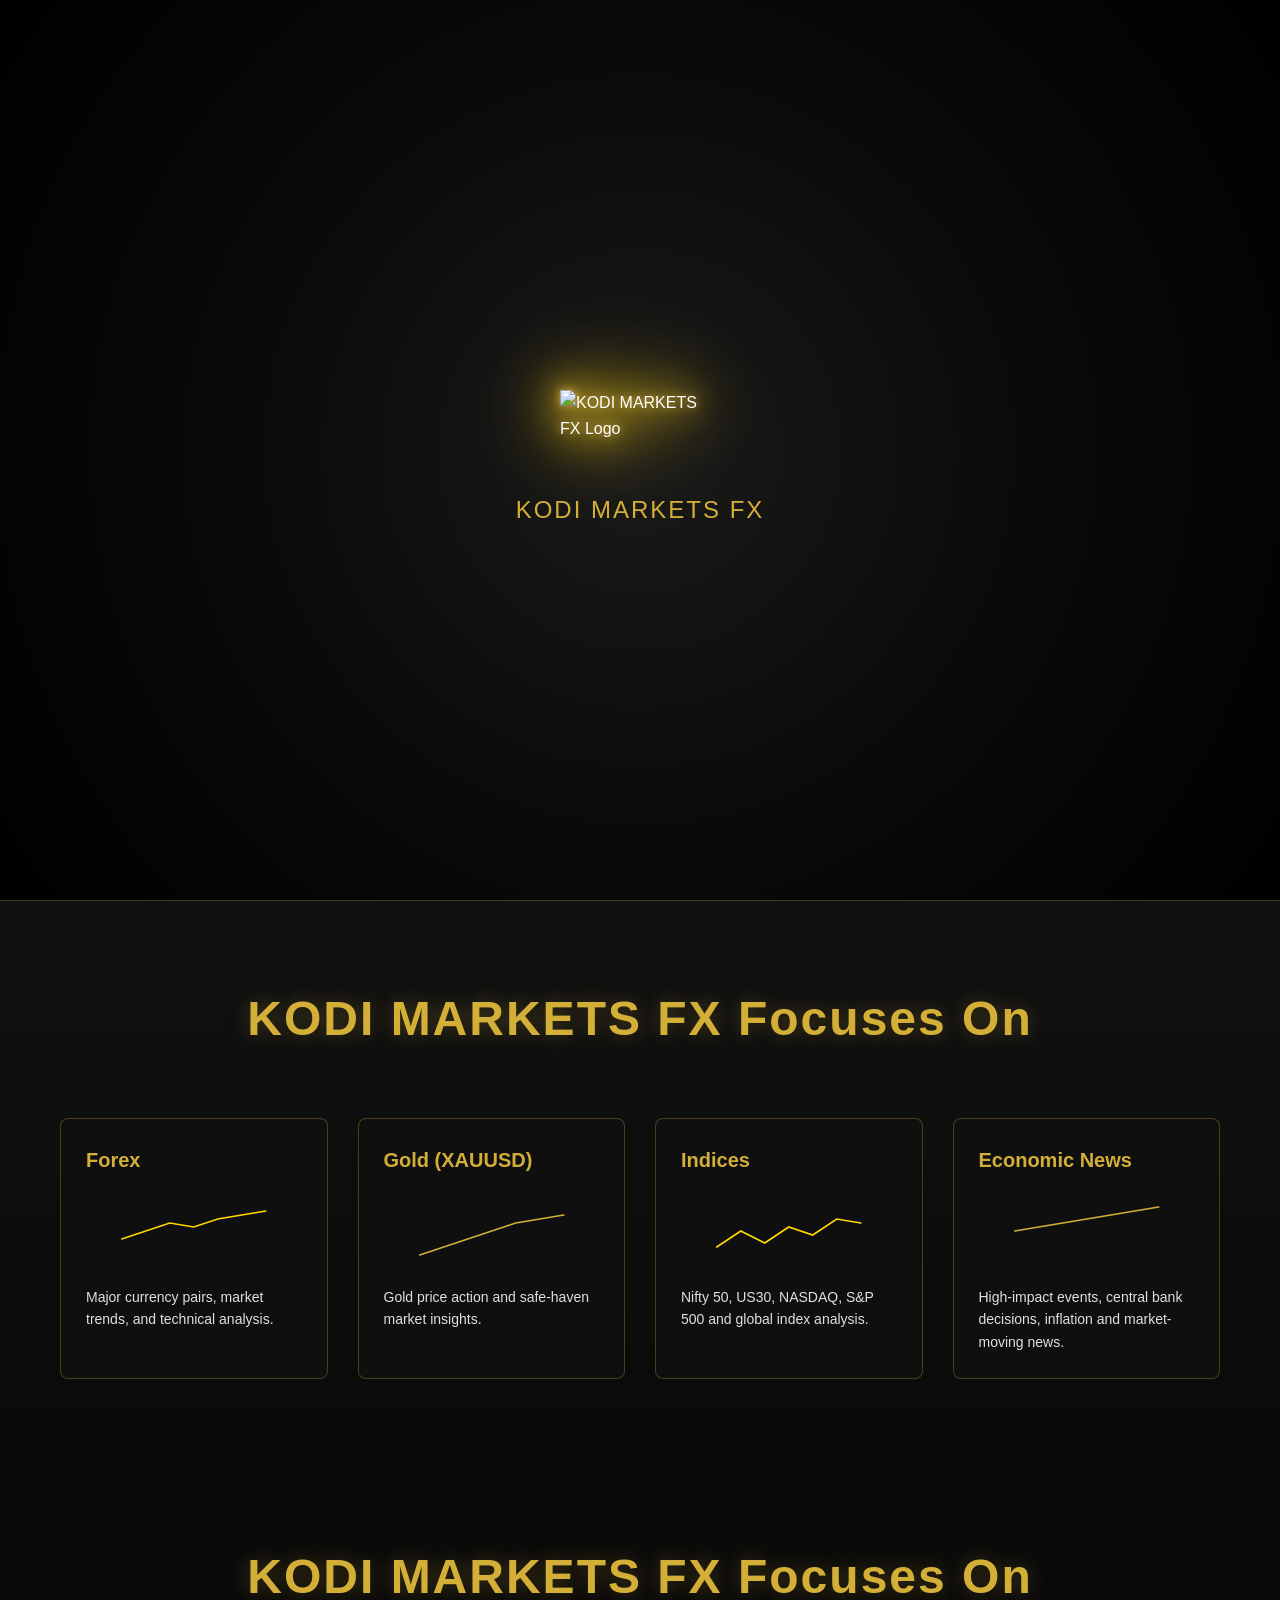
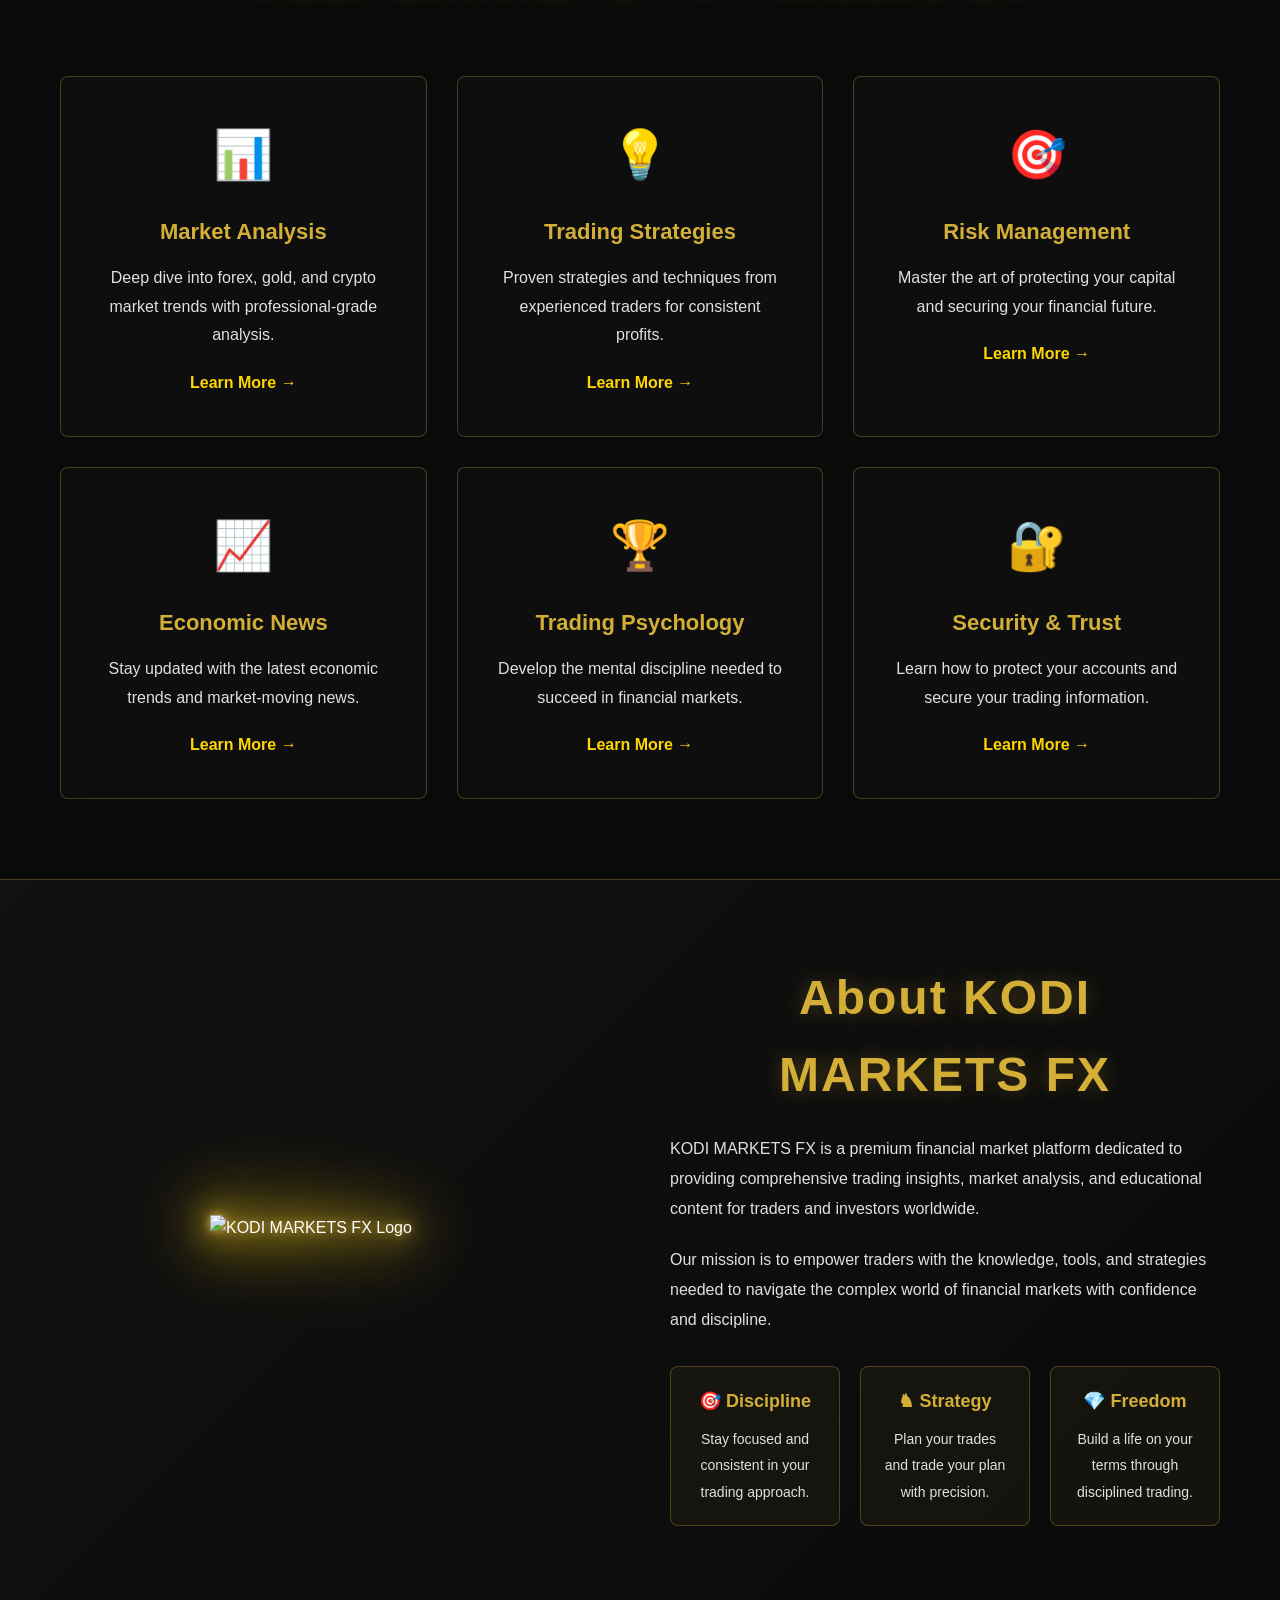
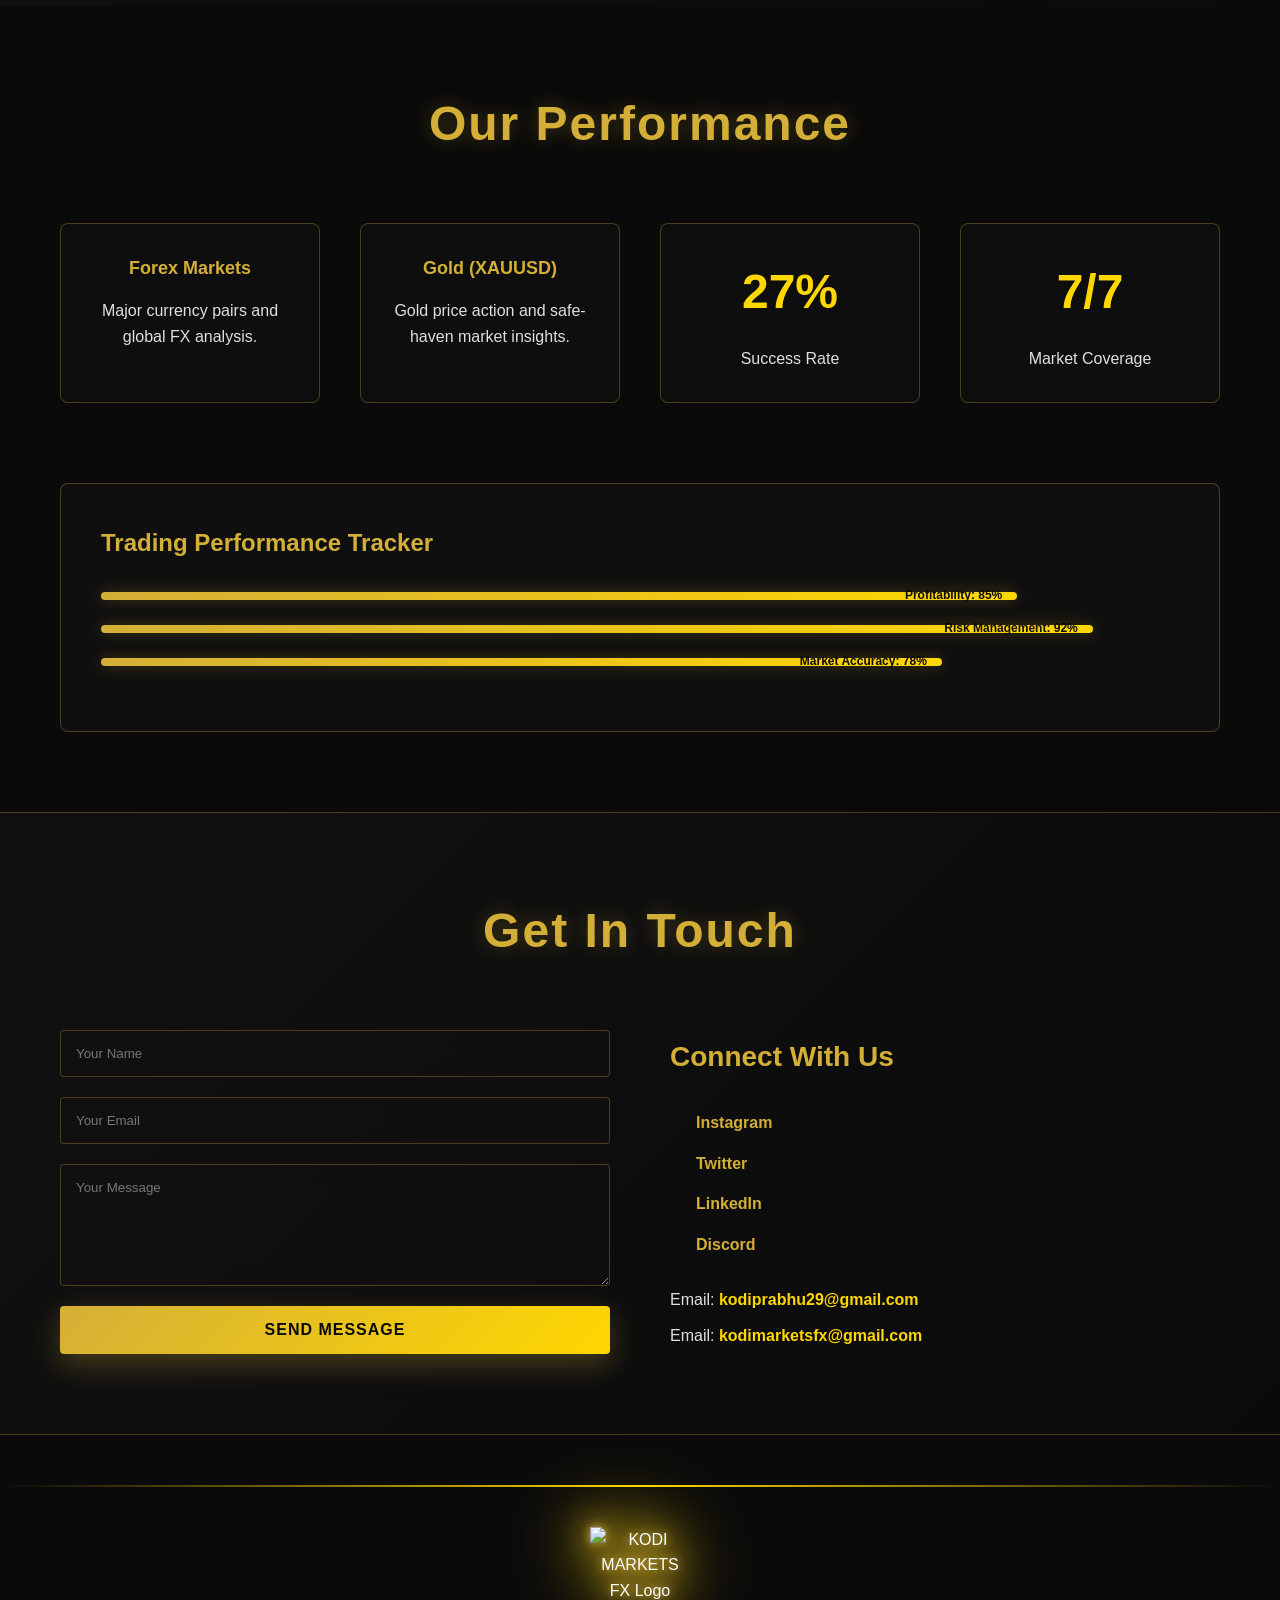
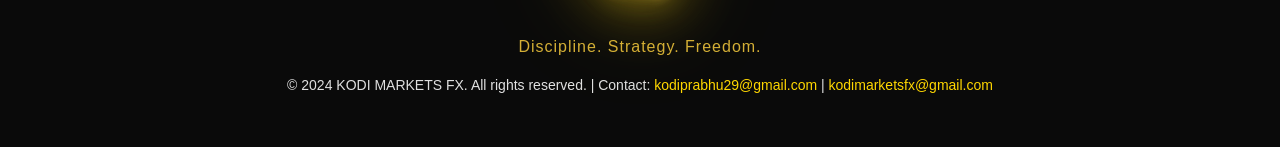
==== index.html @ eeb882b4 "Add cache-busting query parameters to logo references - Fix browser cache issue" ====
<!DOCTYPE html>
<html lang="en">
<head>
    <meta charset="UTF-8">
    <meta name="viewport" content="width=device-width, initial-scale=1.0">
    <title>KODI MARKETS FX | Discipline. Strategy. Freedom.</title>
    <meta name="description" content="Premium financial markets content, trading insights, forex analysis, gold market updates, and economic news from KODI MARKETS FX.">
    <meta name="theme-color" content="#D4AF37">
    
    <!-- Favicon with cache busting -->
    <link rel="icon" type="image/png" href="kodi-logo-transparent.png?v=2">
    <link rel="apple-touch-icon" href="kodi-logo-transparent.png?v=2">
    
    <!-- Open Graph Tags -->
    <meta property="og:title" content="KODI MARKETS FX | Discipline. Strategy. Freedom.">
    <meta property="og:description" content="Premium financial markets content, trading insights, forex analysis, gold market updates, and economic news.">
    <meta property="og:type" content="website">
    <meta property="og:url" content="https://kodiprabhu29-pixel.github.io/kodimarketsfx/">
    <meta property="og:image" content="https://raw.githubusercontent.com/kodiprabhu29-pixel/kodimarketsfx/main/kodi-logo-transparent.png?v=2">
    
    <!-- Structured Data -->
    <script type="application/ld+json">
    {
        "@context": "https://schema.org",
        "@type": "Organization",
        "name": "KODI MARKETS FX",
        "url": "https://kodiprabhu29-pixel.github.io/kodimarketsfx/",
        "logo": "https://raw.githubusercontent.com/kodiprabhu29-pixel/kodimarketsfx/main/kodi-logo-transparent.png?v=2",
        "description": "Premium financial markets content and trading insights",
        "sameAs": ["https://instagram.com/kodi_markets_fx"],
        "contact": {
            "@type": "ContactPoint",
            "contactType": "Customer Support",
            "email": "kodiprabhu29@gmail.com"
        }
    }
    </script>
    
    <!-- Cache Control Meta Tags -->
    <meta http-equiv="Cache-Control" content="no-cache, no-store, must-revalidate">
    <meta http-equiv="Pragma" content="no-cache">
    <meta http-equiv="Expires" content="0">
    
    <link rel="stylesheet" href="styles.css">
</head>
<body>
    <!-- Loading Screen -->
    <div class="loading-screen">
        <div class="logo-container loading-logo-container">
            <img src="kodi-logo-transparent.png?v=2" alt="KODI MARKETS FX Logo" class="logo loading-logo">
        </div>
        <p class="loading-text">KODI MARKETS FX</p>
    </div>

    <!-- Scroll Progress Indicator -->
    <div class="scroll-progress"></div>

    <!-- Navigation -->
    <nav class="navbar">
        <div class="navbar-container">
            <div class="nav-logo-wrapper">
                <div class="logo-container nav-logo-container">
                    <img src="kodi-logo-transparent.png?v=2" alt="KODI MARKETS FX Logo" class="logo nav-logo-img">
                </div>
                <span class="nav-text">KODI MARKETS FX</span>
            </div>
            <ul class="nav-menu">
                <li><a href="#hero" class="nav-link">Home</a></li>
                <li><a href="#market-overview" class="nav-link">Markets</a></li>
                <li><a href="#trading-insights" class="nav-link">Insights</a></li>
                <li><a href="#about" class="nav-link">About</a></li>
                <li><a href="#performance" class="nav-link">Performance</a></li>
                <li><a href="#contact" class="nav-link">Contact</a></li>
            </ul>
            <div class="hamburger">
                <span></span>
                <span></span>
                <span></span>
            </div>
        </div>
    </nav>

    <!-- Hero Section -->
    <section id="hero" class="hero">
        <div class="hero-background">
            <canvas id="particleCanvas"></canvas>
            <div class="animated-chart">
                <svg viewBox="0 0 400 300" class="chart-svg">
                    <defs>
                        <linearGradient id="chartGradient" x1="0%" y1="0%" x2="0%" y2="100%">
                            <stop offset="0%" style="stop-color:#FFD700;stop-opacity:0.8" />
                            <stop offset="100%" style="stop-color:#D4AF37;stop-opacity:0.2" />
                        </linearGradient>
                    </defs>
                    <polyline points="10,250 50,200 90,180 130,150 170,100 210,120 250,80 290,60 330,90 370,50" 
                              fill="url(#chartGradient)" stroke="#FFD700" stroke-width="2" stroke-linecap="round"/>
                </svg>
            </div>
        </div>
        <div class="hero-content">
            <div class="logo-container hero-logo-container">
                <img src="kodi-logo-transparent.png?v=2" alt="KODI MARKETS FX Official Logo" class="logo hero-logo">
            </div>
            <h1 class="hero-title">KODI MARKETS FX</h1>
            <p class="hero-subtitle">Discipline. Strategy. Freedom.</p>
            <p class="hero-tagline">Professional Trading Platform</p>
            <div class="hero-buttons">
                <button class="btn btn-primary" onclick="document.getElementById('market-overview').scrollIntoView({behavior: 'smooth'})">Market Insights</button>
                <button class="btn btn-secondary" onclick="document.getElementById('trading-insights').scrollIntoView({behavior: 'smooth'})">Learn Trading</button>
            </div>
        </div>
    </section>

    <!-- Market Overview Section -->
    <section id="market-overview" class="market-overview">
        <div class="container">
            <h2 class="section-title">KODI MARKETS FX Focuses On</h2>
            <div class="market-grid">
                <div class="market-card">
                    <div class="market-header">
                        <h3>Forex</h3>
                    </div>
                    <div class="market-chart">
                        <svg viewBox="0 0 200 100" class="mini-chart">
                            <polyline points="10,60 40,50 70,40 100,45 130,35 160,30 190,25" 
                                      fill="none" stroke="#FFD700" stroke-width="2" stroke-linecap="round"/>
                        </svg>
                    </div>
                    <div class="market-stats">
                        <p class="market-description">Major currency pairs, market trends, and technical analysis.</p>
                    </div>
                </div>

                <div class="market-card">
                    <div class="market-header">
                        <h3>Gold (XAUUSD)</h3>
                    </div>
                    <div class="market-chart">
                        <svg viewBox="0 0 200 100" class="mini-chart">
                            <polyline points="10,80 40,70 70,60 100,50 130,40 160,35 190,30" 
                                      fill="none" stroke="#D4AF37" stroke-width="2" stroke-linecap="round"/>
                        </svg>
                    </div>
                    <div class="market-stats">
                        <p class="market-description">Gold price action and safe-haven market insights.</p>
                    </div>
                </div>

                <div class="market-card">
                    <div class="market-header">
                        <h3>Indices</h3>
                    </div>
                    <div class="market-chart">
                        <svg viewBox="0 0 200 100" class="mini-chart">
                            <polyline points="10,70 40,50 70,65 100,45 130,55 160,35 190,40" 
                                      fill="none" stroke="#FFD700" stroke-width="2" stroke-linecap="round"/>
                        </svg>
                    </div>
                    <div class="market-stats">
                        <p class="market-description">Nifty 50, US30, NASDAQ, S&P 500 and global index analysis.</p>
                    </div>
                </div>

                <div class="market-card">
                    <div class="market-header">
                        <h3>Economic News</h3>
                    </div>
                    <div class="market-chart">
                        <svg viewBox="0 0 200 100" class="mini-chart">
                            <polyline points="10,50 40,45 70,40 100,35 130,30 160,25 190,20" 
                                      fill="none" stroke="#D4AF37" stroke-width="2" stroke-linecap="round"/>
                        </svg>
                    </div>
                    <div class="market-stats">
                        <p class="market-description">High-impact events, central bank decisions, inflation and market-moving news.</p>
                    </div>
                </div>
            </div>
        </div>
    </section>

    <!-- Trading Insights Section -->
    <section id="trading-insights" class="trading-insights">
        <div class="container">
            <h2 class="section-title">KODI MARKETS FX Focuses On</h2>
            <div class="insights-grid">
                <div class="insight-card">
                    <div class="insight-icon">📊</div>
                    <h3>Market Analysis</h3>
                    <p>Deep dive into forex, gold, and crypto market trends with professional-grade analysis.</p>
                    <a href="#" class="insight-link">Learn More →</a>
                </div>

                <div class="insight-card">
                    <div class="insight-icon">💡</div>
                    <h3>Trading Strategies</h3>
                    <p>Proven strategies and techniques from experienced traders for consistent profits.</p>
                    <a href="#" class="insight-link">Learn More →</a>
                </div>

                <div class="insight-card">
                    <div class="insight-icon">🎯</div>
                    <h3>Risk Management</h3>
                    <p>Master the art of protecting your capital and securing your financial future.</p>
                    <a href="#" class="insight-link">Learn More →</a>
                </div>

                <div class="insight-card">
                    <div class="insight-icon">📈</div>
                    <h3>Economic News</h3>
                    <p>Stay updated with the latest economic trends and market-moving news.</p>
                    <a href="#" class="insight-link">Learn More →</a>
                </div>

                <div class="insight-card">
                    <div class="insight-icon">🏆</div>
                    <h3>Trading Psychology</h3>
                    <p>Develop the mental discipline needed to succeed in financial markets.</p>
                    <a href="#" class="insight-link">Learn More →</a>
                </div>

                <div class="insight-card">
                    <div class="insight-icon">🔐</div>
                    <h3>Security & Trust</h3>
                    <p>Learn how to protect your accounts and secure your trading information.</p>
                    <a href="#" class="insight-link">Learn More →</a>
                </div>
            </div>
        </div>
    </section>

    <!-- About Section -->
    <section id="about" class="about">
        <div class="container">
            <div class="about-content">
                <div class="logo-container about-logo-container">
                    <img src="kodi-logo-transparent.png?v=2" alt="KODI MARKETS FX Logo" class="logo about-logo">
                </div>
                <div class="about-text">
                    <h2 class="section-title">About KODI MARKETS FX</h2>
                    <p>KODI MARKETS FX is a premium financial market platform dedicated to providing comprehensive trading insights, market analysis, and educational content for traders and investors worldwide.</p>
                    
                    <p>Our mission is to empower traders with the knowledge, tools, and strategies needed to navigate the complex world of financial markets with confidence and discipline.</p>
                    
                    <div class="core-values">
                        <div class="value">
                            <h4>🎯 Discipline</h4>
                            <p>Stay focused and consistent in your trading approach.</p>
                        </div>
                        <div class="value">
                            <h4>♞ Strategy</h4>
                            <p>Plan your trades and trade your plan with precision.</p>
                        </div>
                        <div class="value">
                            <h4>💎 Freedom</h4>
                            <p>Build a life on your terms through disciplined trading.</p>
                        </div>
                    </div>
                </div>
            </div>
        </div>
    </section>

    <!-- Performance Section -->
    <section id="performance" class="performance">
        <div class="container">
            <h2 class="section-title">Our Performance</h2>
            <div class="performance-grid">
                <div class="performance-card">
                    <div class="performance-header">
                        <h3>Forex Markets</h3>
                    </div>
                    <p>Major currency pairs and global FX analysis.</p>
                </div>
                <div class="performance-card">
                    <div class="performance-header">
                        <h3>Gold (XAUUSD)</h3>
                    </div>
                    <p>Gold price action and safe-haven market insights.</p>
                </div>
                <div class="performance-card">
                    <div class="performance-number"><span class="counter" data-target="85">0</span>%</div>
                    <p>Success Rate</p>
                </div>
                <div class="performance-card">
                    <div class="performance-number"><span class="counter" data-target="24">0</span>/7</div>
                    <p>Market Coverage</p>
                </div>
            </div>

            <div class="performance-chart">
                <h3>Trading Performance Tracker</h3>
                <div class="progress-bar">
                    <div class="progress" style="width: 85%;">
                        <span>Profitability: 85%</span>
                    </div>
                </div>
                <div class="progress-bar">
                    <div class="progress" style="width: 92%;">
                        <span>Risk Management: 92%</span>
                    </div>
                </div>
                <div class="progress-bar">
                    <div class="progress" style="width: 78%;">
                        <span>Market Accuracy: 78%</span>
                    </div>
                </div>
            </div>
        </div>
    </section>

    <!-- Contact Section -->
    <section id="contact" class="contact">
        <div class="container">
            <h2 class="section-title">Get In Touch</h2>
            <div class="contact-content">
                <form class="contact-form">
                    <input type="text" placeholder="Your Name" required>
                    <input type="email" placeholder="Your Email" required>
                    <textarea placeholder="Your Message" rows="6" required></textarea>
                    <button type="submit" class="btn btn-primary">Send Message</button>
                </form>
                <div class="contact-info">
                    <h3>Connect With Us</h3>
                    <div class="social-links">
                        <a href="https://instagram.com/kodi_markets_fx" target="_blank" class="social-link">Instagram</a>
                        <a href="#" class="social-link">Twitter</a>
                        <a href="#" class="social-link">LinkedIn</a>
                        <a href="#" class="social-link">Discord</a>
                    </div>
                    <div class="contact-emails">
                        <p class="contact-email">Email: <strong><a href="mailto:kodiprabhu29@gmail.com">kodiprabhu29@gmail.com</a></strong></p>
                        <p class="contact-email">Email: <strong><a href="mailto:kodimarketsfx@gmail.com">kodimarketsfx@gmail.com</a></strong></p>
                    </div>
                </div>
            </div>
        </div>
    </section>

    <!-- Footer -->
    <footer class="footer">
        <div class="footer-divider"></div>
        <div class="container">
            <div class="footer-content">
                <div class="logo-container footer-logo-container">
                    <img src="kodi-logo-transparent.png?v=2" alt="KODI MARKETS FX Logo" class="logo footer-logo">
                </div>
                <p class="footer-tagline">Discipline. Strategy. Freedom.</p>
                <p class="footer-text">&copy; 2024 KODI MARKETS FX. All rights reserved. | Contact: <a href="mailto:kodiprabhu29@gmail.com">kodiprabhu29@gmail.com</a> | <a href="mailto:kodimarketsfx@gmail.com">kodimarketsfx@gmail.com</a></p>
            </div>
        </div>
    </footer>

    <!-- Back to Top Button -->
    <button class="back-to-top" id="backToTop">↑</button>

    <script src="script.js"></script>
</body>
</html>
---- styles.css ----
/* ============================================
   KODI MARKETS FX - Premium Styling
   Black & Gold Luxury Theme - OPTIMIZED
   ============================================ */

* {
    margin: 0;
    padding: 0;
    box-sizing: border-box;
}

:root {
    --primary-bg: #0A0A0A;
    --secondary-bg: #111111;
    --accent-gold: #D4AF37;
    --bright-gold: #FFD700;
    --text-white: #FFFFFF;
    --text-gray: #E0E0E0;
    --dark-gray: #1A1A1A;
    --border-gold: rgba(212, 175, 55, 0.3);
    --transition: all 0.3s ease;
}

html {
    scroll-behavior: smooth;
}

body {
    font-family: 'Segoe UI', Tahoma, Geneva, Verdana, sans-serif;
    background: var(--primary-bg);
    color: var(--text-white);
    line-height: 1.6;
    overflow-x: hidden;
    cursor: url('data:image/svg+xml;utf8,<svg xmlns="http://www.w3.org/2000/svg" width="32" height="32" viewBox="0 0 32 32"><circle cx="16" cy="16" r="10" fill="%23D4AF37" opacity="0.5"/><circle cx="16" cy="16" r="5" fill="%23D4AF37"/></svg>'), auto;
}

.container {
    max-width: 1200px;
    margin: 0 auto;
    padding: 0 20px;
}

/* ============================================
   PREMIUM LOGO STYLING WITH ENHANCED EFFECTS
   ============================================ */

.logo-container {
    display: flex;
    justify-content: center;
    align-items: center;
}

.logo {
    width: 220px;
    height: auto;
    object-fit: contain;
    filter:
        drop-shadow(0 0 5px #d4af37)
        drop-shadow(0 0 15px #d4af37)
        drop-shadow(0 0 30px #ffd700)
        drop-shadow(0 0 45px rgba(255, 215, 0, 0.3));
    animation: floatLogo 4s ease-in-out infinite, glowPulse 3s ease-in-out infinite;
    position: relative;
    transition: transform 0.3s ease, filter 0.3s ease;
}

.logo:hover {
    transform: scale(1.08);
    filter:
        drop-shadow(0 0 8px #d4af37)
        drop-shadow(0 0 20px #d4af37)
        drop-shadow(0 0 40px #ffd700)
        drop-shadow(0 0 60px rgba(255, 215, 0, 0.5));
}

@keyframes floatLogo {
    0% {
        transform: translateY(0px);
    }
    50% {
        transform: translateY(-15px);
    }
    100% {
        transform: translateY(0px);
    }
}

@keyframes glowPulse {
    0%, 100% {
        filter: drop-shadow(0 0 5px #d4af37) drop-shadow(0 0 15px #d4af37) drop-shadow(0 0 30px #ffd700) drop-shadow(0 0 45px rgba(255, 215, 0, 0.3));
    }
    50% {
        filter: drop-shadow(0 0 10px #d4af37) drop-shadow(0 0 25px #d4af37) drop-shadow(0 0 50px #ffd700) drop-shadow(0 0 70px rgba(255, 215, 0, 0.5));
    }
}

/* Premium Gold Shine Animation */
.logo::before {
    content: "";
    position: absolute;
    top: 0;
    left: -100%;
    width: 30%;
    height: 100%;
    background: linear-gradient(
        90deg,
        transparent,
        rgba(255, 255, 255, 0.3),
        transparent
    );
    animation: shine 5s infinite;
    pointer-events: none;
    border-radius: 50%;
}

@keyframes shine {
    0% {
        left: -100%;
    }
    50% {
        left: 100%;
    }
    100% {
        left: 100%;
    }
}

/* Logo Container Variants */
.loading-logo-container {
    padding: 20px 0;
}

.loading-logo {
    width: 160px;
    animation: floatLogo 4s ease-in-out infinite, glowPulse 3s ease-in-out infinite, rotateLogo 20s linear infinite;
}

@keyframes rotateLogo {
    0% {
        transform: rotate(0deg) translateY(0px);
    }
    50% {
        transform: rotate(-5deg) translateY(-15px);
    }
    100% {
        transform: rotate(0deg) translateY(0px);
    }
}

.nav-logo-container {
    padding: 0;
}

.nav-logo-img {
    width: 60px;
    height: auto;
    filter: drop-shadow(0 0 8px rgba(212, 175, 55, 0.6));
    transition: transform 0.3s ease, filter 0.3s ease;
}

.nav-logo-img:hover {
    transform: scale(1.1);
    filter: drop-shadow(0 0 12px rgba(255, 215, 0, 0.8));
}

.hero-logo-container {
    margin-bottom: 20px;
}

.hero-logo {
    width: 300px;
    max-width: 90vw;
    height: auto;
}

.about-logo-container {
    display: flex;
    justify-content: center;
    margin-bottom: 30px;
}

.about-logo {
    width: 250px;
}

.footer-logo-container {
    margin-bottom: 15px;
}

.footer-logo {
    width: 100px;
    transition: transform 0.3s ease, filter 0.3s ease;
}

.footer-logo:hover {
    transform: scale(1.15);
}

/* ============================================
   LOADING SCREEN
   ============================================ */

.loading-screen {
    position: fixed;
    top: 0;
    left: 0;
    width: 100%;
    height: 100%;
    background: radial-gradient(circle at center,
        #1a1a1a 0%,
        #0a0a0a 50%,
        #000000 100%);
    display: flex;
    flex-direction: column;
    justify-content: center;
    align-items: center;
    z-index: 9999;
    opacity: 1;
    transition: opacity 0.5s ease 0.5s;
}

.loading-screen.hidden {
    opacity: 0;
    pointer-events: none;
}

.loading-text {
    font-size: 24px;
    font-weight: 300;
    letter-spacing: 2px;
    color: var(--accent-gold);
    animation: fade-in-out 2s ease-in-out infinite;
    margin-top: 30px;
}

@keyframes fade-in-out {
    0%, 100% {
        opacity: 0.5;
    }
    50% {
        opacity: 1;
    }
}

/* ============================================
   SCROLL PROGRESS
   ============================================ */

.scroll-progress {
    position: fixed;
    top: 0;
    left: 0;
    height: 3px;
    background: linear-gradient(to right, var(--accent-gold), var(--bright-gold));
    width: 0;
    z-index: 1000;
    box-shadow: 0 0 10px var(--bright-gold);
}

/* ============================================
   NAVIGATION
   ============================================ */

.navbar {
    position: fixed;
    top: 0;
    width: 100%;
    padding: 12px 0;
    background: rgba(10, 10, 10, 0);
    backdrop-filter: blur(10px);
    transition: var(--transition);
    z-index: 100;
}

.navbar.scrolled {
    background: rgba(10, 10, 10, 0.95);
    box-shadow: 0 5px 30px rgba(212, 175, 55, 0.1);
    border-bottom: 1px solid var(--border-gold);
    padding: 10px 0;
}

.navbar-container {
    max-width: 1200px;
    margin: 0 auto;
    padding: 0 20px;
    display: flex;
    justify-content: space-between;
    align-items: center;
}

.nav-logo-wrapper {
    display: flex;
    align-items: center;
    font-size: 18px;
    font-weight: 700;
    letter-spacing: 1px;
    color: var(--accent-gold);
    gap: 12px;
}

.nav-text {
    display: inline;
    white-space: nowrap;
}

.nav-menu {
    display: flex;
    list-style: none;
    gap: 30px;
}

.nav-link {
    color: var(--text-gray);
    text-decoration: none;
    font-size: 14px;
    font-weight: 500;
    transition: var(--transition);
    position: relative;
}

.nav-link::after {
    content: '';
    position: absolute;
    bottom: -5px;
    left: 0;
    width: 0;
    height: 2px;
    background: var(--bright-gold);
    transition: width 0.3s ease;
}

.nav-link:hover {
    color: var(--bright-gold);
}

.nav-link:hover::after {
    width: 100%;
}

.hamburger {
    display: none;
    flex-direction: column;
    cursor: pointer;
}

.hamburger span {
    width: 25px;
    height: 2px;
    background: var(--accent-gold);
    margin: 5px 0;
    transition: var(--transition);
    border-radius: 2px;
}

/* ============================================
   HERO SECTION - FIXED LAYOUT
   ============================================ */

.hero {
    position: relative;
    min-height: 100vh;
    display: flex;
    align-items: center;
    justify-content: center;
    overflow: hidden;
    padding-top: 80px;
    padding-bottom: 0;
    margin: 0;
    margin-bottom: 0;
}

.hero-background {
    position: absolute;
    top: 0;
    left: 0;
    width: 100%;
    height: 100%;
    background: radial-gradient(circle at center,
        #1a1a1a 0%,
        #0a0a0a 50%,
        #000000 100%);
    z-index: 1;
}

#particleCanvas {
    position: absolute;
    top: 0;
    left: 0;
    width: 100%;
    height: 100%;
}

.animated-chart {
    position: absolute;
    width: 100%;
    height: 100%;
    display: flex;
    align-items: center;
    justify-content: center;
    opacity: 0.15;
}

.chart-svg {
    width: 60%;
    height: 60%;
    animation: float 6s ease-in-out infinite;
}

@keyframes float {
    0%, 100% {
        transform: translateY(0px) scale(1);
    }
    50% {
        transform: translateY(-30px) scale(1.05);
    }
}

.hero-content {
    position: relative;
    z-index: 2;
    text-align: center;
    animation: fade-in 1s ease-out;
    max-width: 800px;
    margin: 0 auto;
}

@keyframes fade-in {
    from {
        opacity: 0;
        transform: translateY(30px);
    }
    to {
        opacity: 1;
        transform: translateY(0);
    }
}

.hero-title {
    font-size: clamp(36px, 8vw, 72px);
    font-weight: 700;
    letter-spacing: 3px;
    color: var(--accent-gold);
    margin-bottom: 10px;
    text-shadow: 0 0 30px rgba(212, 175, 55, 0.5);
}

.hero-subtitle {
    font-size: clamp(18px, 3vw, 28px);
    font-weight: 300;
    letter-spacing: 2px;
    color: var(--text-white);
    margin-bottom: 15px;
}

.hero-tagline {
    font-size: 18px;
    font-style: italic;
    color: var(--bright-gold);
    margin-bottom: 40px;
    font-weight: 300;
}

.hero-buttons {
    display: flex;
    gap: 20px;
    justify-content: center;
    flex-wrap: wrap;
}

/* ============================================
   BUTTONS
   ============================================ */

.btn {
    padding: 15px 40px;
    font-size: 16px;
    font-weight: 600;
    border: none;
    border-radius: 4px;
    cursor: pointer;
    transition: var(--transition);
    text-transform: uppercase;
    letter-spacing: 1px;
}

.btn-primary {
    background: linear-gradient(135deg, var(--accent-gold), var(--bright-gold));
    color: var(--primary-bg);
    box-shadow: 0 10px 30px rgba(212, 175, 55, 0.3);
}

.btn-primary:hover {
    transform: translateY(-3px);
    box-shadow: 0 15px 40px rgba(212, 175, 55, 0.5);
}

.btn-secondary {
    background: transparent;
    color: var(--accent-gold);
    border: 2px solid var(--accent-gold);
}

.btn-secondary:hover {
    background: var(--accent-gold);
    color: var(--primary-bg);
    box-shadow: 0 0 20px rgba(212, 175, 55, 0.4);
}

/* ============================================
   MARKET OVERVIEW - FIXED SPACING
   ============================================ */

.market-overview {
    padding: 80px 0;
    background: linear-gradient(180deg, var(--secondary-bg) 0%, var(--primary-bg) 100%);
    border-top: 1px solid var(--border-gold);
    margin-top: 0;
}

.section-title {
    font-size: 48px;
    font-weight: 700;
    text-align: center;
    margin-bottom: 60px;
    color: var(--accent-gold);
    letter-spacing: 2px;
    text-shadow: 0 0 20px rgba(212, 175, 55, 0.3);
}

.market-grid {
    display: grid;
    grid-template-columns: repeat(auto-fit, minmax(250px, 1fr));
    gap: 30px;
}

.market-card {
    background: rgba(17, 17, 17, 0.8);
    border: 1px solid var(--border-gold);
    border-radius: 8px;
    padding: 25px;
    transition: var(--transition);
    backdrop-filter: blur(10px);
    position: relative;
    overflow: hidden;
}

.market-card::before {
    content: '';
    position: absolute;
    top: 0;
    left: -100%;
    width: 100%;
    height: 100%;
    background: linear-gradient(90deg, transparent, rgba(212, 175, 55, 0.1), transparent);
    transition: left 0.5s ease;
}

.market-card:hover {
    border-color: var(--bright-gold);
    box-shadow: 0 0 30px rgba(212, 175, 55, 0.2);
    transform: translateY(-5px);
}

.market-card:hover::before {
    left: 100%;
}

.market-header {
    display: flex;
    justify-content: space-between;
    align-items: center;
    margin-bottom: 15px;
}

.market-header h3 {
    font-size: 20px;
    color: var(--accent-gold);
    margin: 0;
}

.market-badge {
    background: rgba(255, 215, 0, 0.1);
    color: var(--bright-gold);
    padding: 5px 10px;
    border-radius: 20px;
    font-size: 12px;
    font-weight: 600;
    display: none;
}

.market-chart {
    margin: 15px 0;
    height: 80px;
    display: flex;
    align-items: center;
}

.mini-chart {
    width: 100%;
    height: 100%;
}

.market-stats {
    font-size: 14px;
    color: var(--text-gray);
}

.market-description {
    color: var(--text-gray);
    font-size: 14px;
    line-height: 1.6;
}

.stat-value {
    color: var(--bright-gold);
    font-weight: 600;
    font-size: 16px;
}

.positive {
    color: #4ade80;
    font-weight: 600;
    margin-top: 5px;
}

/* ============================================
   TRADING INSIGHTS
   ============================================ */

.trading-insights {
    padding: 80px 0;
    background: var(--primary-bg);
}

.insights-grid {
    display: grid;
    grid-template-columns: repeat(auto-fit, minmax(300px, 1fr));
    gap: 30px;
}

.insight-card {
    background: rgba(17, 17, 17, 0.6);
    border: 1px solid var(--border-gold);
    border-radius: 8px;
    padding: 40px;
    text-align: center;
    transition: var(--transition);
    backdrop-filter: blur(10px);
    position: relative;
}

.insight-card::after {
    content: '';
    position: absolute;
    top: 0;
    left: 0;
    right: 0;
    height: 2px;
    background: linear-gradient(90deg, transparent, var(--bright-gold), transparent);
    opacity: 0;
    transition: opacity 0.3s ease;
}

.insight-card:hover {
    border-color: var(--bright-gold);
    box-shadow: 0 10px 40px rgba(212, 175, 55, 0.15);
    transform: translateY(-8px);
    background: rgba(17, 17, 17, 0.9);
}

.insight-card:hover::after {
    opacity: 1;
}

.insight-icon {
    font-size: 48px;
    margin-bottom: 20px;
    display: inline-block;
    animation: bounce 2s ease-in-out infinite;
}

.insight-card:nth-child(1) .insight-icon { animation-delay: 0s; }
.insight-card:nth-child(2) .insight-icon { animation-delay: 0.1s; }
.insight-card:nth-child(3) .insight-icon { animation-delay: 0.2s; }
.insight-card:nth-child(4) .insight-icon { animation-delay: 0.3s; }
.insight-card:nth-child(5) .insight-icon { animation-delay: 0.4s; }
.insight-card:nth-child(6) .insight-icon { animation-delay: 0.5s; }

@keyframes bounce {
    0%, 100% {
        transform: translateY(0);
    }
    50% {
        transform: translateY(-10px);
    }
}

.insight-card h3 {
    font-size: 22px;
    margin-bottom: 15px;
    color: var(--accent-gold);
}

.insight-card p {
    color: var(--text-gray);
    margin-bottom: 20px;
    line-height: 1.8;
}

.insight-link {
    color: var(--bright-gold);
    text-decoration: none;
    font-weight: 600;
    transition: var(--transition);
    display: inline-block;
}

.insight-link:hover {
    transform: translateX(5px);
    text-shadow: 0 0 10px rgba(255, 215, 0, 0.5);
}

/* ============================================
   ABOUT SECTION
   ============================================ */

.about {
    padding: 80px 0;
    background: linear-gradient(135deg, var(--secondary-bg) 0%, var(--primary-bg) 100%);
    border-top: 1px solid var(--border-gold);
}

.about-content {
    display: grid;
    grid-template-columns: 1fr 1fr;
    gap: 60px;
    align-items: center;
}

.about-text h2 {
    margin-bottom: 20px;
}

.about-text p {
    color: var(--text-gray);
    margin-bottom: 20px;
    line-height: 1.9;
    font-size: 16px;
}

.core-values {
    display: grid;
    grid-template-columns: repeat(3, 1fr);
    gap: 20px;
    margin-top: 30px;
}

.value {
    background: rgba(212, 175, 55, 0.05);
    border: 1px solid var(--border-gold);
    padding: 20px;
    border-radius: 8px;
    text-align: center;
    transition: var(--transition);
}

.value:hover {
    background: rgba(212, 175, 55, 0.1);
    transform: scale(1.05);
}

.value h4 {
    color: var(--accent-gold);
    margin-bottom: 10px;
    font-size: 18px;
}

.value p {
    font-size: 14px;
    color: var(--text-gray);
    margin: 0;
}

/* ============================================
   PERFORMANCE SECTION
   ============================================ */

.performance {
    padding: 80px 0;
    background: var(--primary-bg);
}

.performance-grid {
    display: grid;
    grid-template-columns: repeat(auto-fit, minmax(200px, 1fr));
    gap: 40px;
    margin-bottom: 80px;
}

.performance-card {
    text-align: center;
    padding: 30px;
    background: rgba(17, 17, 17, 0.6);
    border: 1px solid var(--border-gold);
    border-radius: 8px;
    transition: var(--transition);
    backdrop-filter: blur(10px);
}

.performance-card:hover {
    border-color: var(--bright-gold);
    background: rgba(17, 17, 17, 0.9);
    transform: translateY(-10px);
    box-shadow: 0 10px 40px rgba(212, 175, 55, 0.2);
}

.performance-header {
    margin-bottom: 15px;
}

.performance-header h3 {
    color: var(--accent-gold);
    font-size: 18px;
    margin: 0;
}

.performance-number {
    font-size: 48px;
    font-weight: 700;
    color: var(--bright-gold);
    margin-bottom: 15px;
}

.counter {
    display: inline-block;
}

.performance-card p {
    color: var(--text-gray);
    font-size: 16px;
}

.performance-chart {
    background: rgba(17, 17, 17, 0.8);
    border: 1px solid var(--border-gold);
    padding: 40px;
    border-radius: 8px;
    backdrop-filter: blur(10px);
}

.performance-chart h3 {
    color: var(--accent-gold);
    margin-bottom: 30px;
    font-size: 24px;
}

.progress-bar {
    margin-bottom: 25px;
}

.progress {
    height: 8px;
    background: linear-gradient(90deg, var(--accent-gold), var(--bright-gold));
    border-radius: 4px;
    display: flex;
    align-items: center;
    justify-content: flex-end;
    padding-right: 15px;
    transition: width 0.6s ease;
    box-shadow: 0 0 15px rgba(212, 175, 55, 0.3);
}

.progress span {
    color: var(--primary-bg);
    font-size: 12px;
    font-weight: 600;
    white-space: nowrap;
}

/* ============================================
   CONTACT SECTION
   ============================================ */

.contact {
    padding: 80px 0;
    background: linear-gradient(135deg, var(--secondary-bg) 0%, var(--primary-bg) 100%);
    border-top: 1px solid var(--border-gold);
}

.contact-content {
    display: grid;
    grid-template-columns: 1fr 1fr;
    gap: 60px;
    margin-top: 50px;
}

.contact-form {
    display: flex;
    flex-direction: column;
    gap: 20px;
}

.contact-form input,
.contact-form textarea {
    background: rgba(17, 17, 17, 0.6);
    border: 1px solid var(--border-gold);
    padding: 15px;
    color: var(--text-white);
    border-radius: 4px;
    font-family: inherit;
    transition: var(--transition);
    backdrop-filter: blur(10px);
}

.contact-form input::placeholder,
.contact-form textarea::placeholder {
    color: rgba(224, 224, 224, 0.5);
}

.contact-form input:focus,
.contact-form textarea:focus {
    outline: none;
    border-color: var(--bright-gold);
    box-shadow: 0 0 20px rgba(212, 175, 55, 0.2);
    background: rgba(17, 17, 17, 0.8);
}

.contact-info {
    display: flex;
    flex-direction: column;
    justify-content: center;
}

.contact-info h3 {
    font-size: 28px;
    color: var(--accent-gold);
    margin-bottom: 30px;
}

.social-links {
    display: flex;
    flex-direction: column;
    gap: 15px;
    margin-bottom: 30px;
}

.social-link {
    color: var(--accent-gold);
    text-decoration: none;
    font-weight: 600;
    transition: var(--transition);
    display: inline-flex;
    align-items: center;
    gap: 10px;
}

.social-link::before {
    content: '→';
    opacity: 0;
    transition: opacity 0.3s ease;
}

.social-link:hover {
    color: var(--bright-gold);
    transform: translateX(10px);
}

.social-link:hover::before {
    opacity: 1;
}

.contact-emails {
    display: flex;
    flex-direction: column;
    gap: 10px;
}

.contact-email {
    color: var(--text-gray);
    font-size: 16px;
}

.contact-email a {
    color: var(--bright-gold);
    text-decoration: none;
    transition: var(--transition);
}

.contact-email a:hover {
    text-decoration: underline;
    text-shadow: 0 0 10px rgba(255, 215, 0, 0.5);
}

/* ============================================
   FOOTER
   ============================================ */

.footer {
    background: var(--primary-bg);
    border-top: 1px solid var(--border-gold);
    padding: 50px 0;
    position: relative;
}

.footer-divider {
    height: 2px;
    background: linear-gradient(90deg, transparent, var(--bright-gold), transparent);
    margin-bottom: 40px;
}

.footer-content {
    text-align: center;
    display: flex;
    flex-direction: column;
    align-items: center;
    gap: 15px;
}

.footer-tagline {
    color: var(--accent-gold);
    font-size: 16px;
    letter-spacing: 1px;
}

.footer-text {
    color: var(--text-gray);
    font-size: 14px;
}

.footer-text a {
    color: var(--bright-gold);
    text-decoration: none;
    transition: var(--transition);
}

.footer-text a:hover {
    text-decoration: underline;
    text-shadow: 0 0 10px rgba(255, 215, 0, 0.5);
}

/* ============================================
   BACK TO TOP BUTTON
   ============================================ */

.back-to-top {
    position: fixed;
    bottom: 30px;
    right: 30px;
    width: 50px;
    height: 50px;
    background: linear-gradient(135deg, var(--accent-gold), var(--bright-gold));
    color: var(--primary-bg);
    border: none;
    border-radius: 50%;
    cursor: pointer;
    font-size: 24px;
    display: none;
    justify-content: center;
    align-items: center;
    transition: var(--transition);
    box-shadow: 0 5px 20px rgba(212, 175, 55, 0.4);
    z-index: 999;
}

.back-to-top.show {
    display: flex;
}

.back-to-top:hover {
    transform: translateY(-5px);
    box-shadow: 0 10px 30px rgba(212, 175, 55, 0.6);
}

/* ============================================
   RESPONSIVE DESIGN
   ============================================ */

@media (max-width: 768px) {
    .section-title {
        font-size: 36px;
        margin-bottom: 40px;
    }
    
    .nav-menu {
        display: none;
    }
    
    .nav-menu.active {
        display: flex;
        flex-direction: column;
        position: absolute;
        top: 70px;
        left: 0;
        right: 0;
        background: rgba(10, 10, 10, 0.98);
        padding: 20px;
        gap: 15px;
    }
    
    .hamburger {
        display: flex;
    }
    
    .about-content {
        grid-template-columns: 1fr;
        gap: 40px;
    }
    
    .contact-content {
        grid-template-columns: 1fr;
        gap: 40px;
    }
    
    .core-values {
        grid-template-columns: 1fr;
    }
    
    .logo {
        width: 150px;
    }
    
    .hero-logo {
        width: 200px;
    }
    
    .nav-logo-img {
        width: 50px;
    }
    
    .performance-card {
        padding: 20px;
    }
    
    .insight-card {
        padding: 25px;
    }
}

@media (max-width: 480px) {
    .hero-title {
        font-size: 28px;
    }
    
    .section-title {
        font-size: 28px;
    }
    
    .logo {
        width: 120px;
    }
    
    .hero-logo {
        width: 150px;
    }
    
    .market-grid,
    .insights-grid {
        grid-template-columns: 1fr;
    }
    
    .performance-grid {
        grid-template-columns: 1fr;
        gap: 20px;
    }
    
    .back-to-top {
        width: 40px;
        height: 40px;
        font-size: 18px;
        bottom: 20px;
        right: 20px;
    }
}
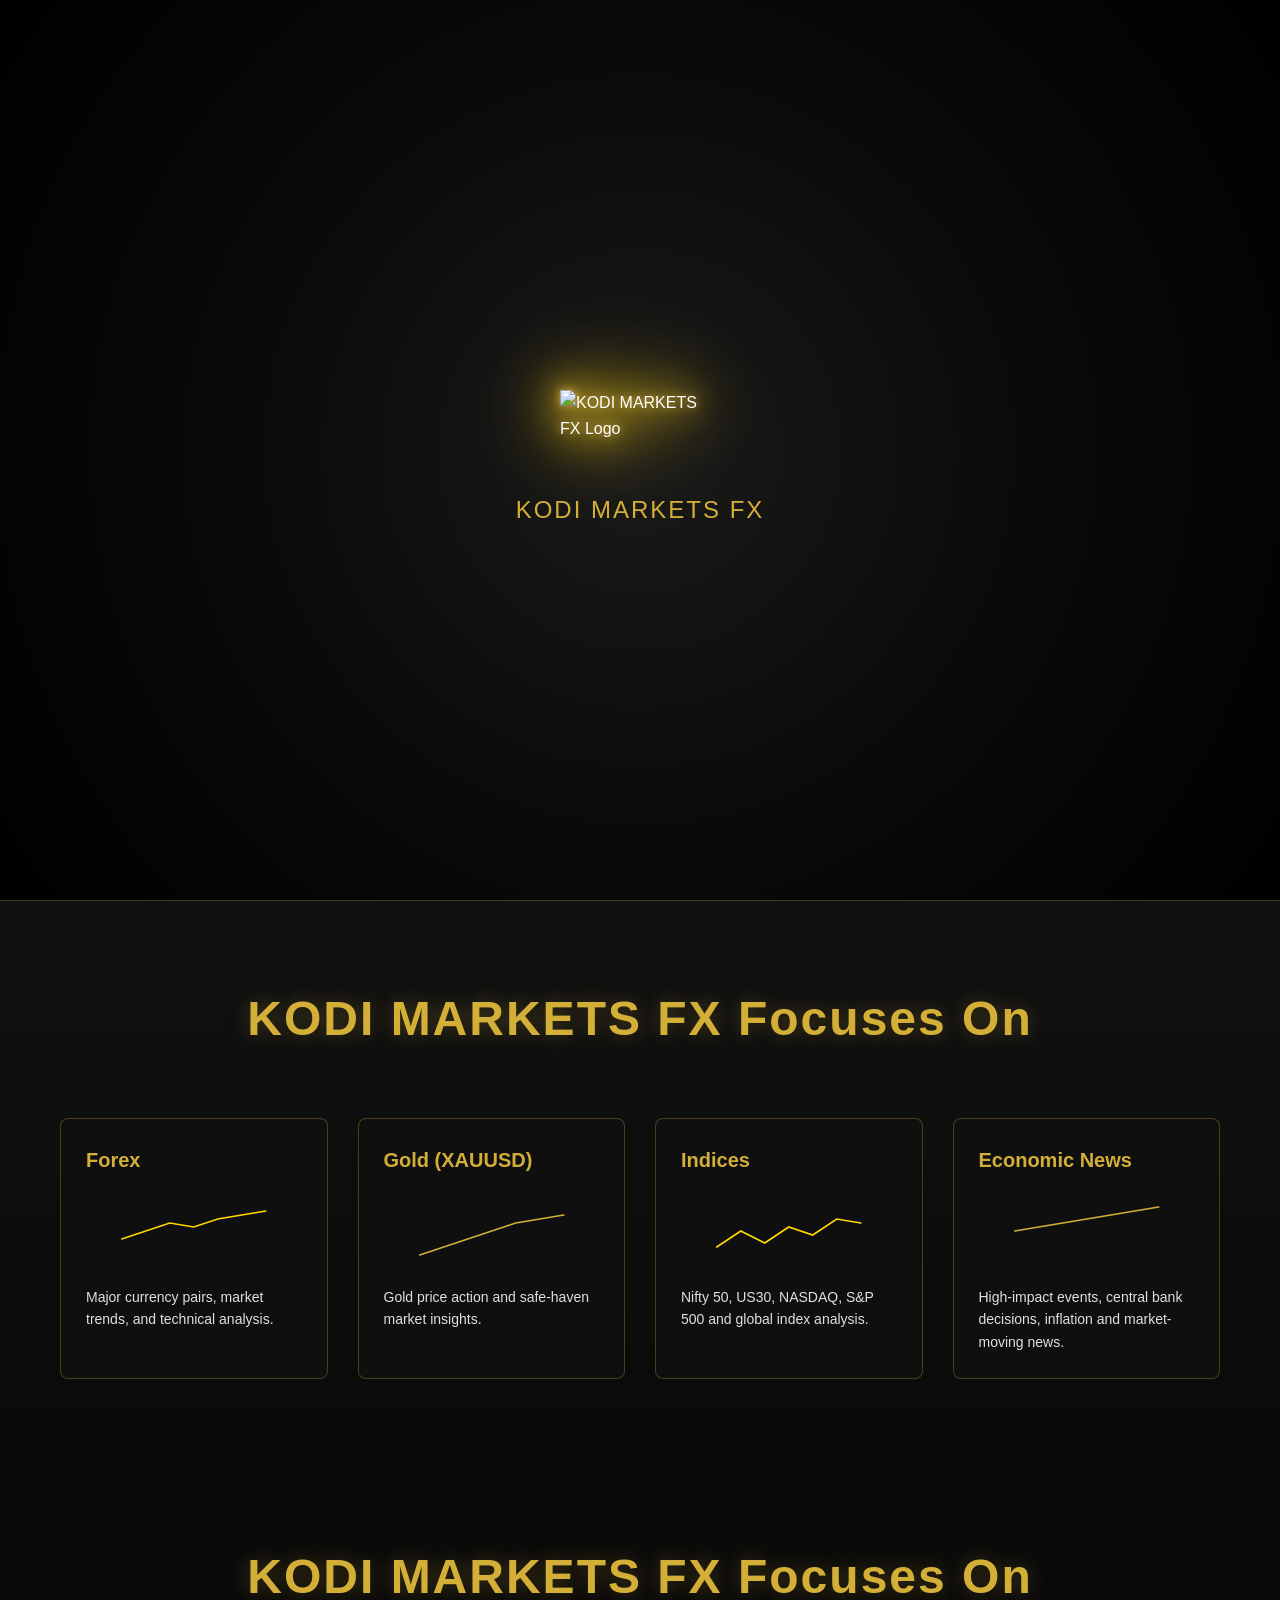
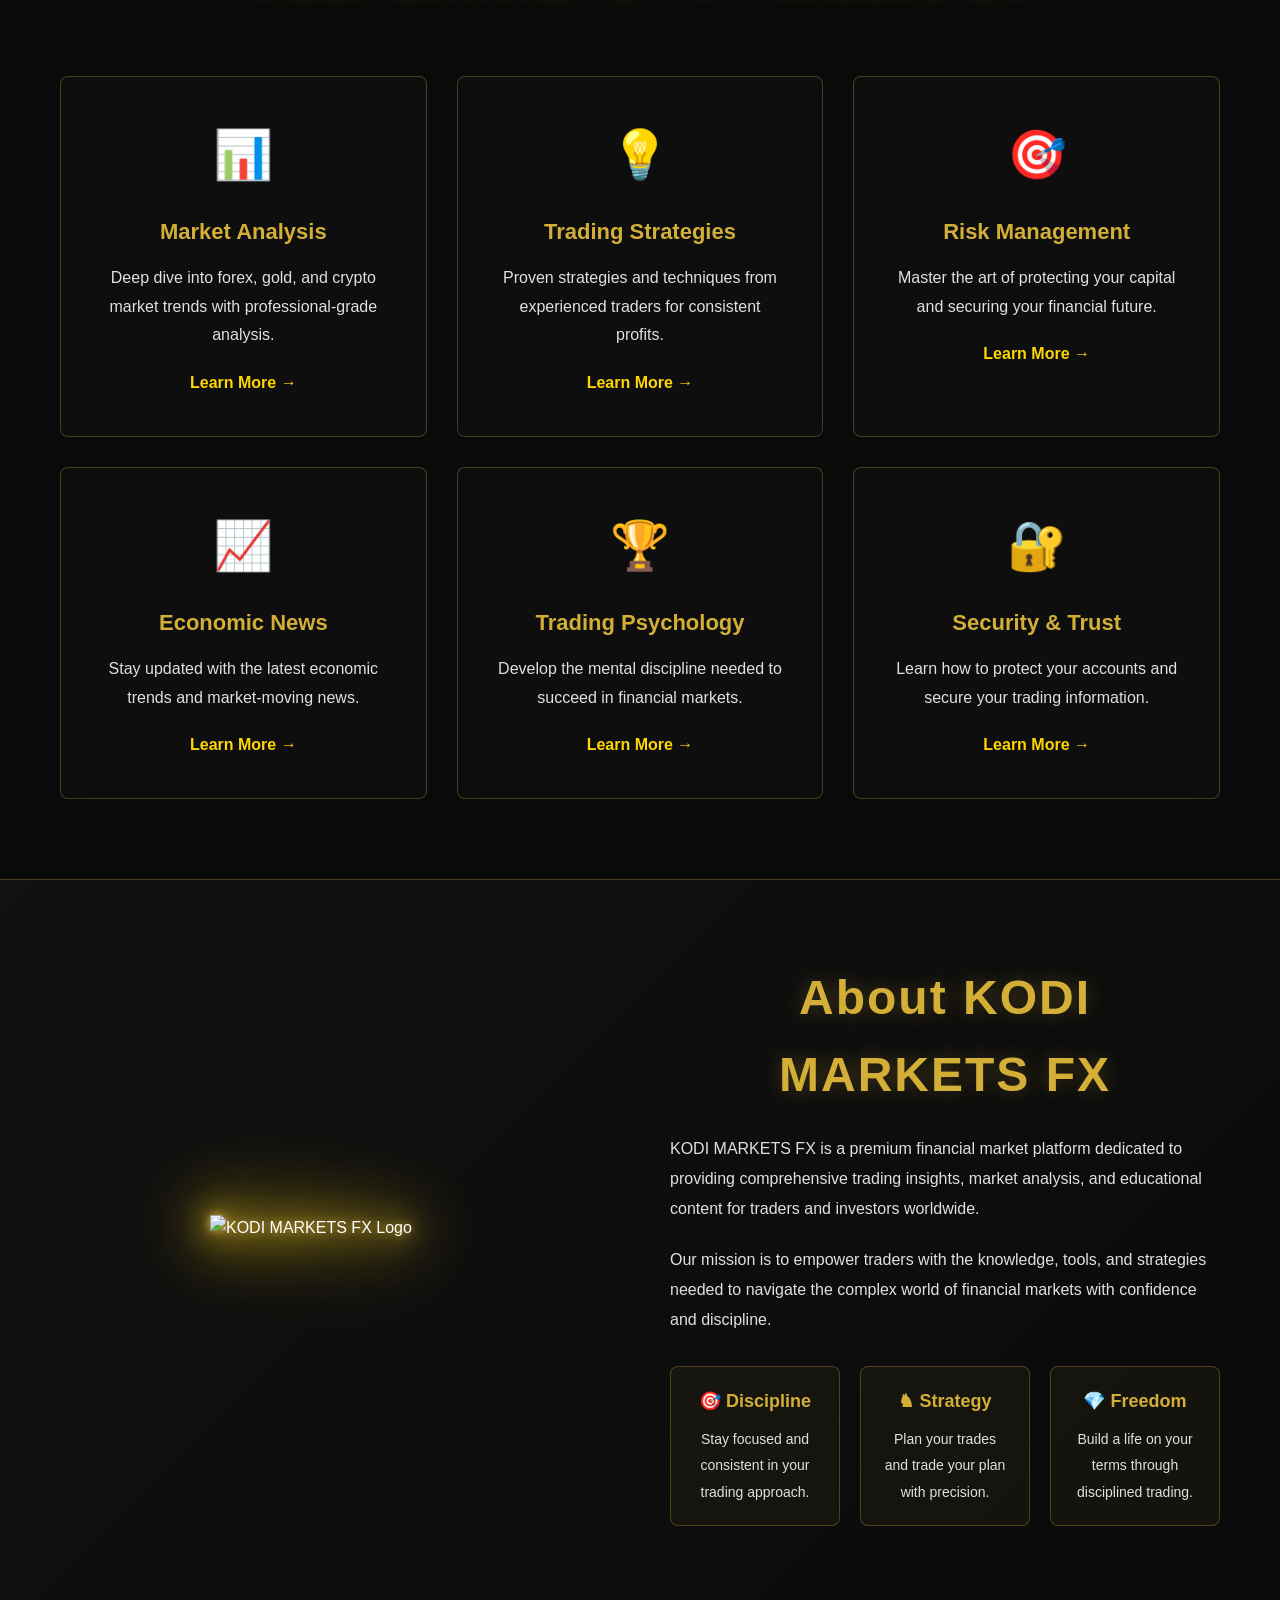
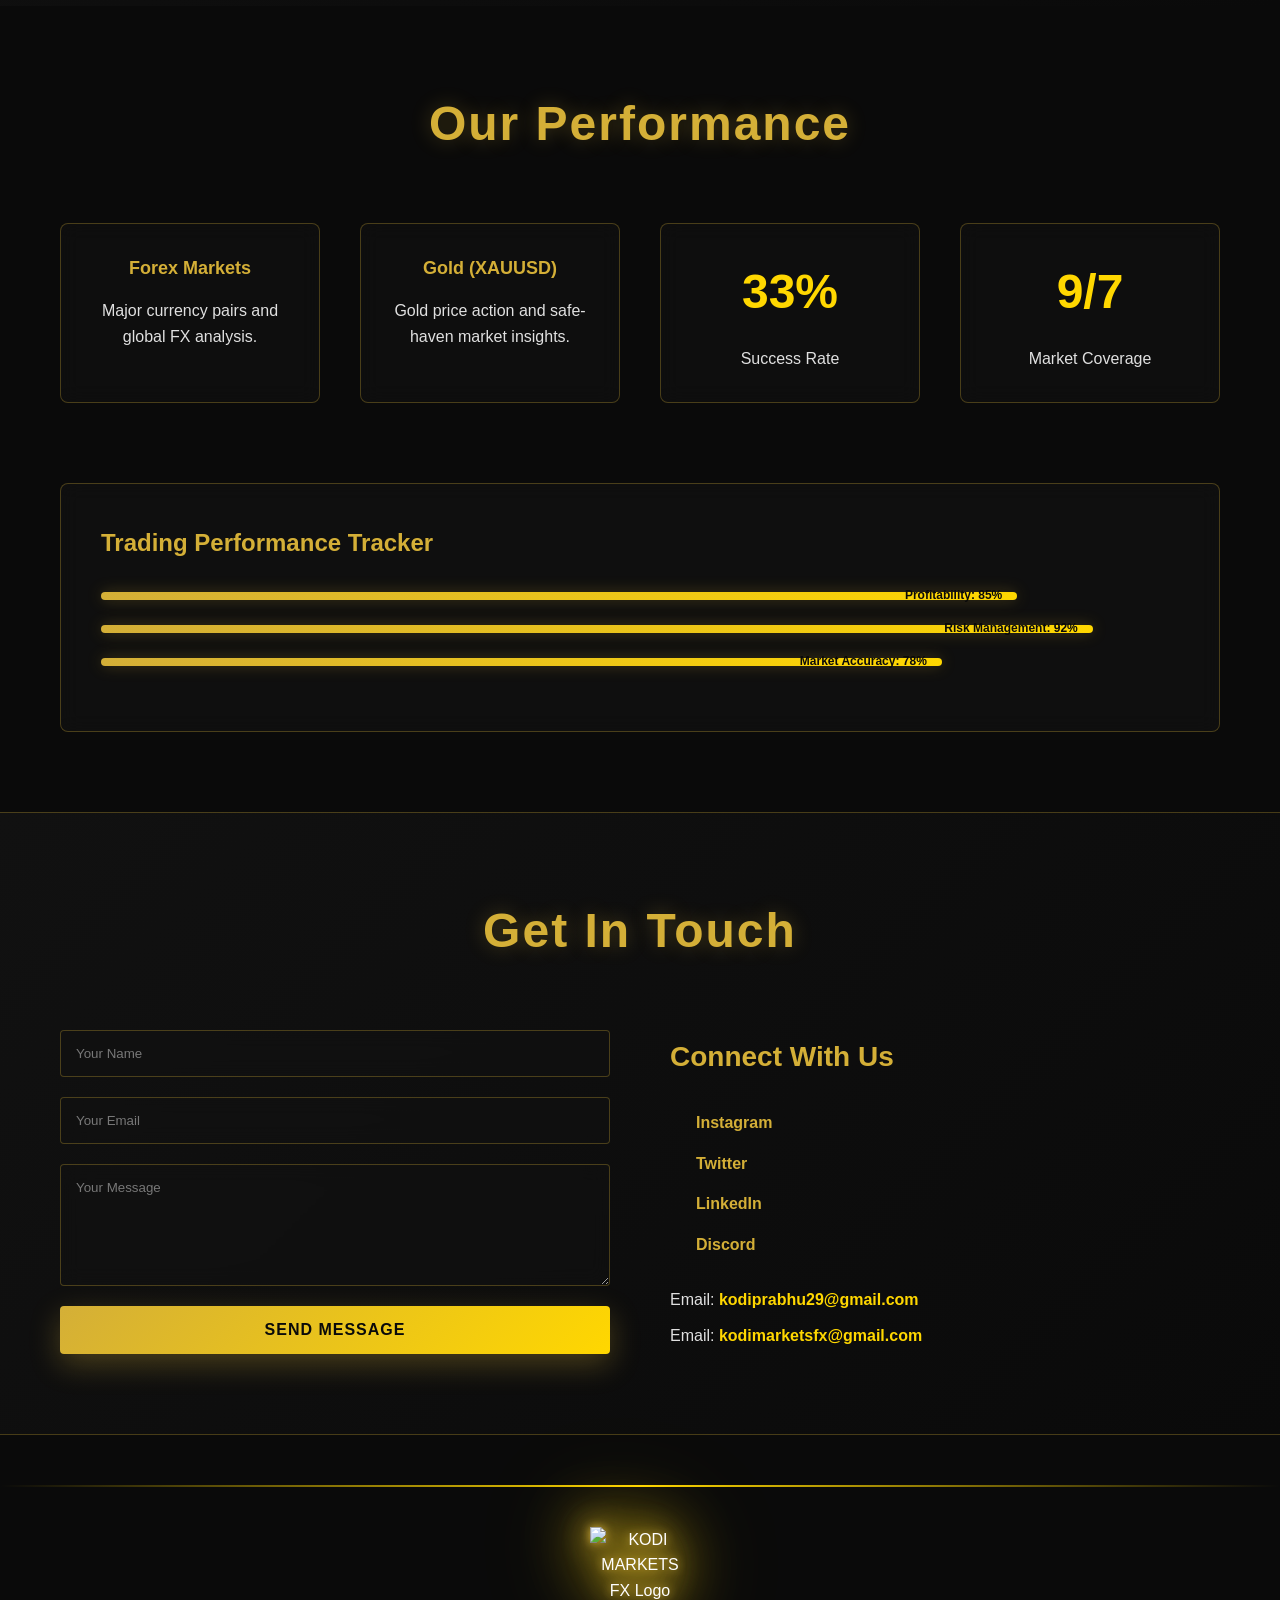
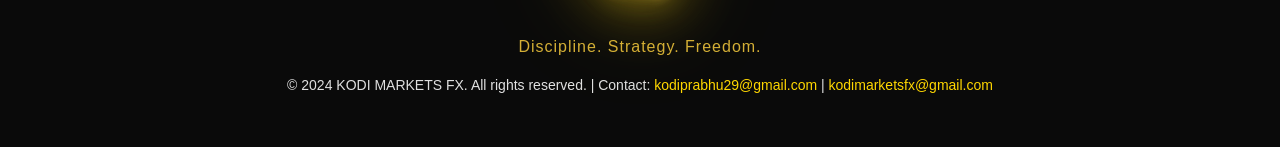
==== commit 9cdbc789: "Update index.html" ====
--- a/index.html
+++ b/index.html
@@ -1,6 +1,6 @@
 <!DOCTYPE html>
 <html lang="en">
-<head>
+<meta name="google-site-verification" content="lP_V3sW5JYacUWAnmGfVhUa7wuM-4ndo0b67UlaW9Do" />
     <meta charset="UTF-8">
     <meta name="viewport" content="width=device-width, initial-scale=1.0">
     <title>KODI MARKETS FX | Discipline. Strategy. Freedom.</title>
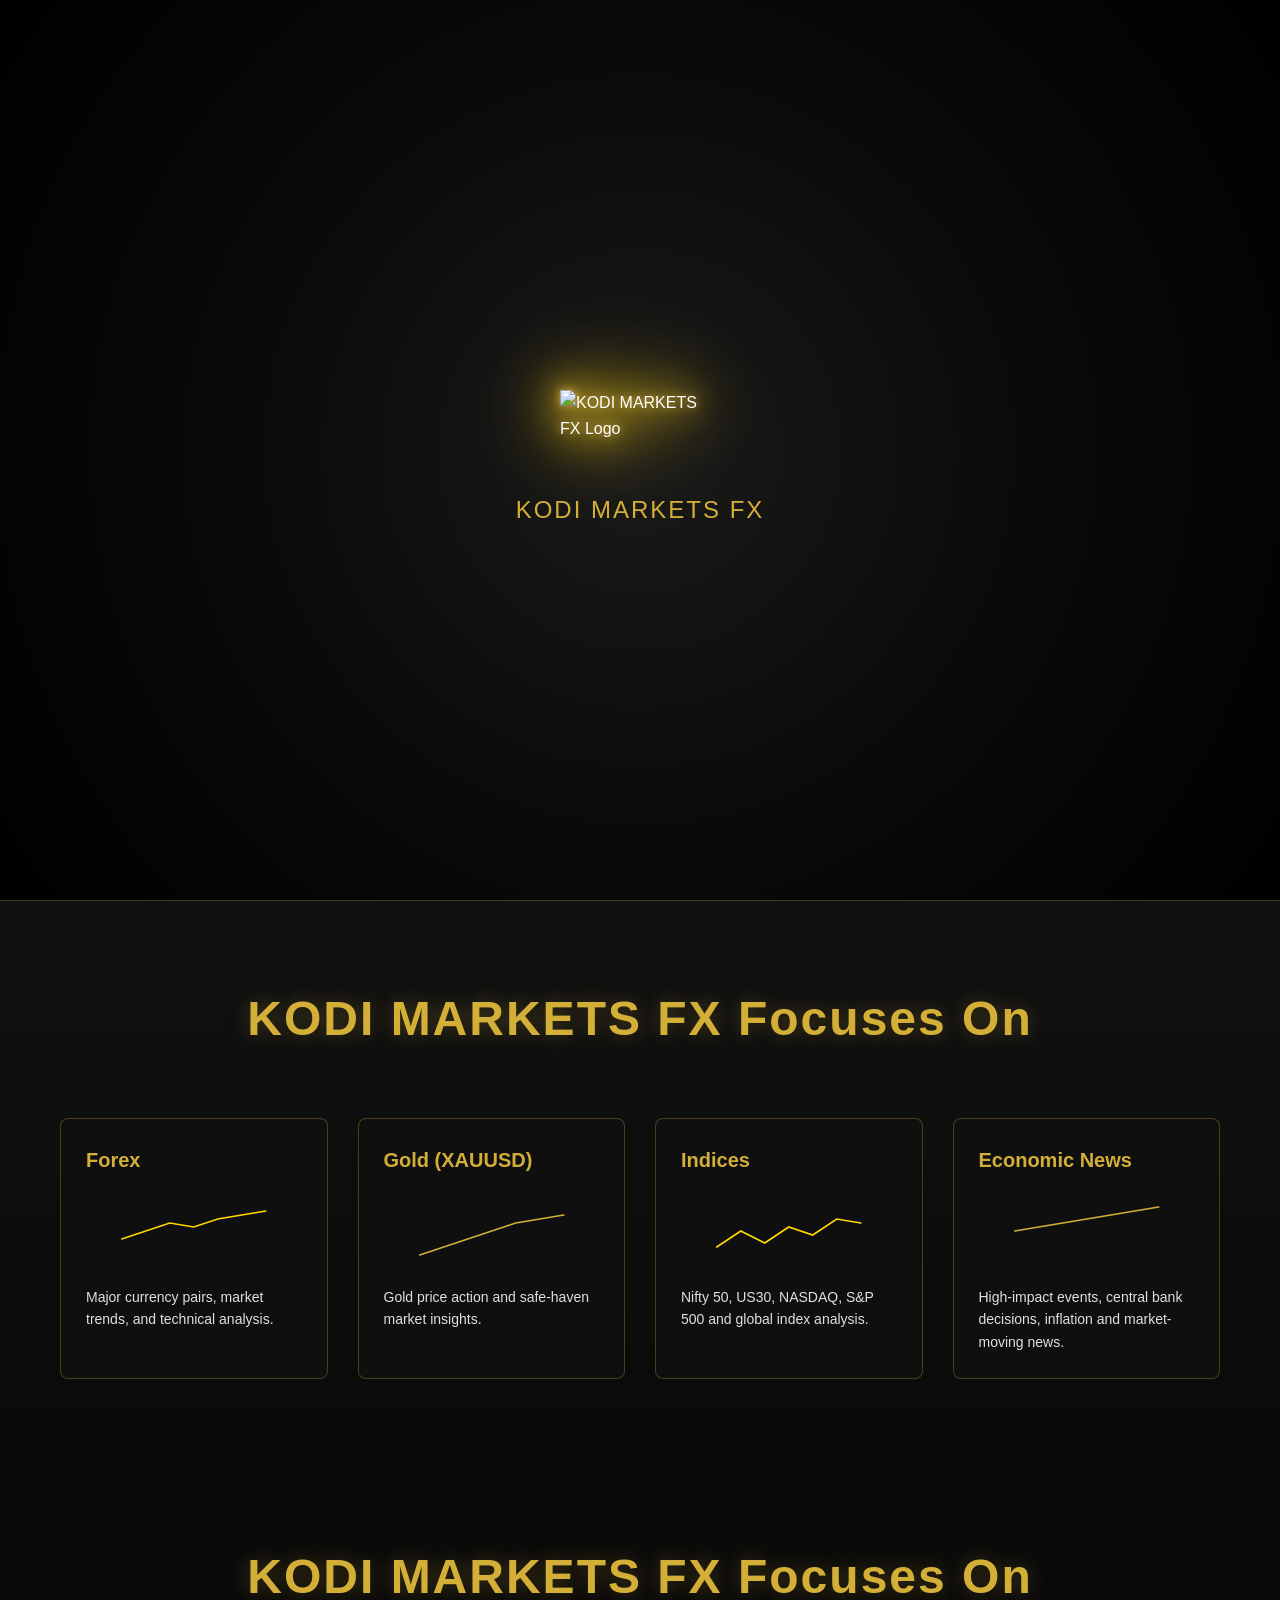
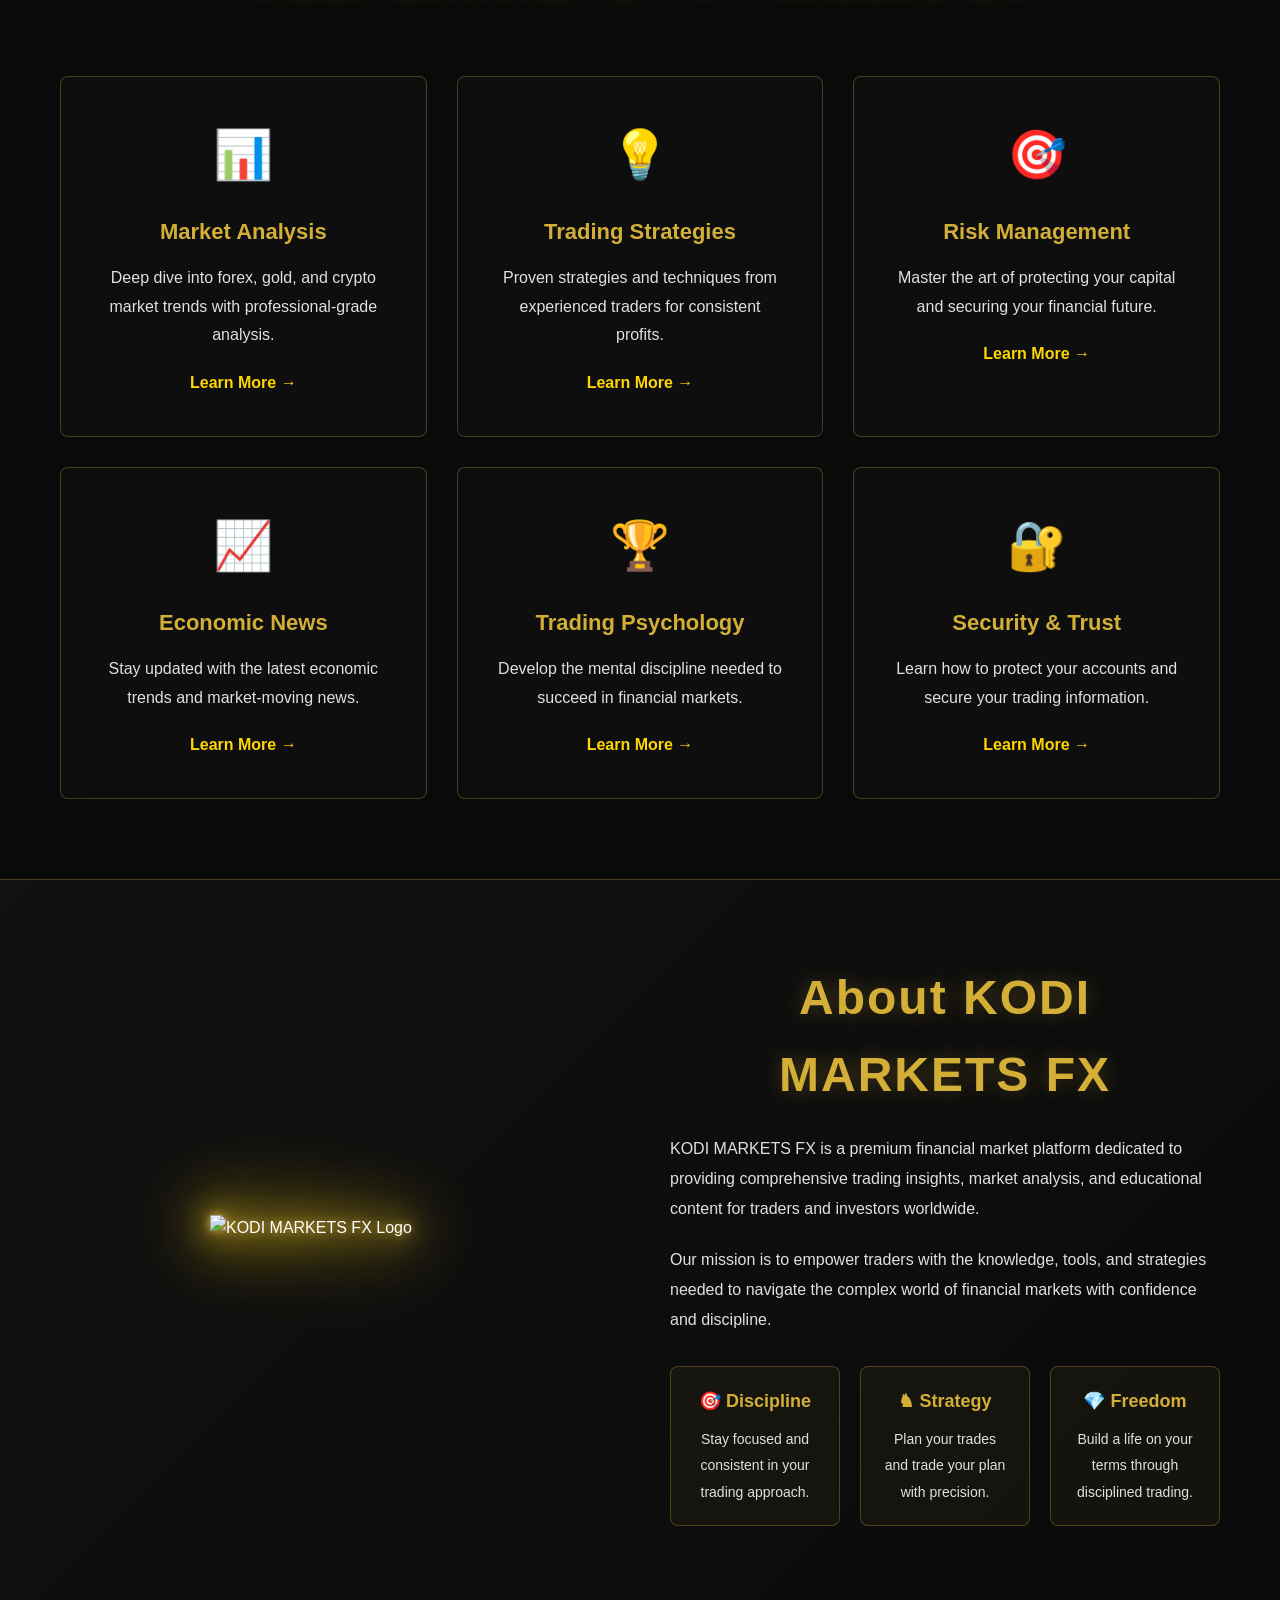
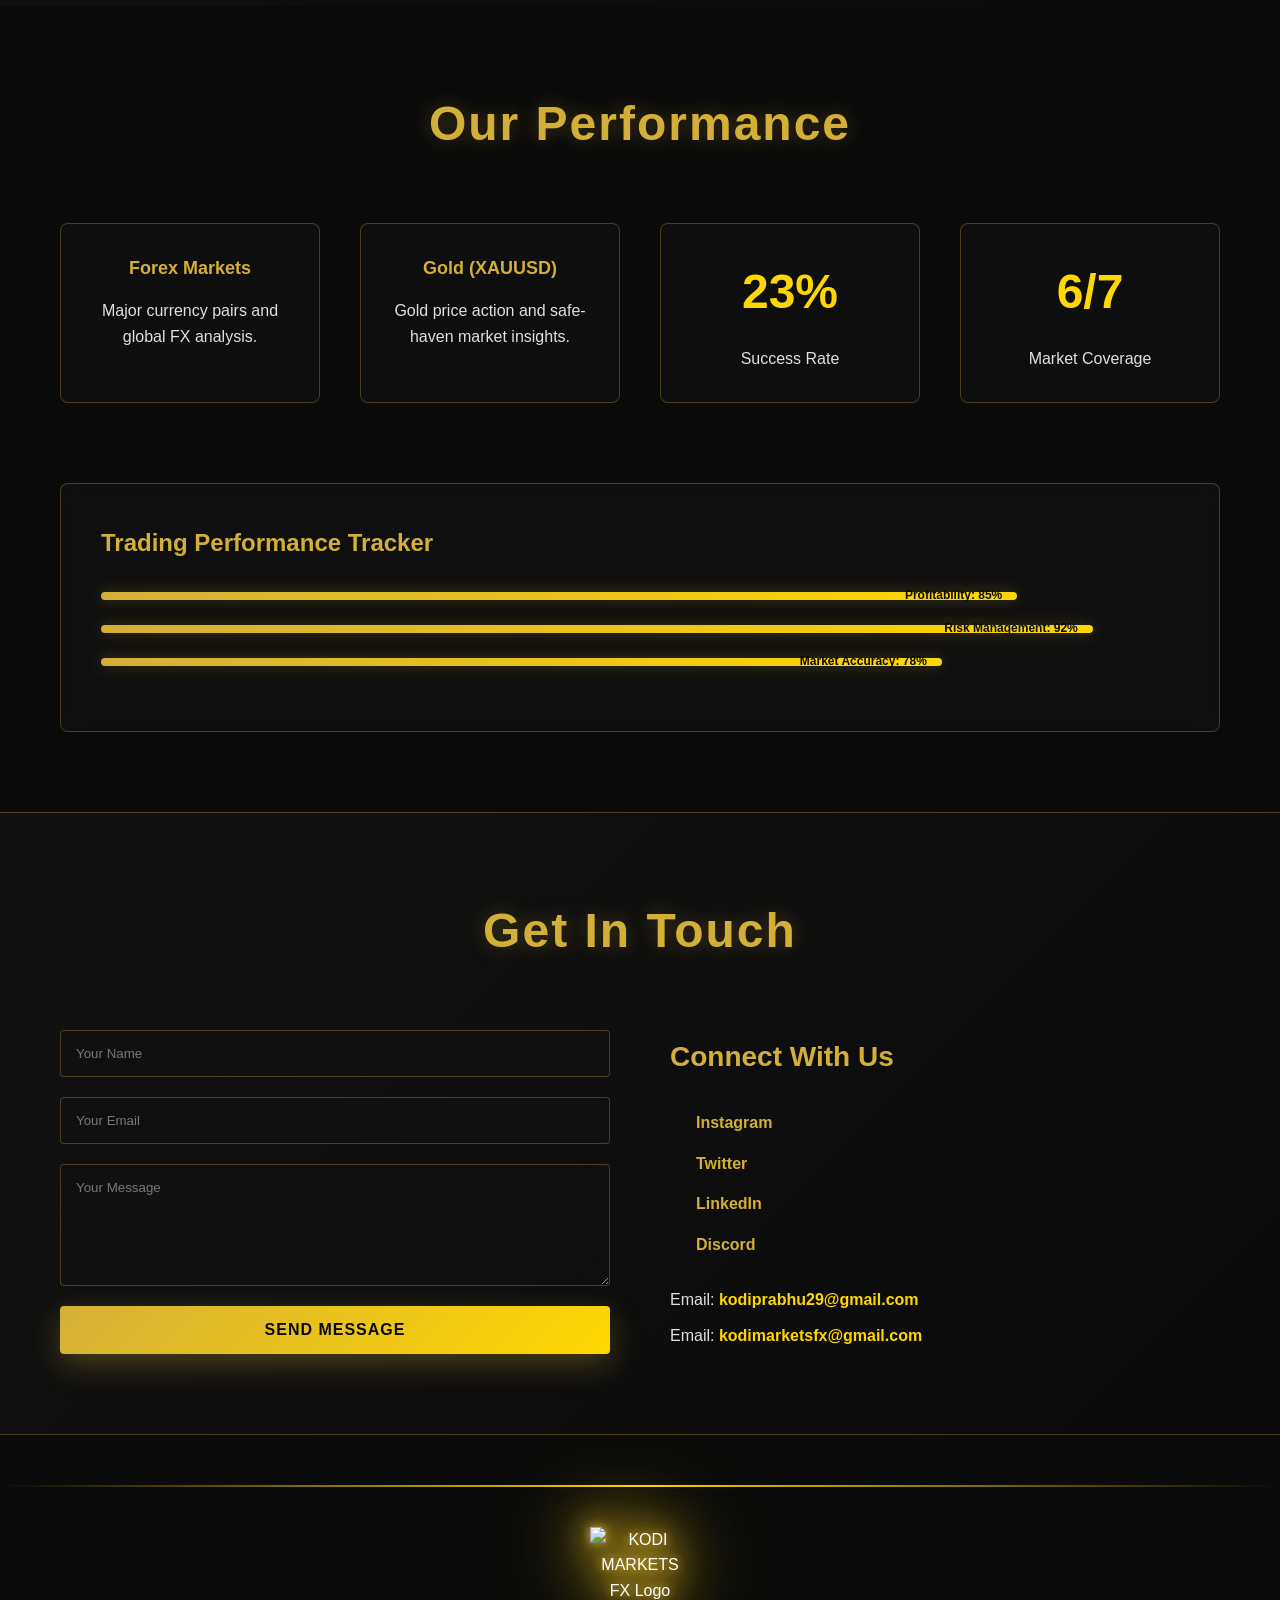
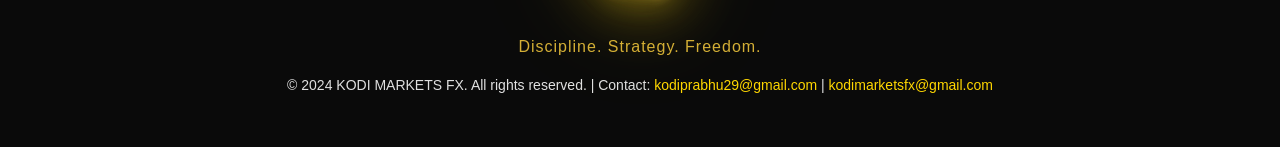
==== commit 672ec594: "Update index.html" ====
--- a/index.html
+++ b/index.html
@@ -1,6 +1,7 @@
 <!DOCTYPE html>
 <html lang="en">
-<meta name="google-site-verification" content="lP_V3sW5JYacUWAnmGfVhUa7wuM-4ndo0b67UlaW9Do" />
+<head>
+    <meta name="google-site-verification" content="lP_V3sW5JYacUWAnmGfVhUa7wuM-4ndo0b67UlaW9Do" />
     <meta charset="UTF-8">
     <meta name="viewport" content="width=device-width, initial-scale=1.0">
     <title>KODI MARKETS FX | Discipline. Strategy. Freedom.</title>
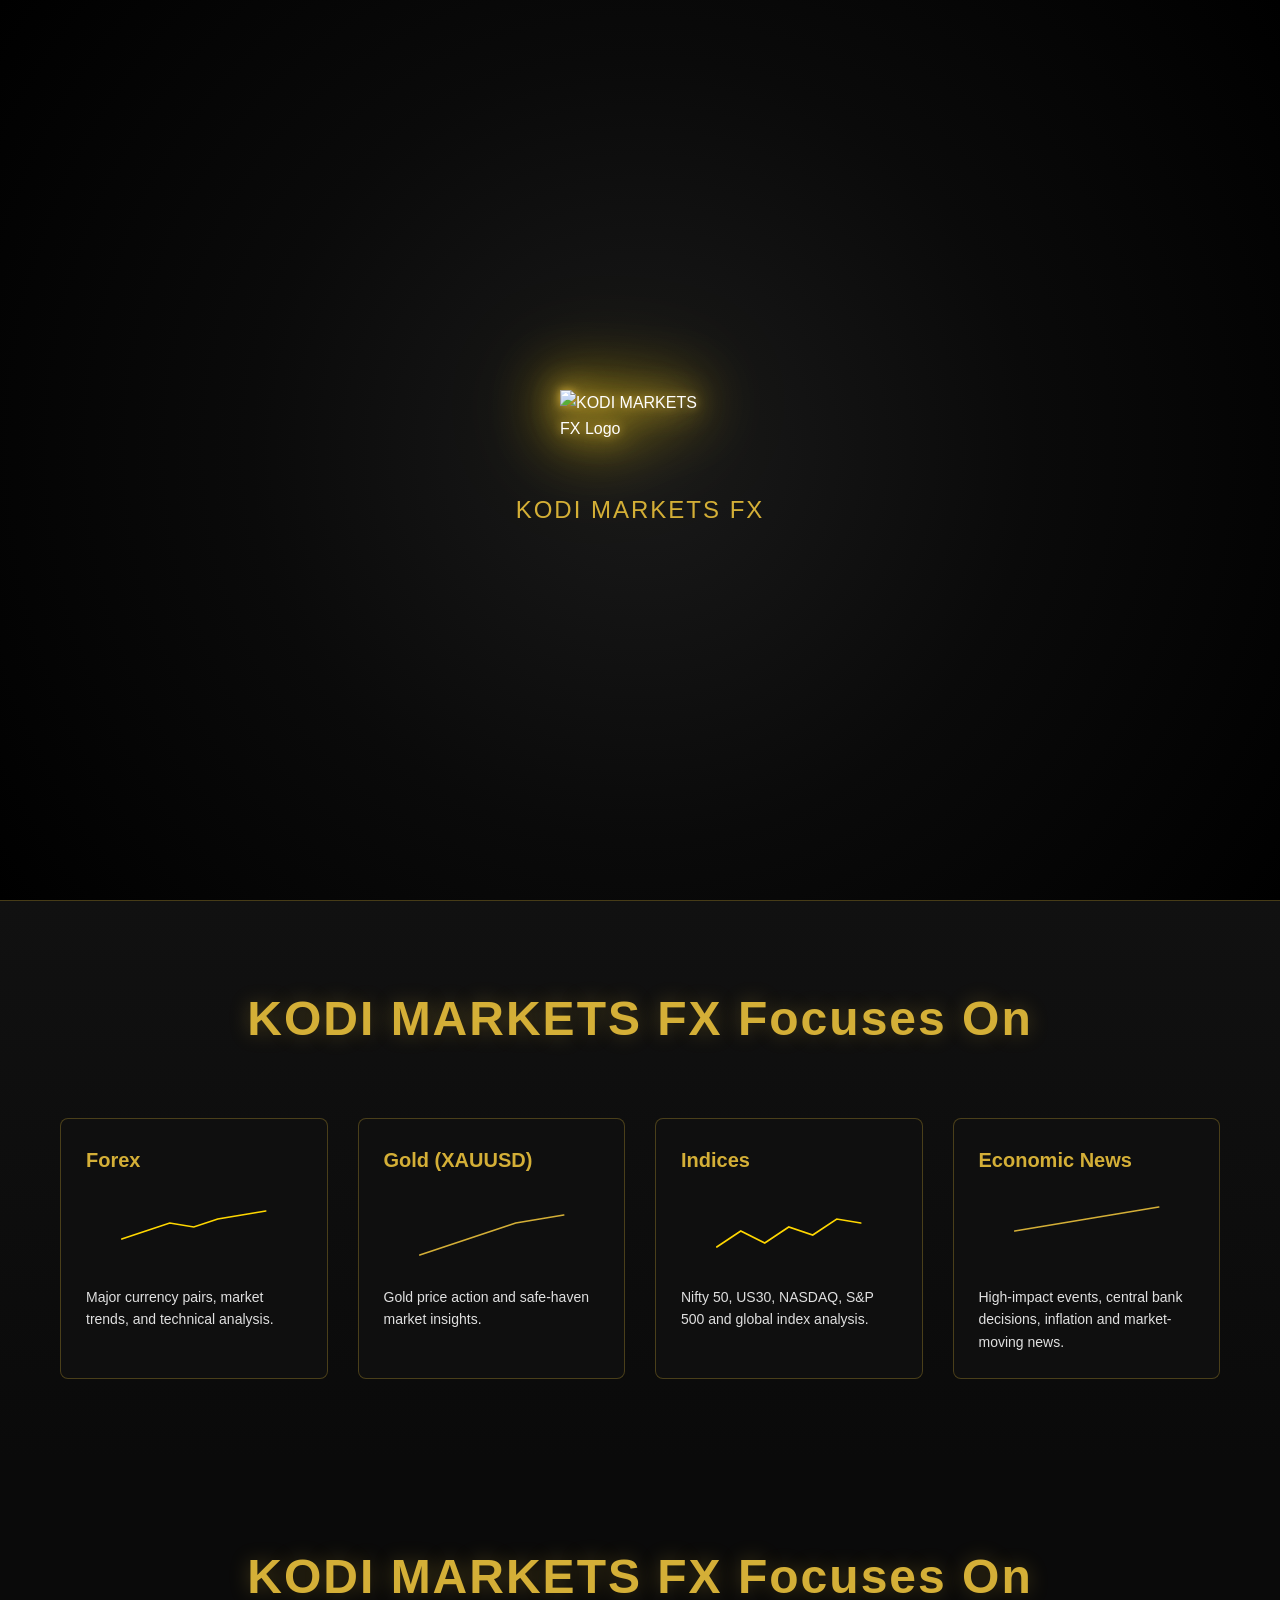
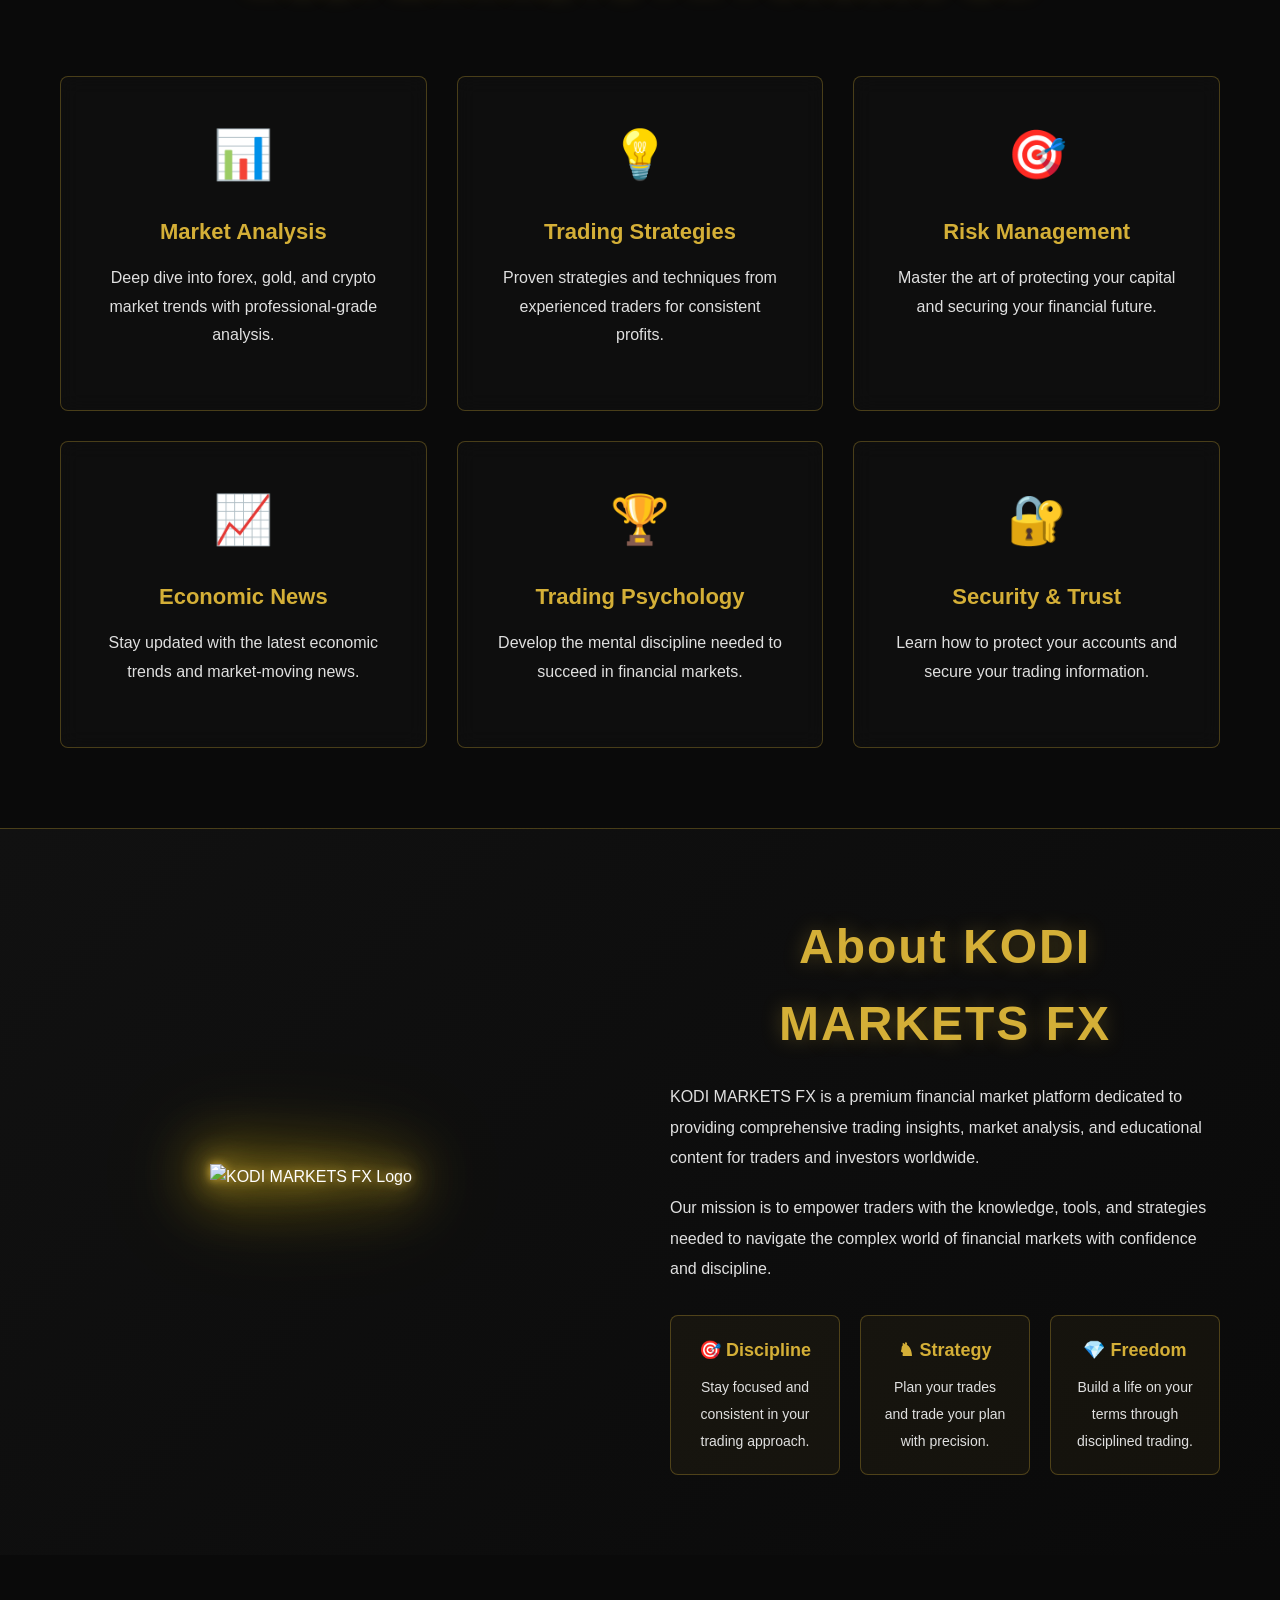
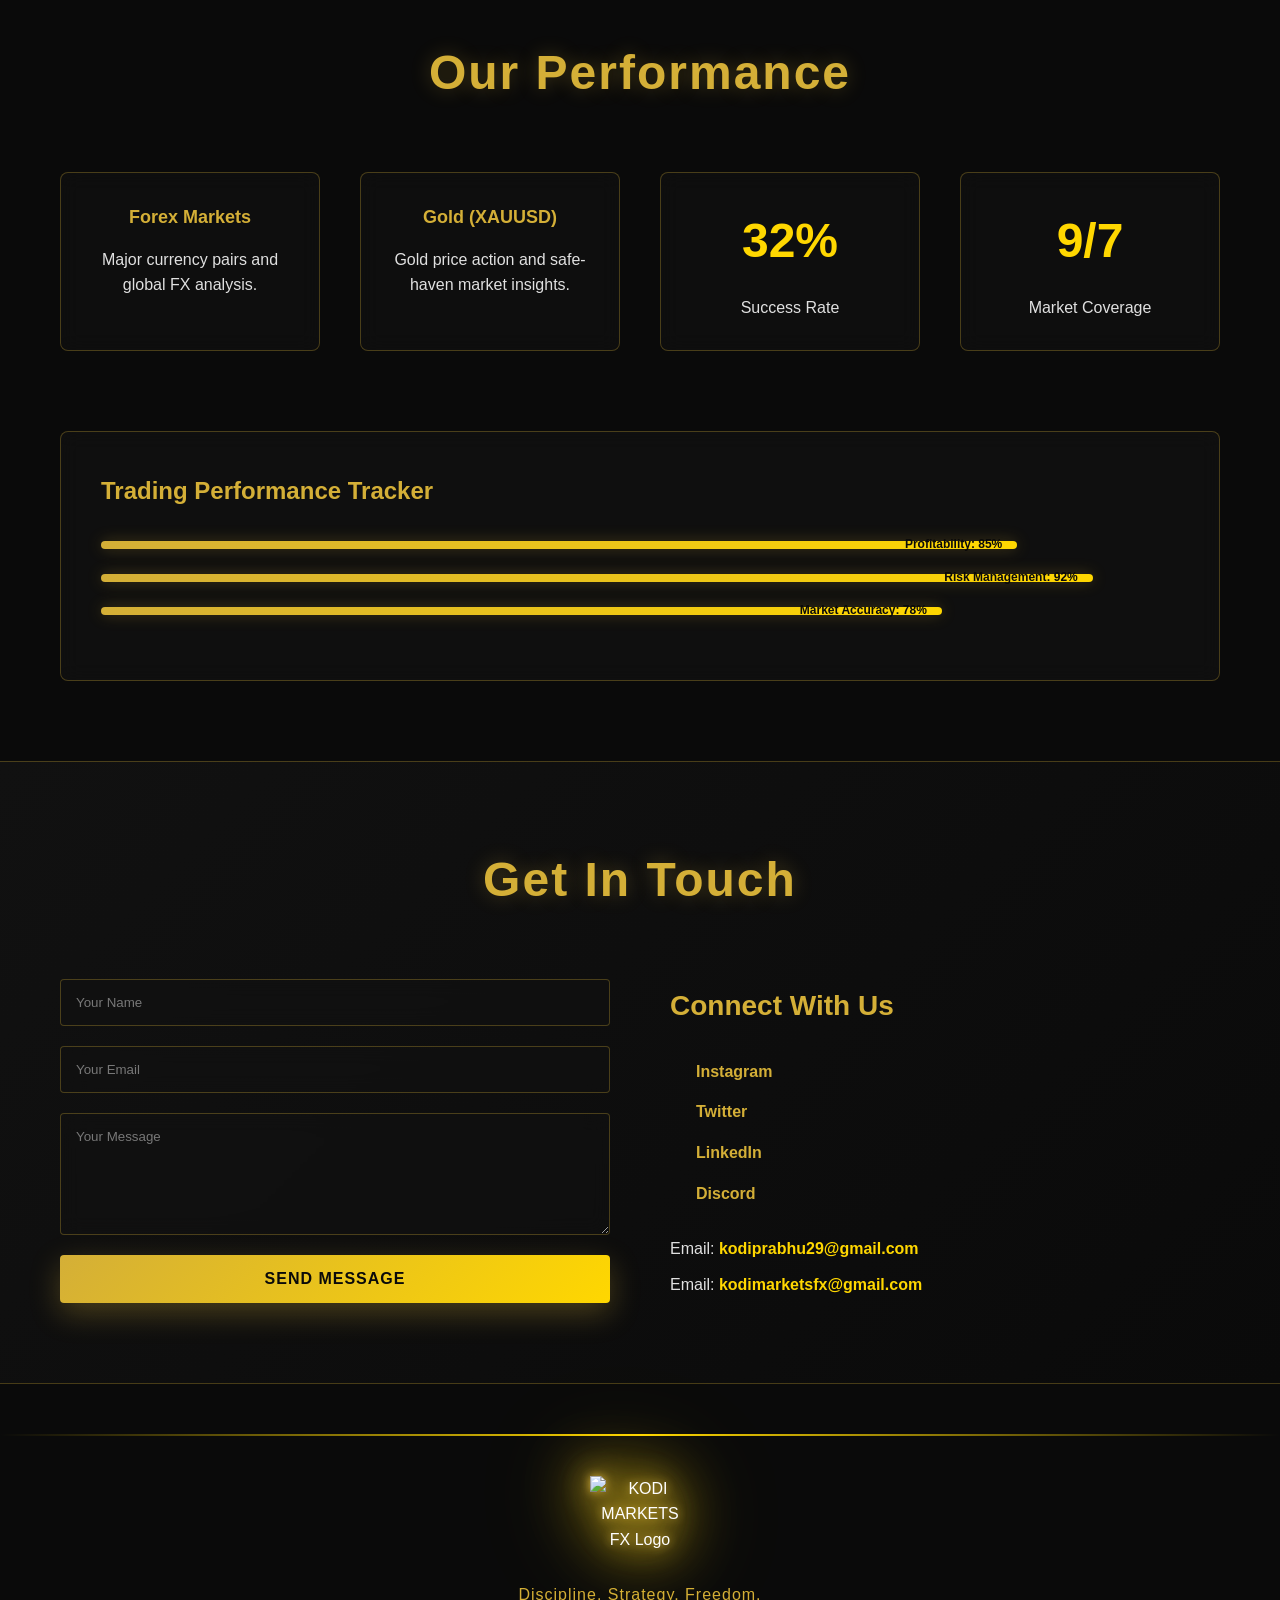
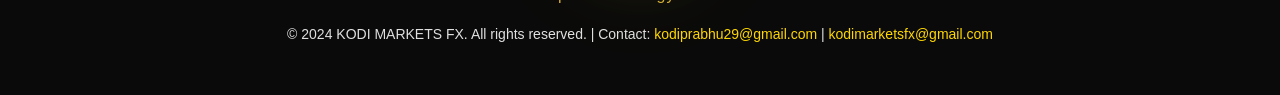
==== commit aa74d73d: "TASK 1 & 3: Remove Learn More links and update logo references to ./assets/logo.png - Removed all "L" ====
--- a/index.html
+++ b/index.html
@@ -9,15 +9,15 @@
     <meta name="theme-color" content="#D4AF37">
     
     <!-- Favicon with cache busting -->
-    <link rel="icon" type="image/png" href="kodi-logo-transparent.png?v=2">
-    <link rel="apple-touch-icon" href="kodi-logo-transparent.png?v=2">
+    <link rel="icon" type="image/png" href="./assets/logo.png?v=2">
+    <link rel="apple-touch-icon" href="./assets/logo.png?v=2">
     
     <!-- Open Graph Tags -->
     <meta property="og:title" content="KODI MARKETS FX | Discipline. Strategy. Freedom.">
     <meta property="og:description" content="Premium financial markets content, trading insights, forex analysis, gold market updates, and economic news.">
     <meta property="og:type" content="website">
     <meta property="og:url" content="https://kodiprabhu29-pixel.github.io/kodimarketsfx/">
-    <meta property="og:image" content="https://raw.githubusercontent.com/kodiprabhu29-pixel/kodimarketsfx/main/kodi-logo-transparent.png?v=2">
+    <meta property="og:image" content="https://raw.githubusercontent.com/kodiprabhu29-pixel/kodimarketsfx/main/assets/logo.png?v=2">
     
     <!-- Structured Data -->
     <script type="application/ld+json">
@@ -26,7 +26,7 @@
         "@type": "Organization",
         "name": "KODI MARKETS FX",
         "url": "https://kodiprabhu29-pixel.github.io/kodimarketsfx/",
-        "logo": "https://raw.githubusercontent.com/kodiprabhu29-pixel/kodimarketsfx/main/kodi-logo-transparent.png?v=2",
+        "logo": "https://raw.githubusercontent.com/kodiprabhu29-pixel/kodimarketsfx/main/assets/logo.png?v=2",
         "description": "Premium financial markets content and trading insights",
         "sameAs": ["https://instagram.com/kodi_markets_fx"],
         "contact": {
@@ -48,7 +48,7 @@
     <!-- Loading Screen -->
     <div class="loading-screen">
         <div class="logo-container loading-logo-container">
-            <img src="kodi-logo-transparent.png?v=2" alt="KODI MARKETS FX Logo" class="logo loading-logo">
+            <img src="./assets/logo.png?v=2" alt="KODI MARKETS FX Logo" class="logo loading-logo">
         </div>
         <p class="loading-text">KODI MARKETS FX</p>
     </div>
@@ -61,7 +61,7 @@
         <div class="navbar-container">
             <div class="nav-logo-wrapper">
                 <div class="logo-container nav-logo-container">
-                    <img src="kodi-logo-transparent.png?v=2" alt="KODI MARKETS FX Logo" class="logo nav-logo-img">
+                    <img src="./assets/logo.png?v=2" alt="KODI MARKETS FX Logo" class="logo nav-logo-img">
                 </div>
                 <span class="nav-text">KODI MARKETS FX</span>
             </div>
@@ -100,7 +100,7 @@
         </div>
         <div class="hero-content">
             <div class="logo-container hero-logo-container">
-                <img src="kodi-logo-transparent.png?v=2" alt="KODI MARKETS FX Official Logo" class="logo hero-logo">
+                <img src="./assets/logo.png?v=2" alt="KODI MARKETS FX Official Logo" class="logo hero-logo">
             </div>
             <h1 class="hero-title">KODI MARKETS FX</h1>
             <p class="hero-subtitle">Discipline. Strategy. Freedom.</p>
@@ -189,42 +189,36 @@
                     <div class="insight-icon">📊</div>
                     <h3>Market Analysis</h3>
                     <p>Deep dive into forex, gold, and crypto market trends with professional-grade analysis.</p>
-                    <a href="#" class="insight-link">Learn More →</a>
                 </div>
 
                 <div class="insight-card">
                     <div class="insight-icon">💡</div>
                     <h3>Trading Strategies</h3>
                     <p>Proven strategies and techniques from experienced traders for consistent profits.</p>
-                    <a href="#" class="insight-link">Learn More →</a>
                 </div>
 
                 <div class="insight-card">
                     <div class="insight-icon">🎯</div>
                     <h3>Risk Management</h3>
                     <p>Master the art of protecting your capital and securing your financial future.</p>
-                    <a href="#" class="insight-link">Learn More →</a>
                 </div>
 
                 <div class="insight-card">
                     <div class="insight-icon">📈</div>
                     <h3>Economic News</h3>
                     <p>Stay updated with the latest economic trends and market-moving news.</p>
-                    <a href="#" class="insight-link">Learn More →</a>
                 </div>
 
                 <div class="insight-card">
                     <div class="insight-icon">🏆</div>
                     <h3>Trading Psychology</h3>
                     <p>Develop the mental discipline needed to succeed in financial markets.</p>
-                    <a href="#" class="insight-link">Learn More →</a>
                 </div>
 
                 <div class="insight-card">
                     <div class="insight-icon">🔐</div>
                     <h3>Security & Trust</h3>
                     <p>Learn how to protect your accounts and secure your trading information.</p>
-                    <a href="#" class="insight-link">Learn More →</a>
                 </div>
             </div>
         </div>
@@ -235,7 +229,7 @@
         <div class="container">
             <div class="about-content">
                 <div class="logo-container about-logo-container">
-                    <img src="kodi-logo-transparent.png?v=2" alt="KODI MARKETS FX Logo" class="logo about-logo">
+                    <img src="./assets/logo.png?v=2" alt="KODI MARKETS FX Logo" class="logo about-logo">
                 </div>
                 <div class="about-text">
                     <h2 class="section-title">About KODI MARKETS FX</h2>
@@ -344,7 +338,7 @@
         <div class="container">
             <div class="footer-content">
                 <div class="logo-container footer-logo-container">
-                    <img src="kodi-logo-transparent.png?v=2" alt="KODI MARKETS FX Logo" class="logo footer-logo">
+                    <img src="./assets/logo.png?v=2" alt="KODI MARKETS FX Logo" class="logo footer-logo">
                 </div>
                 <p class="footer-tagline">Discipline. Strategy. Freedom.</p>
                 <p class="footer-text">&copy; 2024 KODI MARKETS FX. All rights reserved. | Contact: <a href="mailto:kodiprabhu29@gmail.com">kodiprabhu29@gmail.com</a> | <a href="mailto:kodimarketsfx@gmail.com">kodimarketsfx@gmail.com</a></p>
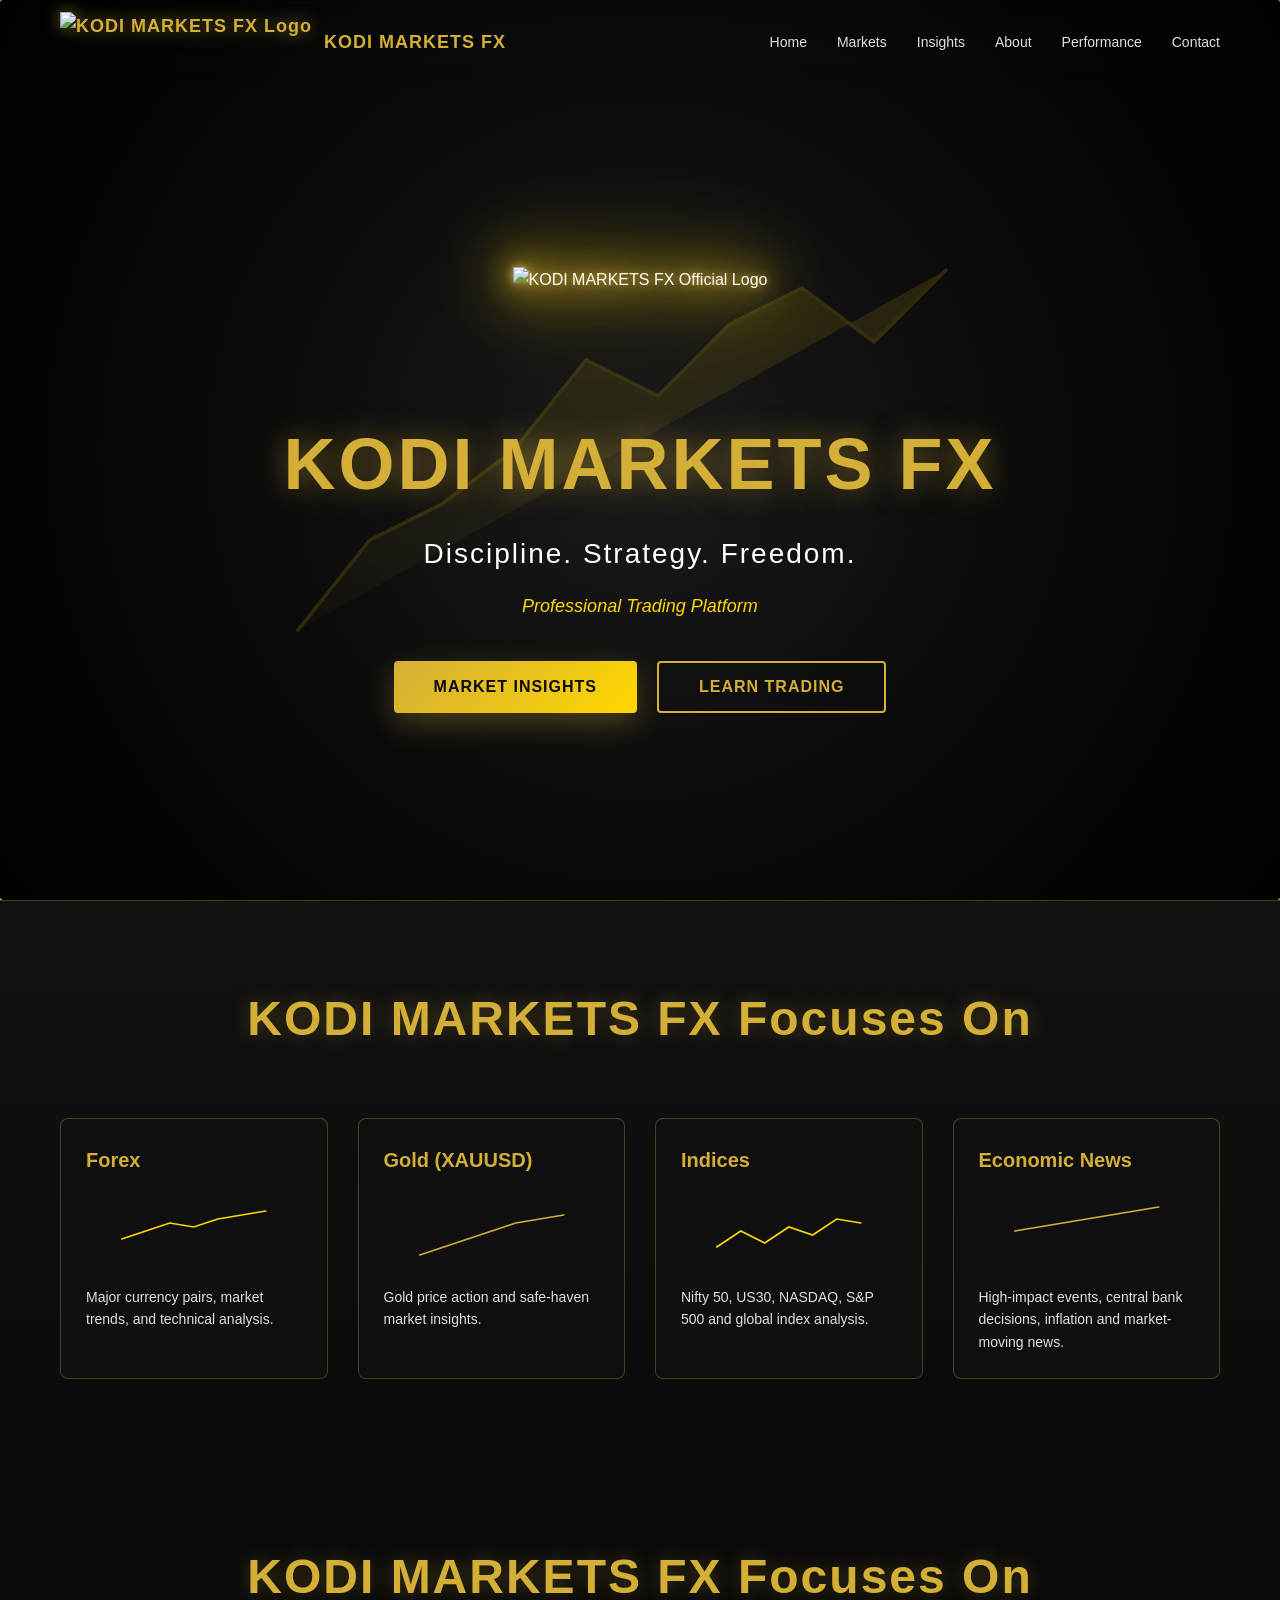
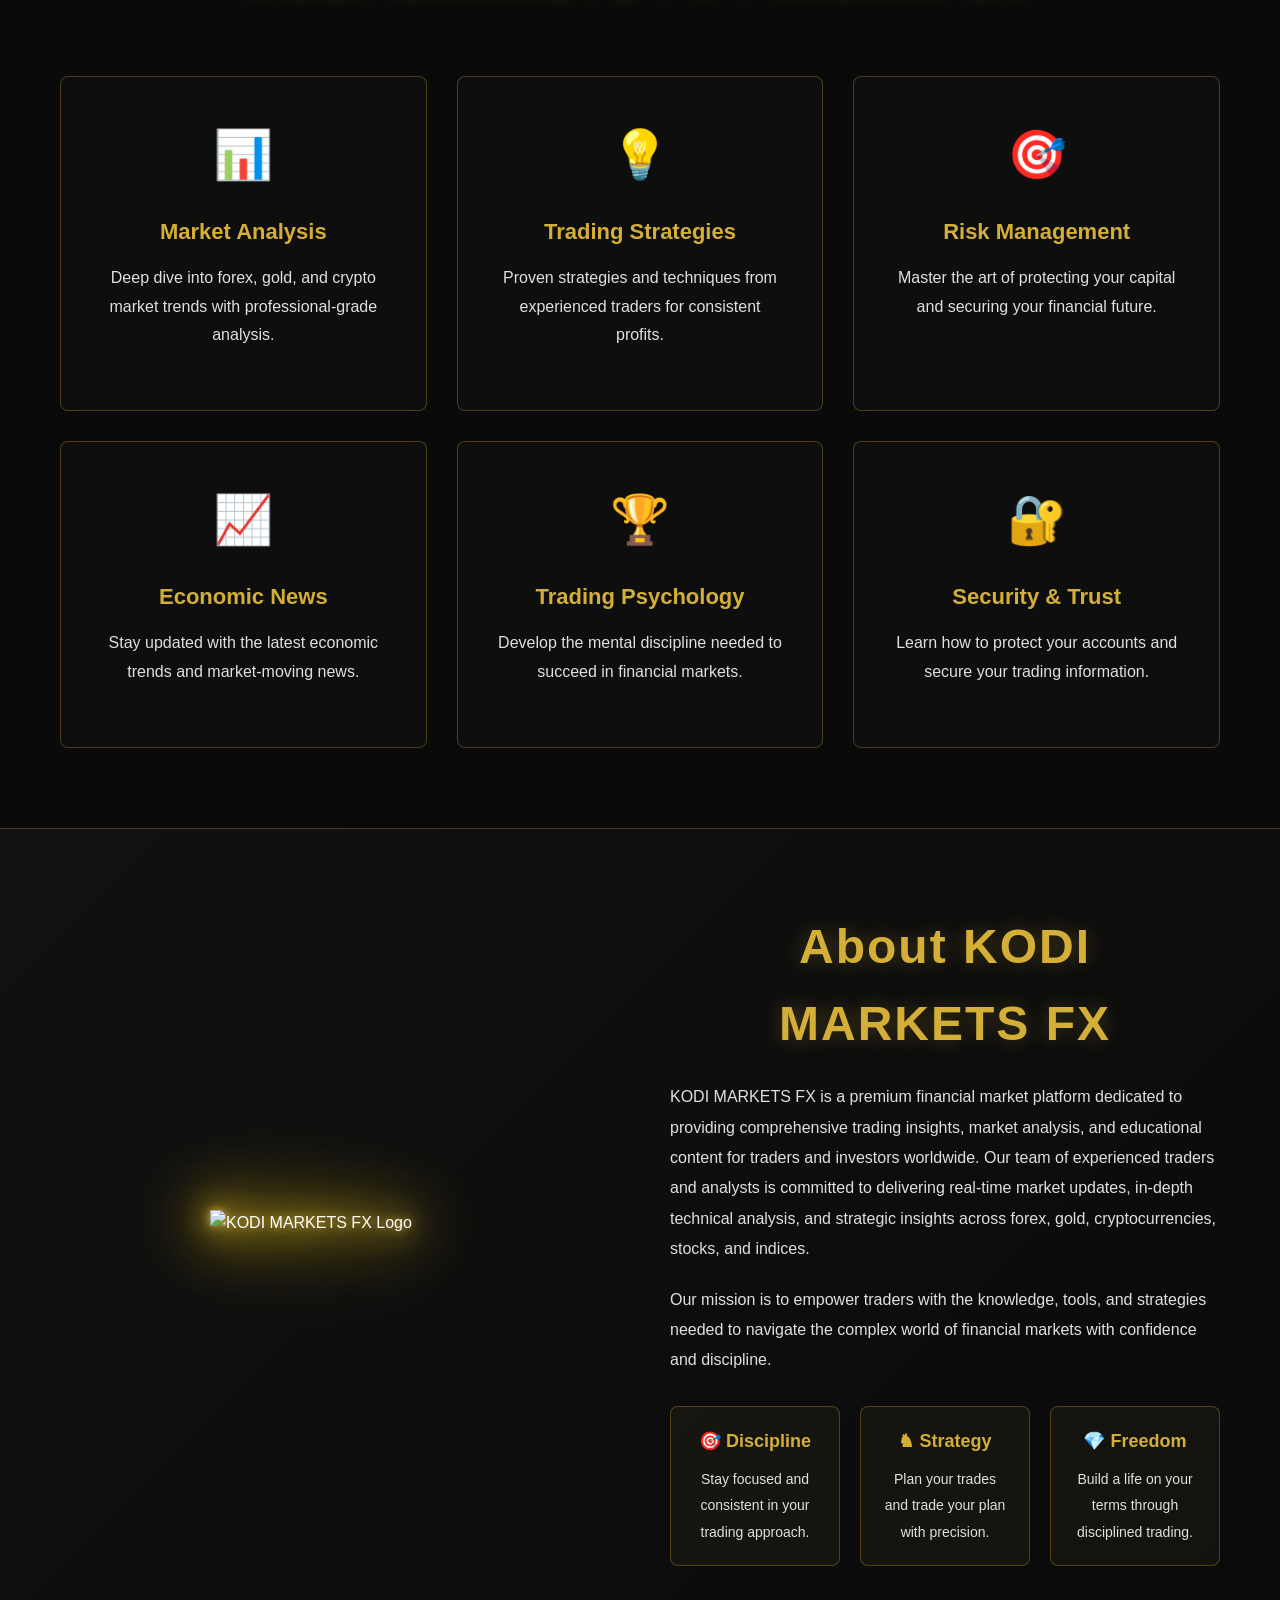
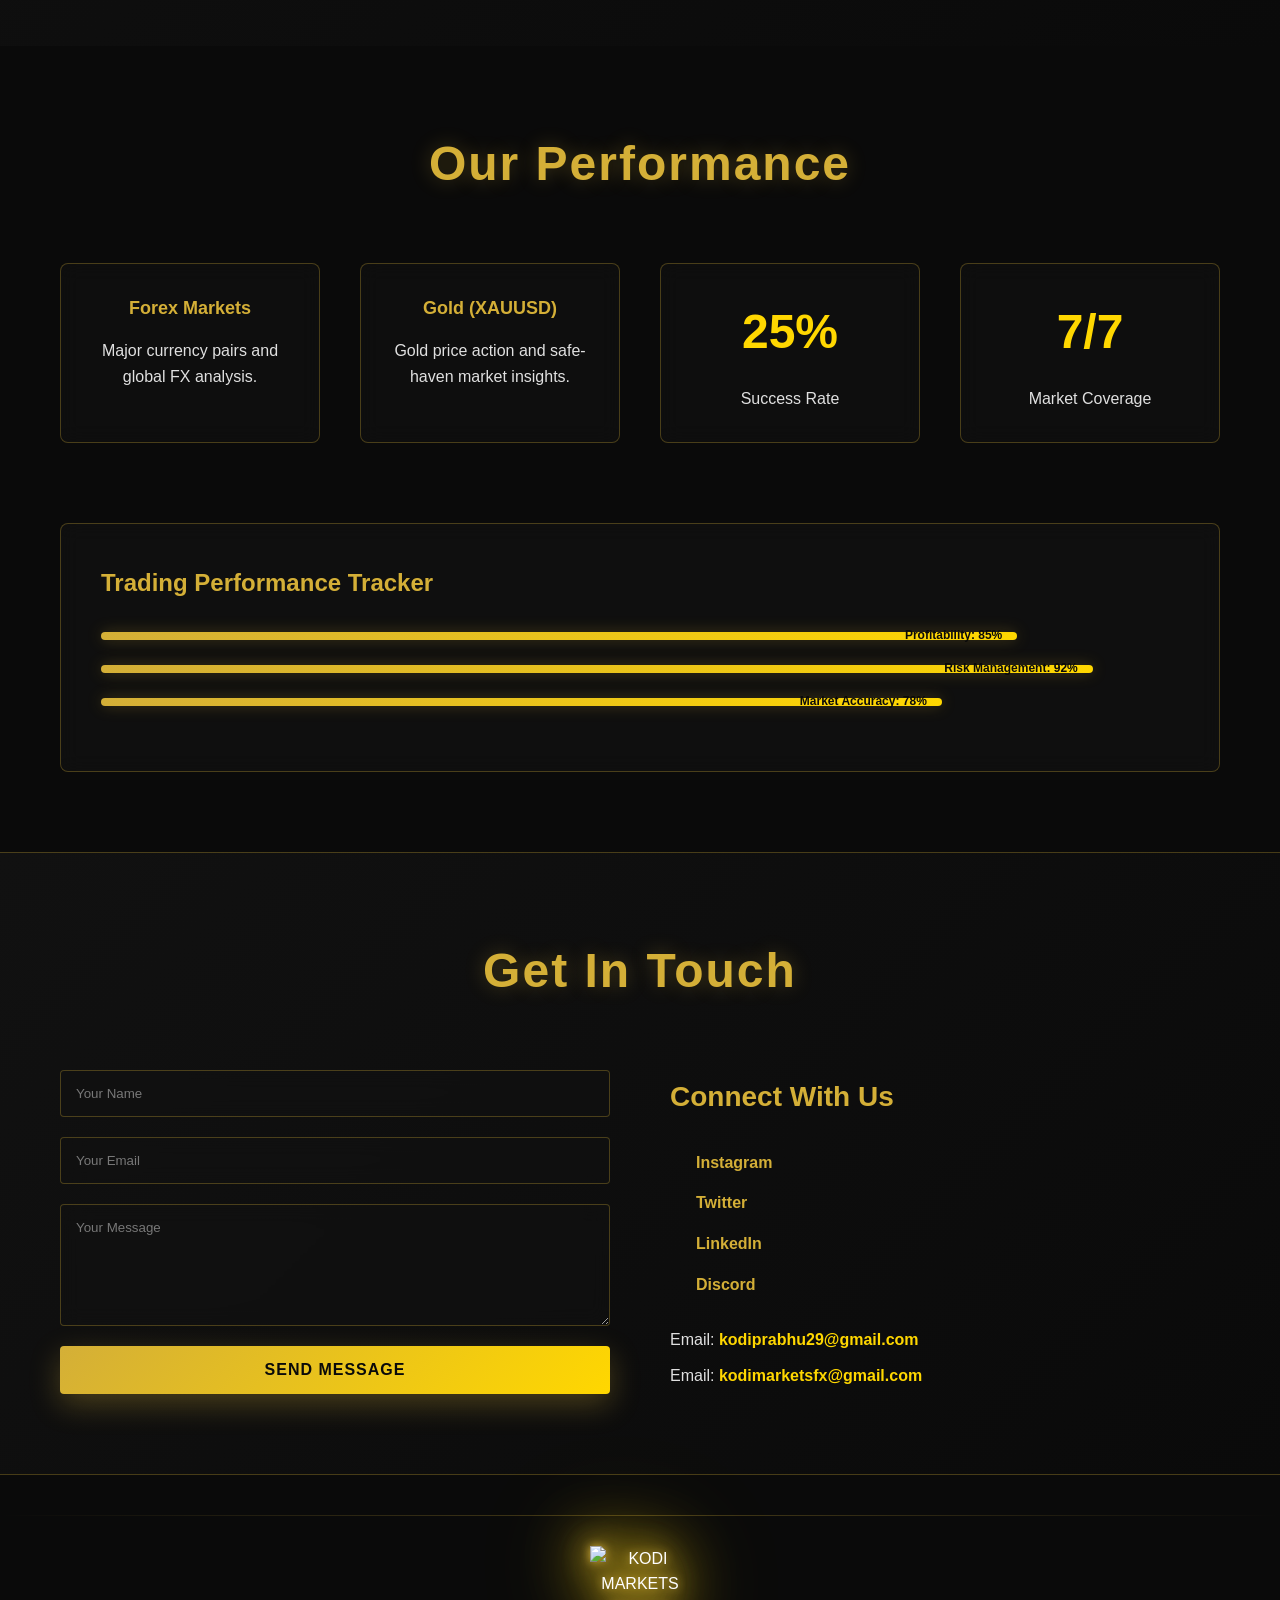
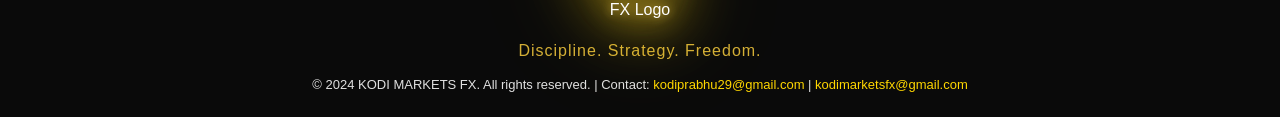
==== commit 77b7c4a9: "Update logo image paths from ./assets/logo.png to ./logo.png" ====
--- a/index.html
+++ b/index.html
@@ -9,8 +9,8 @@
     <meta name="theme-color" content="#D4AF37">
     
     <!-- Favicon with cache busting -->
-    <link rel="icon" type="image/png" href="./assets/logo.png?v=2">
-    <link rel="apple-touch-icon" href="./assets/logo.png?v=2">
+    <link rel="icon" type="image/png" href="./logo.png?v=2">
+    <link rel="apple-touch-icon" href="./logo.png?v=2">
     
     <!-- Open Graph Tags -->
     <meta property="og:title" content="KODI MARKETS FX | Discipline. Strategy. Freedom.">
@@ -48,7 +48,7 @@
     <!-- Loading Screen -->
     <div class="loading-screen">
         <div class="logo-container loading-logo-container">
-            <img src="./assets/logo.png?v=2" alt="KODI MARKETS FX Logo" class="logo loading-logo">
+            <img src="./logo.png?v=2" alt="KODI MARKETS FX Logo" class="logo loading-logo">
         </div>
         <p class="loading-text">KODI MARKETS FX</p>
     </div>
@@ -61,7 +61,7 @@
         <div class="navbar-container">
             <div class="nav-logo-wrapper">
                 <div class="logo-container nav-logo-container">
-                    <img src="./assets/logo.png?v=2" alt="KODI MARKETS FX Logo" class="logo nav-logo-img">
+                    <img src="./logo.png?v=2" alt="KODI MARKETS FX Logo" class="logo nav-logo-img">
                 </div>
                 <span class="nav-text">KODI MARKETS FX</span>
             </div>
@@ -100,7 +100,7 @@
         </div>
         <div class="hero-content">
             <div class="logo-container hero-logo-container">
-                <img src="./assets/logo.png?v=2" alt="KODI MARKETS FX Official Logo" class="logo hero-logo">
+                <img src="./logo.png?v=2" alt="KODI MARKETS FX Official Logo" class="logo hero-logo">
             </div>
             <h1 class="hero-title">KODI MARKETS FX</h1>
             <p class="hero-subtitle">Discipline. Strategy. Freedom.</p>
@@ -229,11 +229,11 @@
         <div class="container">
             <div class="about-content">
                 <div class="logo-container about-logo-container">
-                    <img src="./assets/logo.png?v=2" alt="KODI MARKETS FX Logo" class="logo about-logo">
+                    <img src="./logo.png?v=2" alt="KODI MARKETS FX Logo" class="logo about-logo">
                 </div>
                 <div class="about-text">
                     <h2 class="section-title">About KODI MARKETS FX</h2>
-                    <p>KODI MARKETS FX is a premium financial market platform dedicated to providing comprehensive trading insights, market analysis, and educational content for traders and investors worldwide.</p>
+                    <p>KODI MARKETS FX is a premium financial market platform dedicated to providing comprehensive trading insights, market analysis, and educational content for traders and investors worldwide. Our team of experienced traders and analysts is committed to delivering real-time market updates, in-depth technical analysis, and strategic insights across forex, gold, cryptocurrencies, stocks, and indices.</p>
                     
                     <p>Our mission is to empower traders with the knowledge, tools, and strategies needed to navigate the complex world of financial markets with confidence and discipline.</p>
                     
@@ -338,7 +338,7 @@
         <div class="container">
             <div class="footer-content">
                 <div class="logo-container footer-logo-container">
-                    <img src="./assets/logo.png?v=2" alt="KODI MARKETS FX Logo" class="logo footer-logo">
+                    <img src="./logo.png?v=2" alt="KODI MARKETS FX Logo" class="logo footer-logo">
                 </div>
                 <p class="footer-tagline">Discipline. Strategy. Freedom.</p>
                 <p class="footer-text">&copy; 2024 KODI MARKETS FX. All rights reserved. | Contact: <a href="mailto:kodiprabhu29@gmail.com">kodiprabhu29@gmail.com</a> | <a href="mailto:kodimarketsfx@gmail.com">kodimarketsfx@gmail.com</a></p>
--- a/styles.css
+++ b/styles.css
@@ -31,7 +31,7 @@
     color: var(--text-white);
     line-height: 1.6;
     overflow-x: hidden;
-    cursor: url('data:image/svg+xml;utf8,<svg xmlns="http://www.w3.org/2000/svg" width="32" height="32" viewBox="0 0 32 32"><circle cx="16" cy="16" r="10" fill="%23D4AF37" opacity="0.5"/><circle cx="16" cy="16" r="5" fill="%23D4AF37"/></svg>'), auto;
+    cursor: url('data:image/svg+xml;utf8,<svg xmlns="http://www.w3.org/2000/svg" width="32" height="32" viewBox="0 0 32 32"><circle cx="16" cy="16" r="10" fill="%23D4AF37" opacity="0.5"/><circle cx="16" cy="16" r="16" fill="none" stroke="%23D4AF37" stroke-width="1" opacity="0.3"/></svg>'), auto;
 }
 
 .container {
@@ -42,6 +42,7 @@
 
 /* ============================================
    PREMIUM LOGO STYLING WITH ENHANCED EFFECTS
+   GitHub Pages Compatible Logo System
    ============================================ */
 
 .logo-container {
@@ -50,10 +51,13 @@
     align-items: center;
 }
 
+/* Base Logo Styling */
 .logo {
+    height: auto;
     width: 220px;
-    height: auto;
     object-fit: contain;
+    image-rendering: auto;
+    max-width: 100%;
     filter:
         drop-shadow(0 0 5px #d4af37)
         drop-shadow(0 0 15px #d4af37)
@@ -125,13 +129,21 @@
     }
 }
 
-/* Logo Container Variants */
+/* ============================================
+   LOGO VARIANT STYLES - Optimized for Each Section
+   ============================================ */
+
+/* Loading Screen Logo */
 .loading-logo-container {
     padding: 20px 0;
 }
 
 .loading-logo {
     width: 160px;
+    height: auto;
+    object-fit: contain;
+    image-rendering: auto;
+    max-width: 100%;
     animation: floatLogo 4s ease-in-out infinite, glowPulse 3s ease-in-out infinite, rotateLogo 20s linear infinite;
 }
 
@@ -147,13 +159,17 @@
     }
 }
 
+/* Navigation Logo - Header */
 .nav-logo-container {
     padding: 0;
 }
 
 .nav-logo-img {
-    width: 60px;
-    height: auto;
+    height: 60px;
+    width: auto;
+    object-fit: contain;
+    image-rendering: auto;
+    max-width: 100%;
     filter: drop-shadow(0 0 8px rgba(212, 175, 55, 0.6));
     transition: transform 0.3s ease, filter 0.3s ease;
 }
@@ -163,16 +179,21 @@
     filter: drop-shadow(0 0 12px rgba(255, 215, 0, 0.8));
 }
 
+/* Hero Section Logo */
 .hero-logo-container {
     margin-bottom: 20px;
 }
 
 .hero-logo {
-    width: 300px;
+    height: 120px;
+    width: auto;
+    object-fit: contain;
+    image-rendering: auto;
     max-width: 90vw;
-    height: auto;
-}
-
+    animation: floatLogo 4s ease-in-out infinite, glowPulse 3s ease-in-out infinite;
+}
+
+/* About Section Logo */
 .about-logo-container {
     display: flex;
     justify-content: center;
@@ -181,14 +202,23 @@
 
 .about-logo {
     width: 250px;
-}
-
+    height: auto;
+    object-fit: contain;
+    image-rendering: auto;
+    max-width: 100%;
+}
+
+/* Footer Logo */
 .footer-logo-container {
     margin-bottom: 15px;
 }
 
 .footer-logo {
     width: 100px;
+    height: auto;
+    object-fit: contain;
+    image-rendering: auto;
+    max-width: 100%;
     transition: transform 0.3s ease, filter 0.3s ease;
 }
 
@@ -998,33 +1028,30 @@
 .footer {
     background: var(--primary-bg);
     border-top: 1px solid var(--border-gold);
-    padding: 50px 0;
-    position: relative;
+    padding: 40px 0 20px;
 }
 
 .footer-divider {
-    height: 2px;
-    background: linear-gradient(90deg, transparent, var(--bright-gold), transparent);
-    margin-bottom: 40px;
+    height: 1px;
+    background: linear-gradient(90deg, transparent, var(--border-gold), transparent);
+    margin-bottom: 30px;
 }
 
 .footer-content {
     text-align: center;
-    display: flex;
-    flex-direction: column;
-    align-items: center;
-    gap: 15px;
 }
 
 .footer-tagline {
-    color: var(--accent-gold);
     font-size: 16px;
+    color: var(--accent-gold);
+    margin-bottom: 10px;
     letter-spacing: 1px;
 }
 
 .footer-text {
+    font-size: 13px;
     color: var(--text-gray);
-    font-size: 14px;
+    line-height: 1.8;
 }
 
 .footer-text a {
@@ -1034,7 +1061,6 @@
 }
 
 .footer-text a:hover {
-    text-decoration: underline;
     text-shadow: 0 0 10px rgba(255, 215, 0, 0.5);
 }
 
@@ -1054,21 +1080,22 @@
     border-radius: 50%;
     cursor: pointer;
     font-size: 24px;
-    display: none;
-    justify-content: center;
-    align-items: center;
-    transition: var(--transition);
-    box-shadow: 0 5px 20px rgba(212, 175, 55, 0.4);
+    font-weight: bold;
+    opacity: 0;
+    visibility: hidden;
+    transition: all 0.3s ease;
+    box-shadow: 0 5px 15px rgba(212, 175, 55, 0.3);
     z-index: 999;
 }
 
 .back-to-top.show {
-    display: flex;
+    opacity: 1;
+    visibility: visible;
 }
 
 .back-to-top:hover {
     transform: translateY(-5px);
-    box-shadow: 0 10px 30px rgba(212, 175, 55, 0.6);
+    box-shadow: 0 10px 25px rgba(212, 175, 55, 0.5);
 }
 
 /* ============================================
@@ -1076,34 +1103,31 @@
    ============================================ */
 
 @media (max-width: 768px) {
+    .nav-menu {
+        gap: 20px;
+        font-size: 12px;
+    }
+    
+    .nav-logo-img {
+        height: 50px;
+    }
+    
+    .hero-logo {
+        height: 100px;
+    }
+    
     .section-title {
         font-size: 36px;
         margin-bottom: 40px;
     }
     
-    .nav-menu {
-        display: none;
-    }
-    
-    .nav-menu.active {
-        display: flex;
-        flex-direction: column;
-        position: absolute;
-        top: 70px;
-        left: 0;
-        right: 0;
-        background: rgba(10, 10, 10, 0.98);
-        padding: 20px;
-        gap: 15px;
-    }
-    
-    .hamburger {
-        display: flex;
-    }
-    
     .about-content {
         grid-template-columns: 1fr;
-        gap: 40px;
+        gap: 30px;
+    }
+    
+    .core-values {
+        grid-template-columns: 1fr;
     }
     
     .contact-content {
@@ -1111,63 +1135,46 @@
         gap: 40px;
     }
     
-    .core-values {
-        grid-template-columns: 1fr;
-    }
-    
-    .logo {
-        width: 150px;
+    .hamburger {
+        display: flex;
+    }
+    
+    .nav-menu {
+        display: none;
+    }
+    
+    .back-to-top {
+        bottom: 20px;
+        right: 20px;
+        width: 45px;
+        height: 45px;
+        font-size: 20px;
+    }
+}
+
+@media (max-width: 480px) {
+    .nav-text {
+        display: none;
     }
     
     .hero-logo {
-        width: 200px;
+        height: 80px;
     }
     
     .nav-logo-img {
-        width: 50px;
-    }
-    
-    .performance-card {
-        padding: 20px;
-    }
-    
-    .insight-card {
-        padding: 25px;
-    }
-}
-
-@media (max-width: 480px) {
-    .hero-title {
-        font-size: 28px;
+        height: 45px;
     }
     
     .section-title {
         font-size: 28px;
-    }
-    
-    .logo {
-        width: 120px;
-    }
-    
-    .hero-logo {
-        width: 150px;
-    }
-    
-    .market-grid,
+        margin-bottom: 30px;
+    }
+    
     .insights-grid {
         grid-template-columns: 1fr;
     }
     
-    .performance-grid {
+    .market-grid {
         grid-template-columns: 1fr;
-        gap: 20px;
-    }
-    
-    .back-to-top {
-        width: 40px;
-        height: 40px;
-        font-size: 18px;
-        bottom: 20px;
-        right: 20px;
-    }
-}
+    }
+}
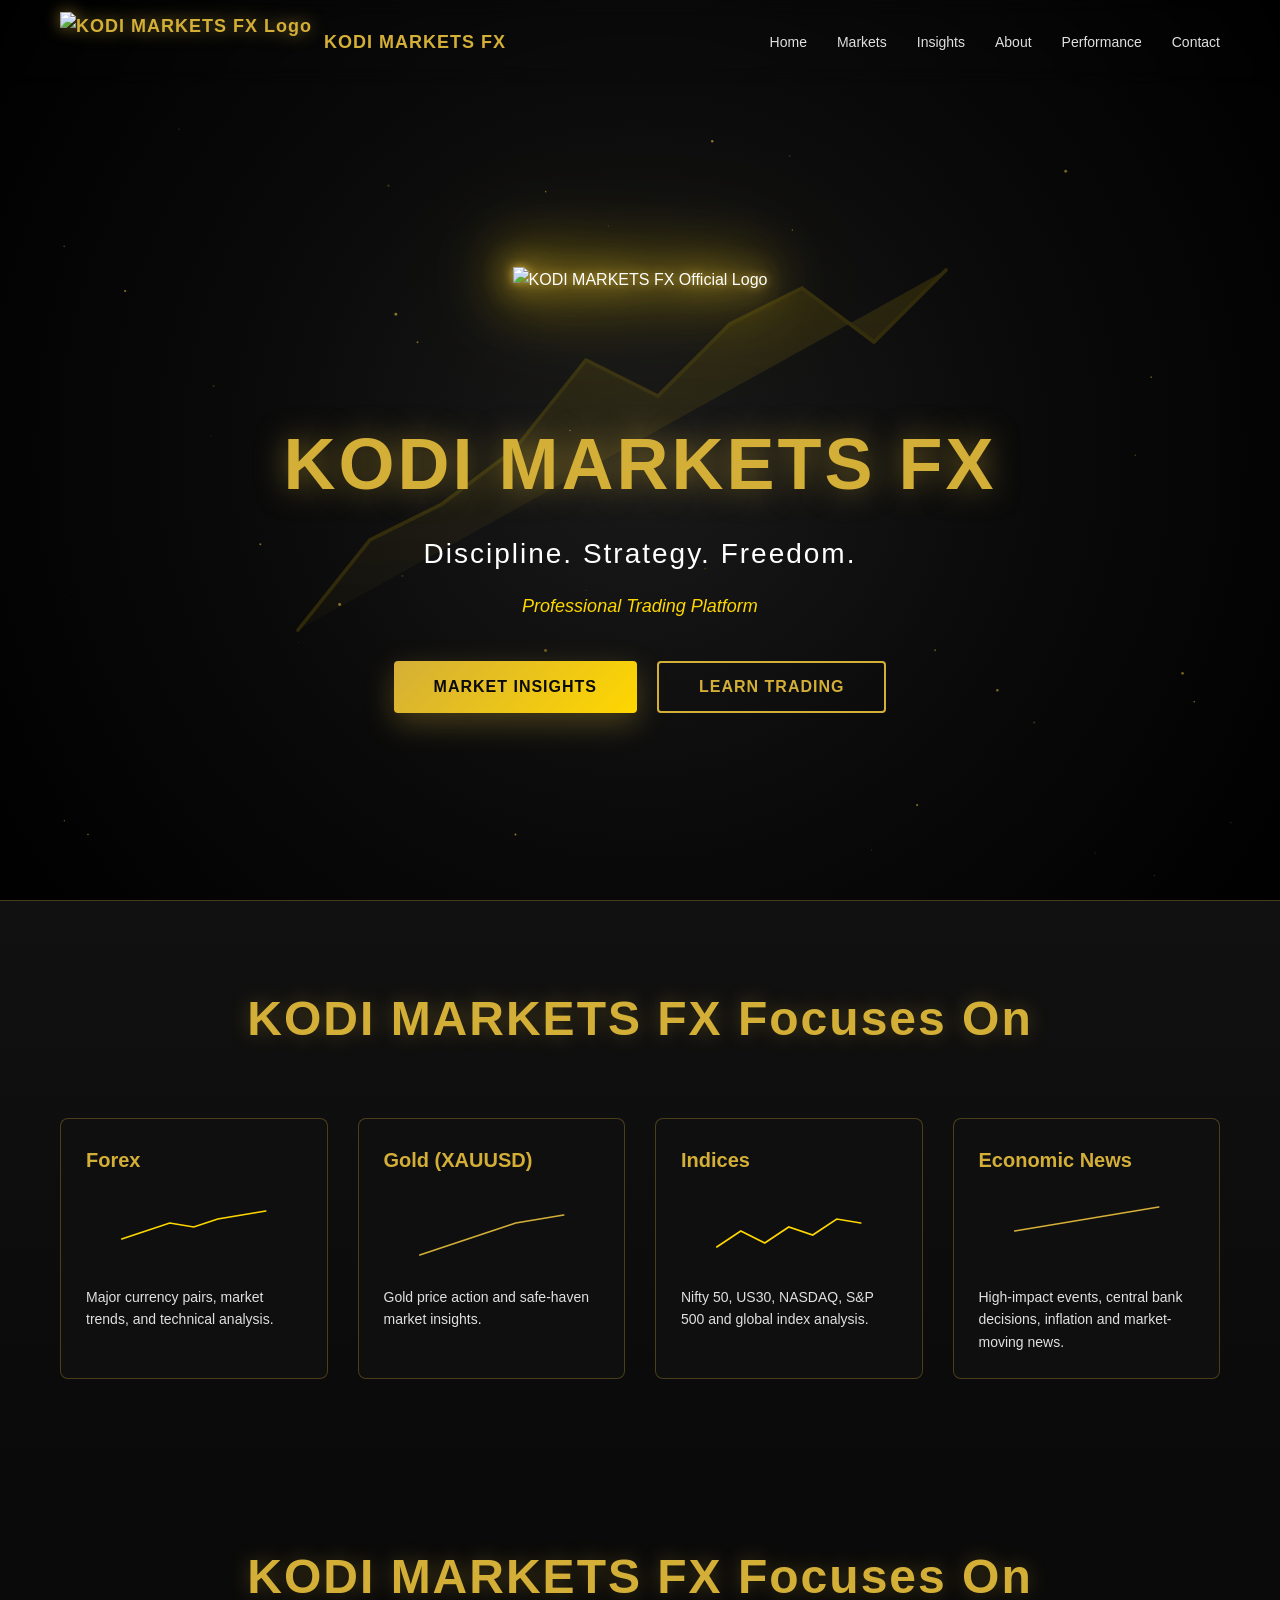
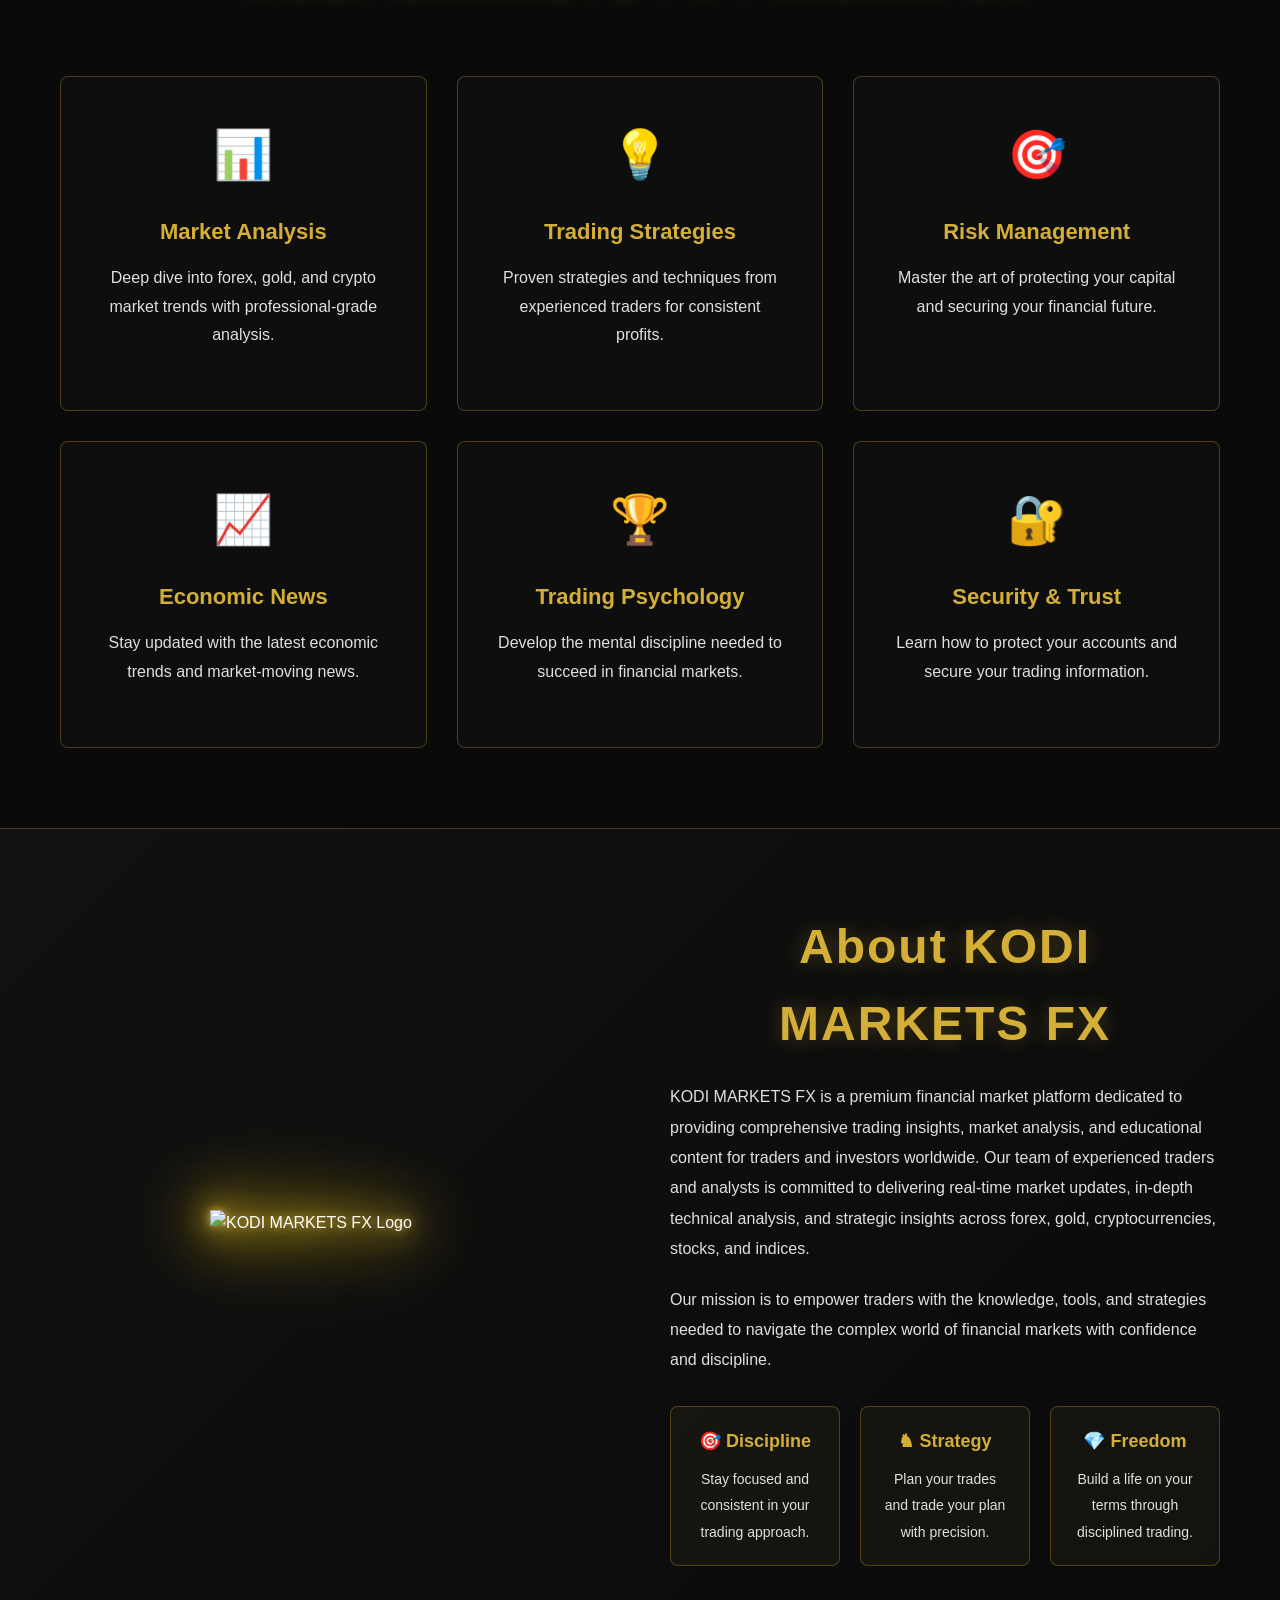
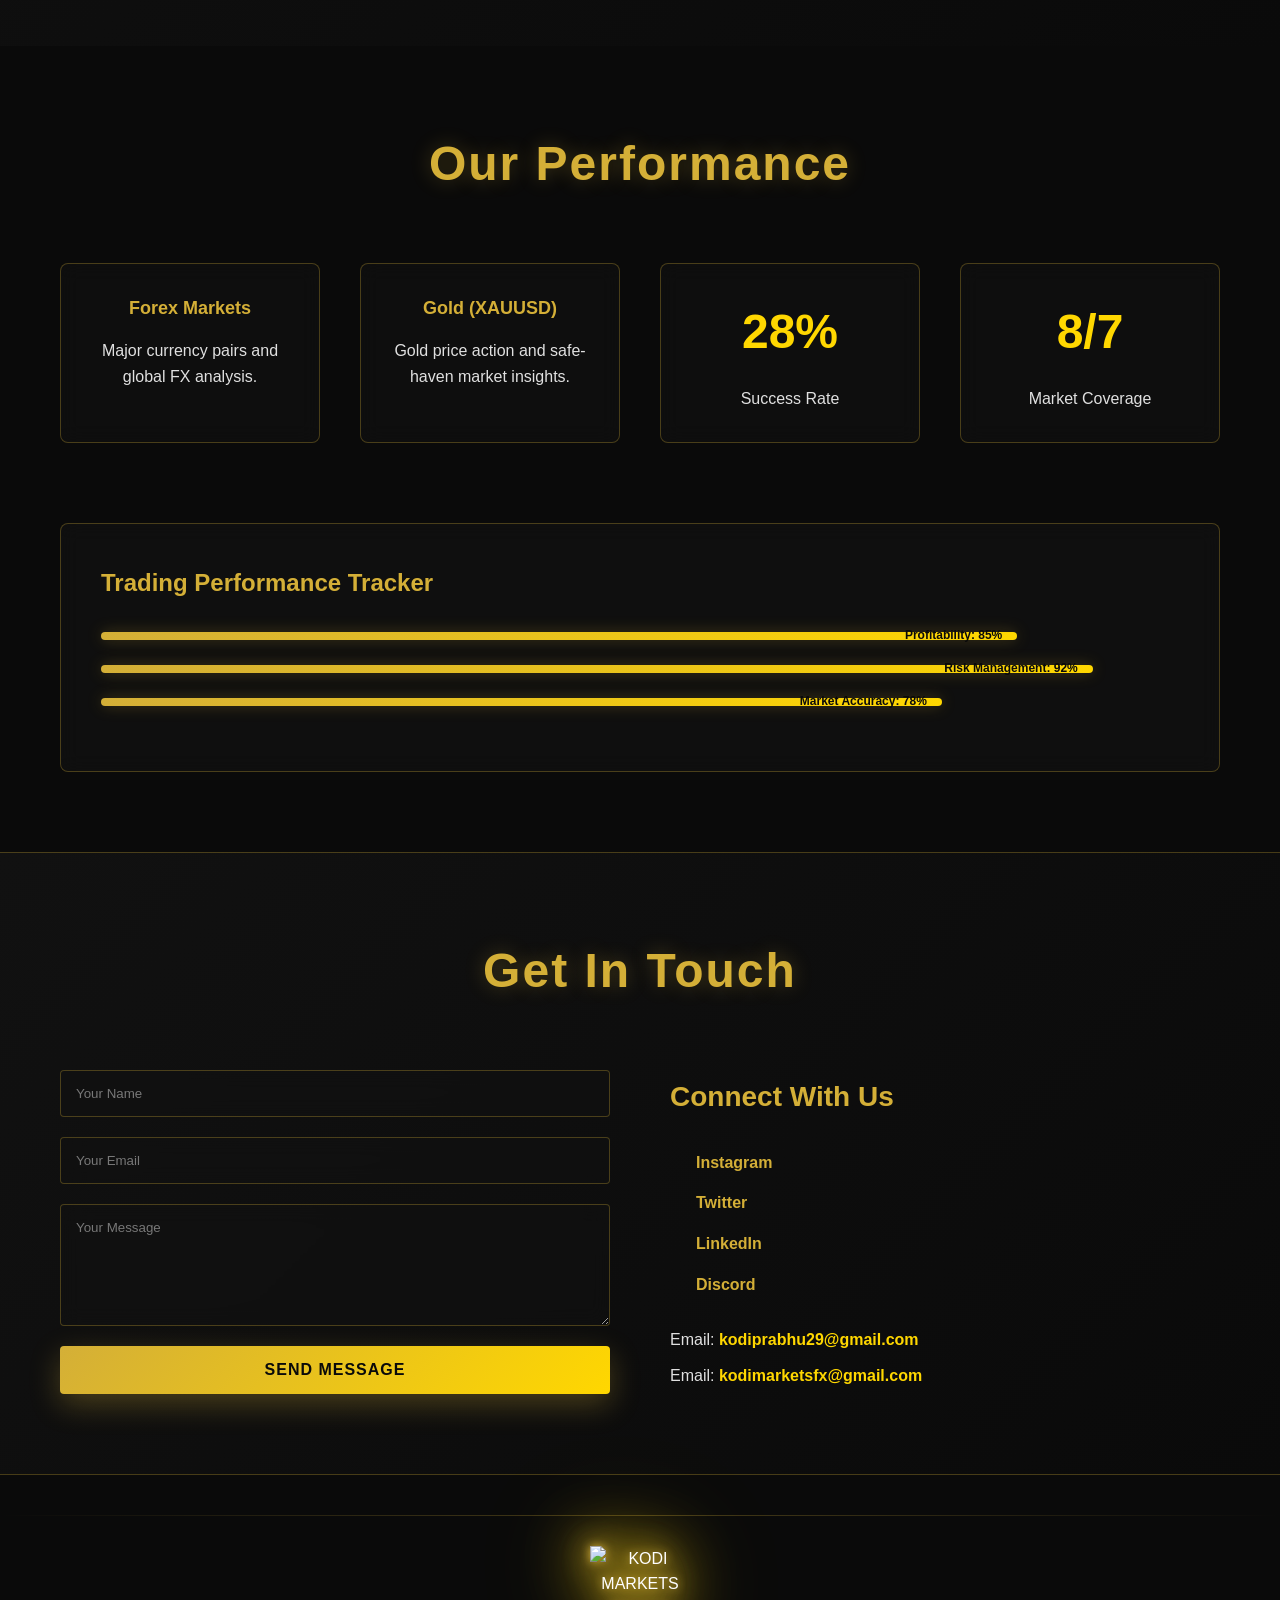
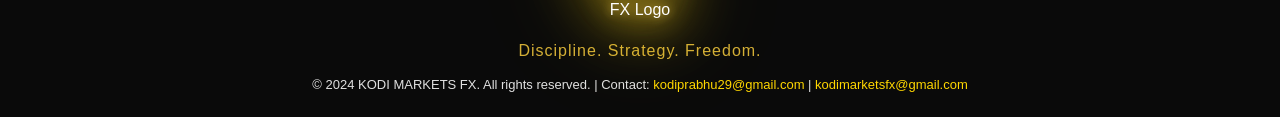
==== commit 9736f2de: "Update index.html" ====
--- a/index.html
+++ b/index.html
@@ -9,7 +9,7 @@
     <meta name="theme-color" content="#D4AF37">
     
     <!-- Favicon with cache busting -->
-    <link rel="icon" type="image/png" href="./logo.png?v=2">
+  <link rel="icon" type="image/jpeg" href="./Real logo.jpeg">
     <link rel="apple-touch-icon" href="./logo.png?v=2">
     
     <!-- Open Graph Tags -->
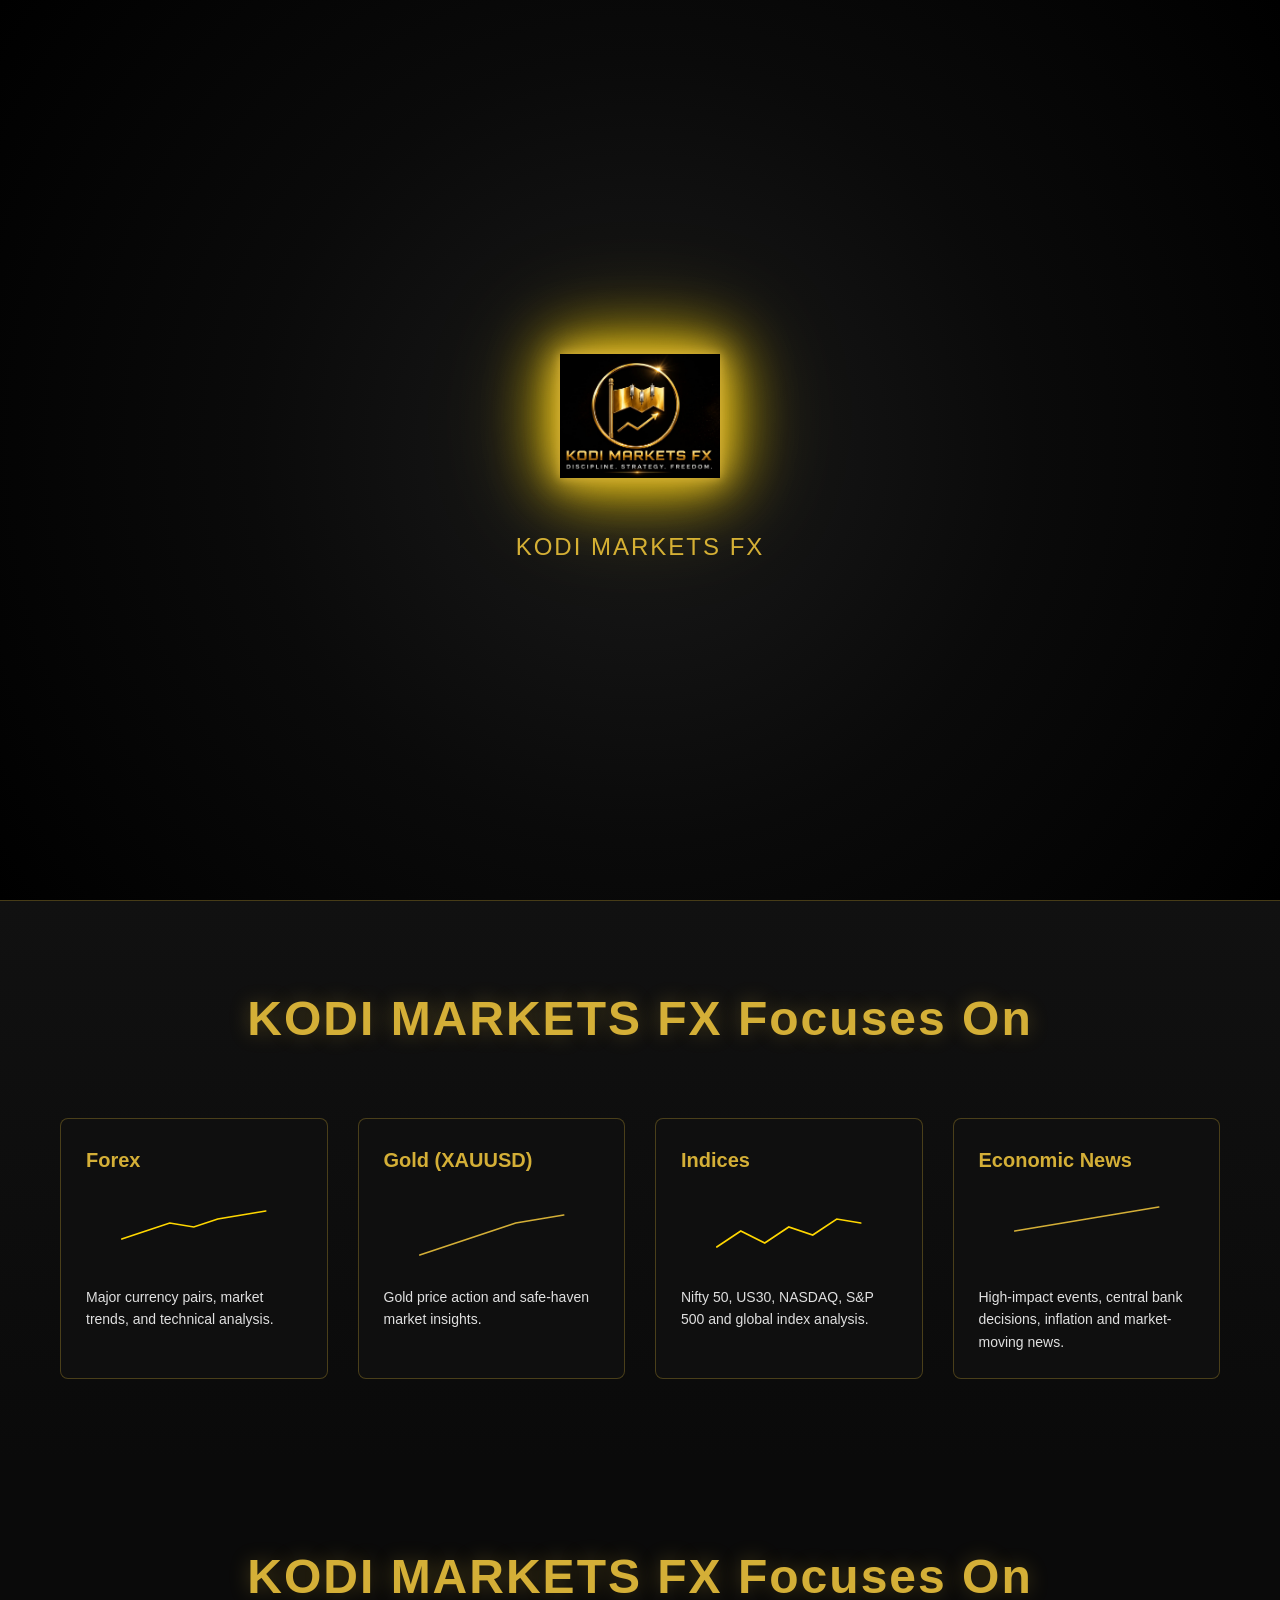
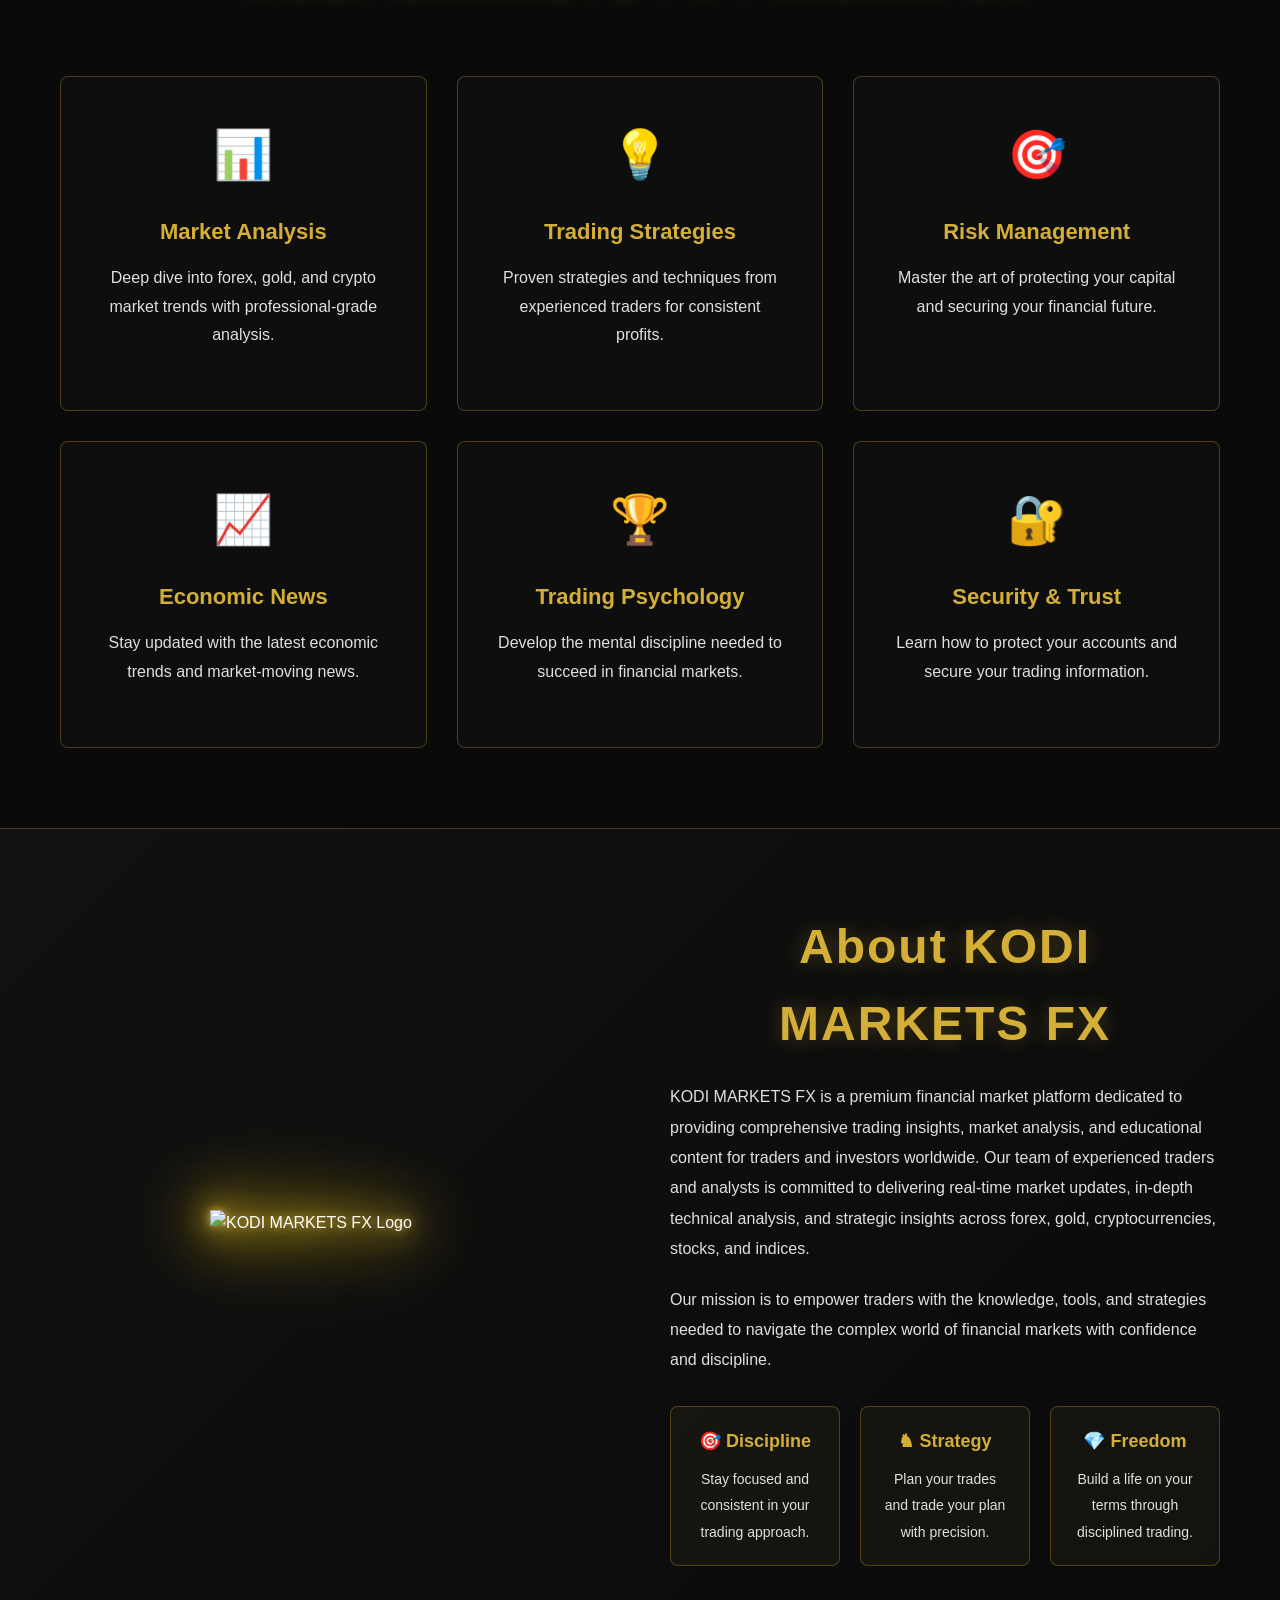
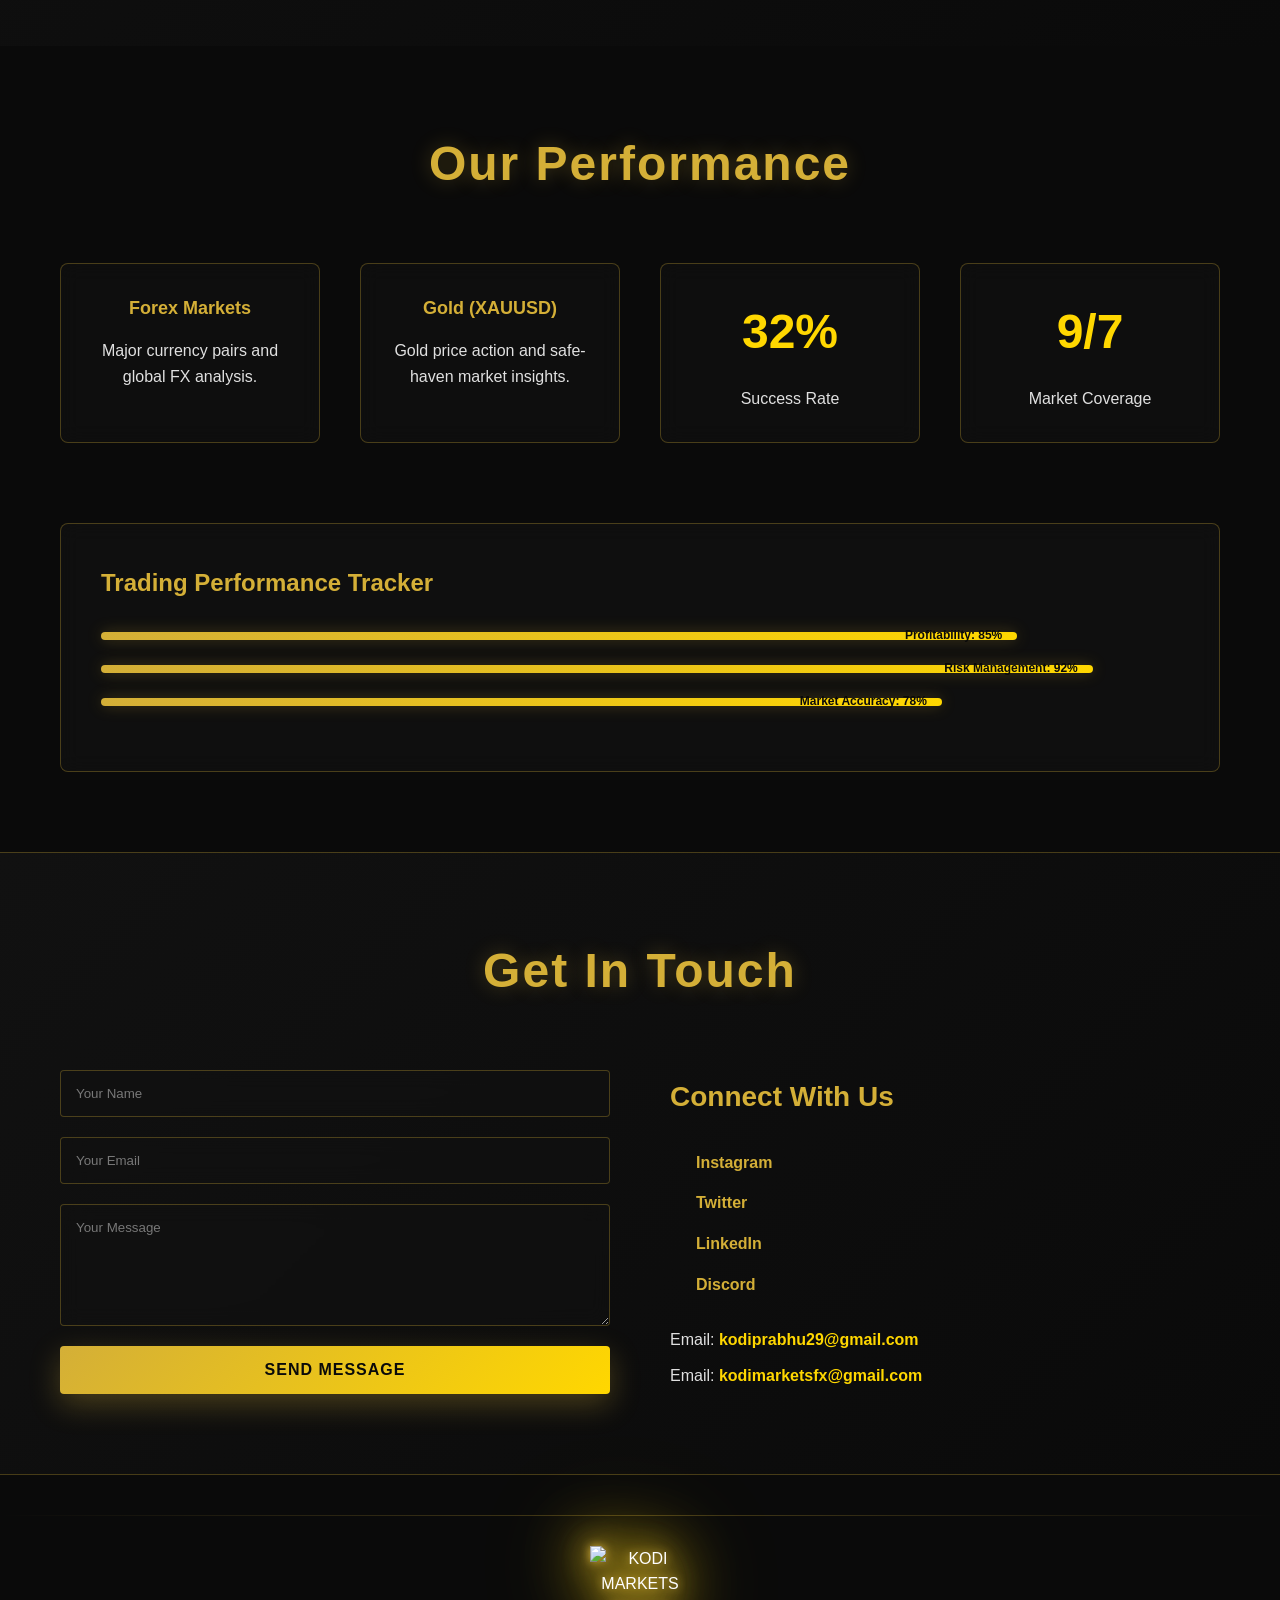
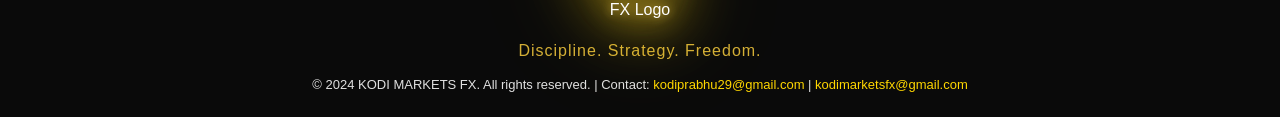
==== commit 852af323: "Update index.html" ====
--- a/index.html
+++ b/index.html
@@ -17,7 +17,7 @@
     <meta property="og:description" content="Premium financial markets content, trading insights, forex analysis, gold market updates, and economic news.">
     <meta property="og:type" content="website">
     <meta property="og:url" content="https://kodiprabhu29-pixel.github.io/kodimarketsfx/">
-    <meta property="og:image" content="https://raw.githubusercontent.com/kodiprabhu29-pixel/kodimarketsfx/main/assets/logo.png?v=2">
+    <meta property="og:image" content="https://raw.githubusercontent.com/kodiprabhu29-pixel/kodimarketsfx/main/assets/Real logo.jpeg?v=2">
     
     <!-- Structured Data -->
     <script type="application/ld+json">
@@ -48,7 +48,7 @@
     <!-- Loading Screen -->
     <div class="loading-screen">
         <div class="logo-container loading-logo-container">
-            <img src="./logo.png?v=2" alt="KODI MARKETS FX Logo" class="logo loading-logo">
+           <img src="./Real logo.jpeg" alt="KODI MARKETS FX Logo" class="logo loading-logo">
         </div>
         <p class="loading-text">KODI MARKETS FX</p>
     </div>
@@ -61,7 +61,7 @@
         <div class="navbar-container">
             <div class="nav-logo-wrapper">
                 <div class="logo-container nav-logo-container">
-                    <img src="./logo.png?v=2" alt="KODI MARKETS FX Logo" class="logo nav-logo-img">
+                  <img src="./Real logo.jpeg" alt="KODI MARKETS FX Logo" class="logo nav-logo-img">
                 </div>
                 <span class="nav-text">KODI MARKETS FX</span>
             </div>
@@ -100,7 +100,7 @@
         </div>
         <div class="hero-content">
             <div class="logo-container hero-logo-container">
-                <img src="./logo.png?v=2" alt="KODI MARKETS FX Official Logo" class="logo hero-logo">
+                <img src="./Real logo.jpeg?v=2" alt="KODI MARKETS FX Official Logo" class="logo hero-logo">
             </div>
             <h1 class="hero-title">KODI MARKETS FX</h1>
             <p class="hero-subtitle">Discipline. Strategy. Freedom.</p>
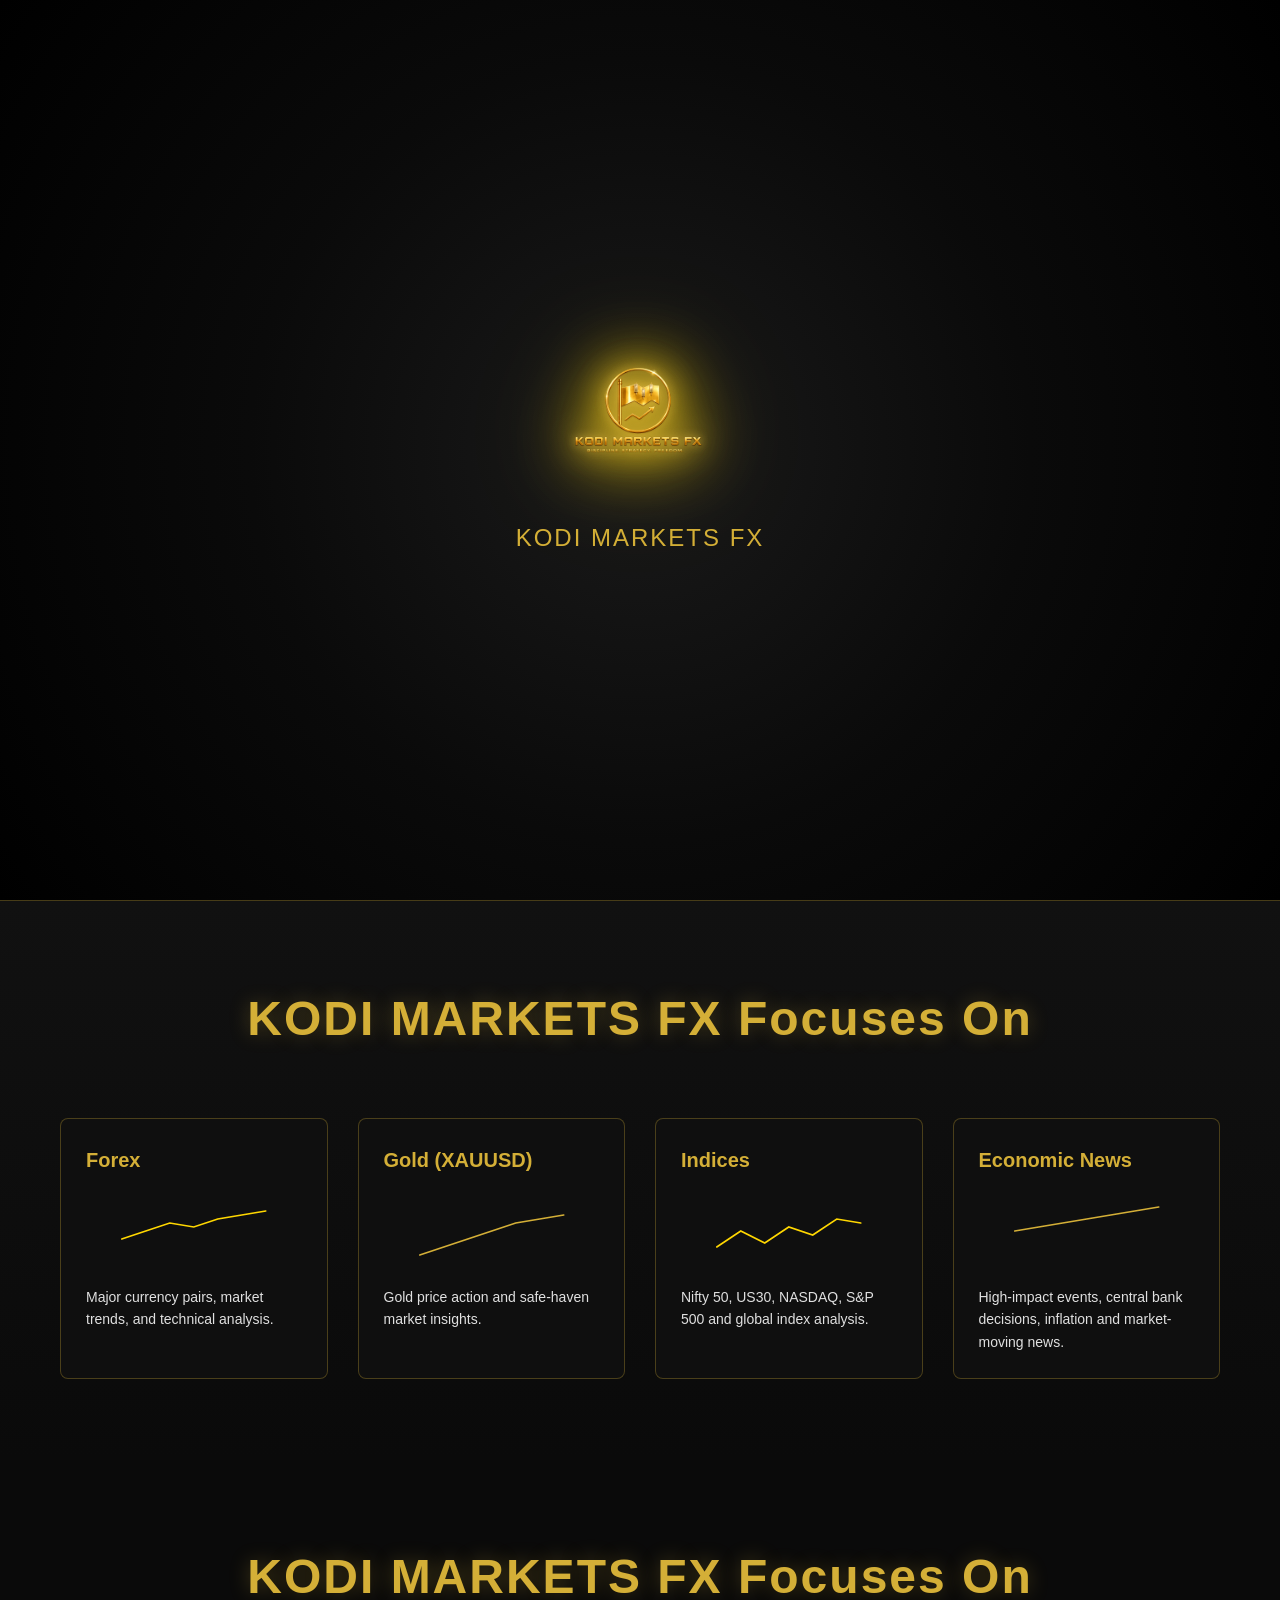
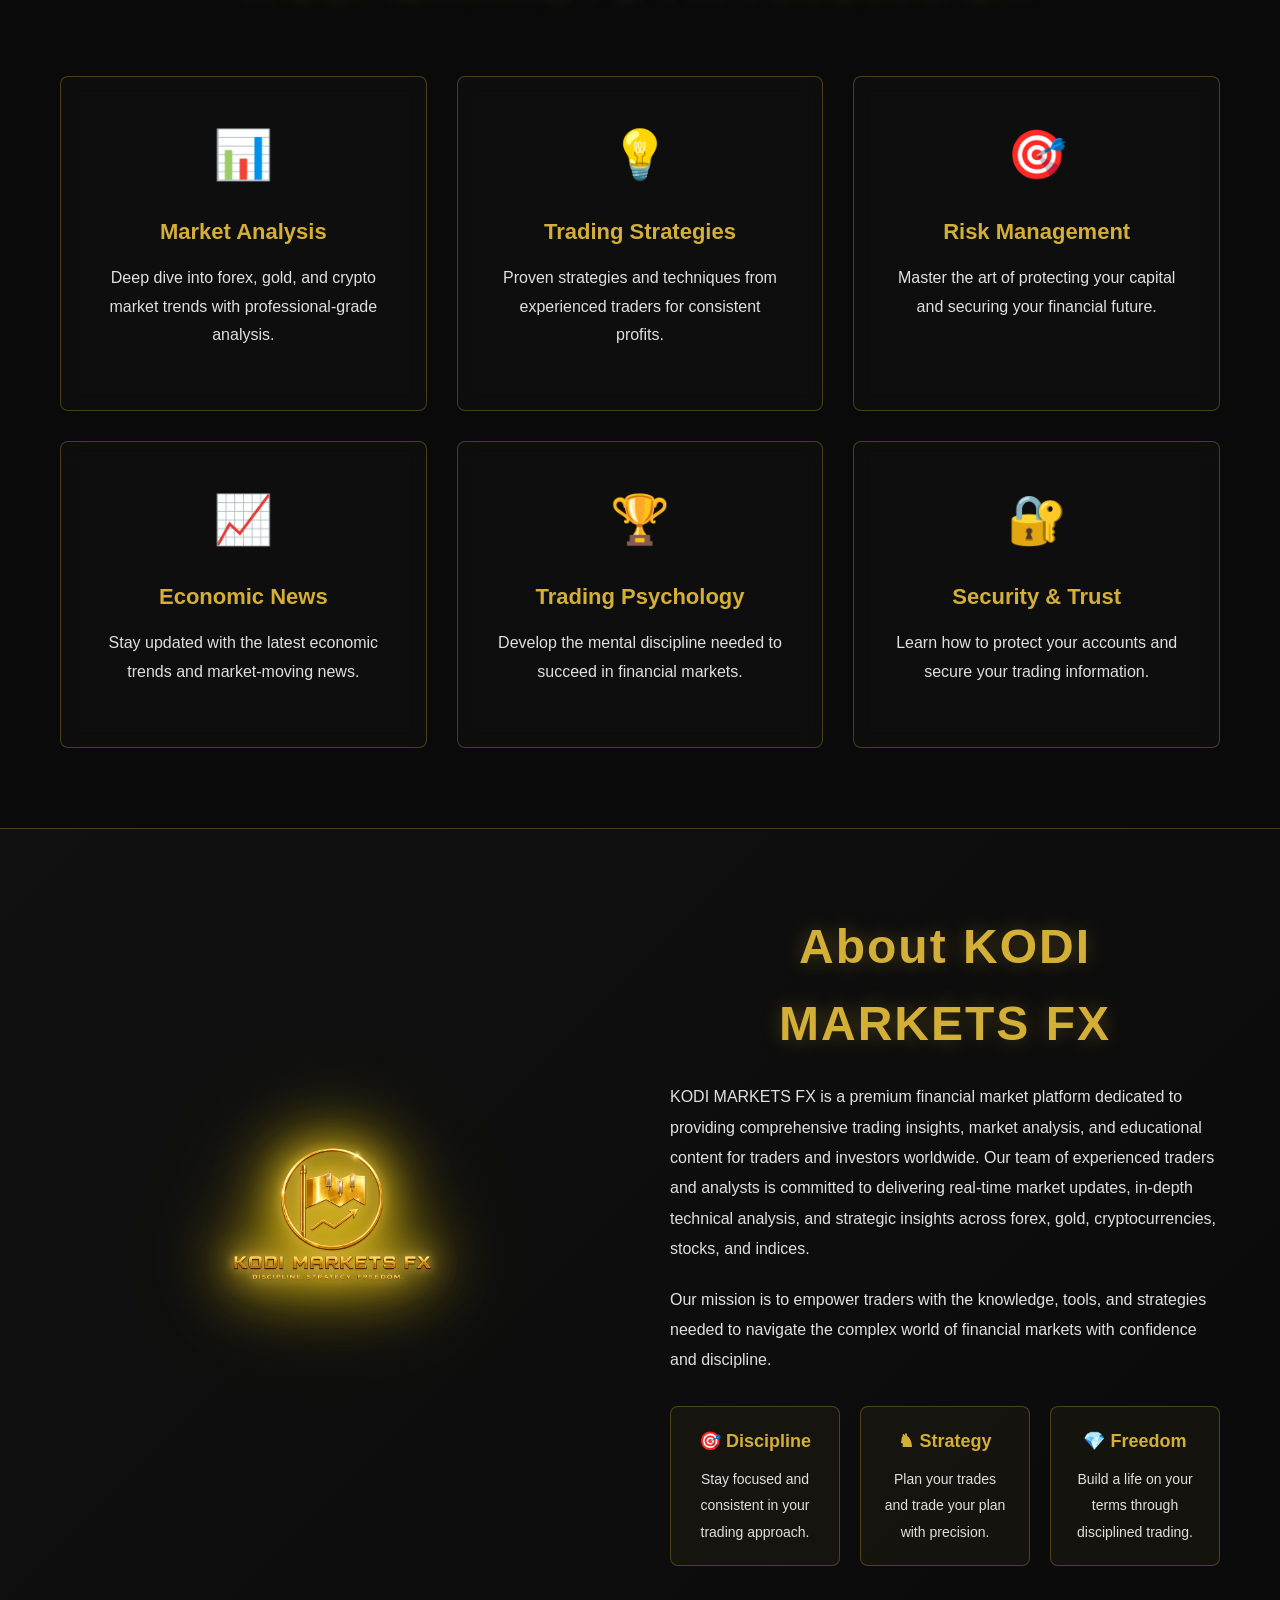
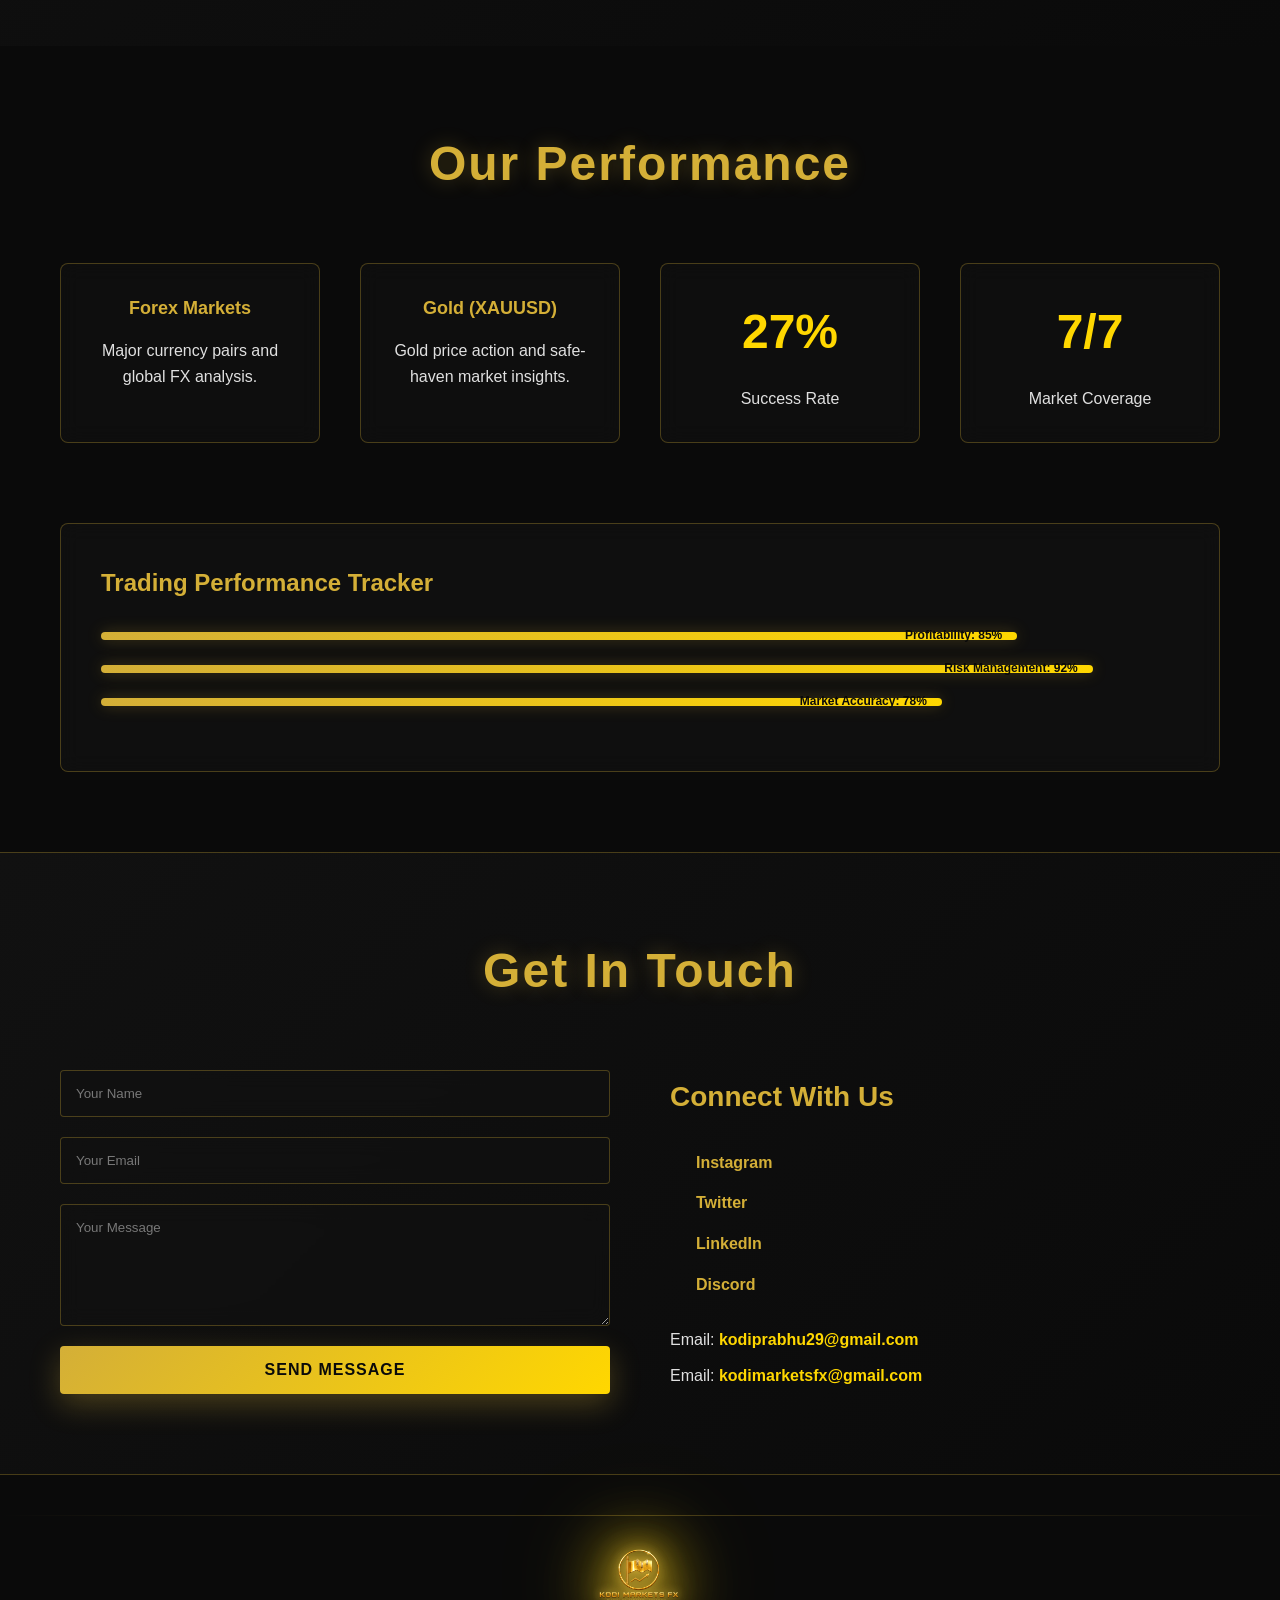
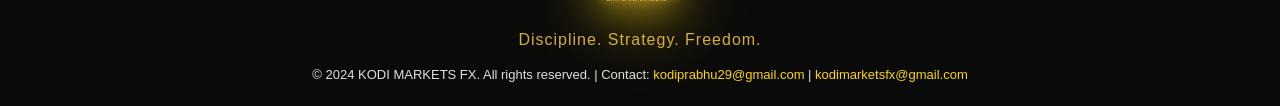
==== commit 195ab736: "Replace logo images with transparent file version" ====
--- a/index.html
+++ b/index.html
@@ -10,14 +10,14 @@
     
     <!-- Favicon with cache busting -->
   <link rel="icon" type="image/jpeg" href="./Real logo.jpeg">
-    <link rel="apple-touch-icon" href="./logo.png?v=2">
+    <link rel="apple-touch-icon" href="./transparent file.png?v=2">
     
     <!-- Open Graph Tags -->
     <meta property="og:title" content="KODI MARKETS FX | Discipline. Strategy. Freedom.">
     <meta property="og:description" content="Premium financial markets content, trading insights, forex analysis, gold market updates, and economic news.">
     <meta property="og:type" content="website">
     <meta property="og:url" content="https://kodiprabhu29-pixel.github.io/kodimarketsfx/">
-    <meta property="og:image" content="https://raw.githubusercontent.com/kodiprabhu29-pixel/kodimarketsfx/main/assets/Real logo.jpeg?v=2">
+    <meta property="og:image" content="https://raw.githubusercontent.com/kodiprabhu29-pixel/kodimarketsfx/main/assets/transparent file.png?v=2">
     
     <!-- Structured Data -->
     <script type="application/ld+json">
@@ -26,7 +26,7 @@
         "@type": "Organization",
         "name": "KODI MARKETS FX",
         "url": "https://kodiprabhu29-pixel.github.io/kodimarketsfx/",
-        "logo": "https://raw.githubusercontent.com/kodiprabhu29-pixel/kodimarketsfx/main/assets/logo.png?v=2",
+        "logo": "https://raw.githubusercontent.com/kodiprabhu29-pixel/kodimarketsfx/main/assets/transparent file.png?v=2",
         "description": "Premium financial markets content and trading insights",
         "sameAs": ["https://instagram.com/kodi_markets_fx"],
         "contact": {
@@ -48,7 +48,7 @@
     <!-- Loading Screen -->
     <div class="loading-screen">
         <div class="logo-container loading-logo-container">
-           <img src="./Real logo.jpeg" alt="KODI MARKETS FX Logo" class="logo loading-logo">
+           <img src="./transparent file.png" alt="KODI MARKETS FX Logo" class="logo loading-logo">
         </div>
         <p class="loading-text">KODI MARKETS FX</p>
     </div>
@@ -61,7 +61,7 @@
         <div class="navbar-container">
             <div class="nav-logo-wrapper">
                 <div class="logo-container nav-logo-container">
-                  <img src="./Real logo.jpeg" alt="KODI MARKETS FX Logo" class="logo nav-logo-img">
+                  <img src="./transparent file.png" alt="KODI MARKETS FX Logo" class="logo nav-logo-img">
                 </div>
                 <span class="nav-text">KODI MARKETS FX</span>
             </div>
@@ -100,7 +100,7 @@
         </div>
         <div class="hero-content">
             <div class="logo-container hero-logo-container">
-                <img src="./Real logo.jpeg?v=2" alt="KODI MARKETS FX Official Logo" class="logo hero-logo">
+                <img src="./transparent file.png?v=2" alt="KODI MARKETS FX Official Logo" class="logo hero-logo">
             </div>
             <h1 class="hero-title">KODI MARKETS FX</h1>
             <p class="hero-subtitle">Discipline. Strategy. Freedom.</p>
@@ -229,7 +229,7 @@
         <div class="container">
             <div class="about-content">
                 <div class="logo-container about-logo-container">
-                    <img src="./logo.png?v=2" alt="KODI MARKETS FX Logo" class="logo about-logo">
+                    <img src="./transparent file.png?v=2" alt="KODI MARKETS FX Logo" class="logo about-logo">
                 </div>
                 <div class="about-text">
                     <h2 class="section-title">About KODI MARKETS FX</h2>
@@ -338,7 +338,7 @@
         <div class="container">
             <div class="footer-content">
                 <div class="logo-container footer-logo-container">
-                    <img src="./logo.png?v=2" alt="KODI MARKETS FX Logo" class="logo footer-logo">
+                    <img src="./transparent file.png?v=2" alt="KODI MARKETS FX Logo" class="logo footer-logo">
                 </div>
                 <p class="footer-tagline">Discipline. Strategy. Freedom.</p>
                 <p class="footer-text">&copy; 2024 KODI MARKETS FX. All rights reserved. | Contact: <a href="mailto:kodiprabhu29@gmail.com">kodiprabhu29@gmail.com</a> | <a href="mailto:kodimarketsfx@gmail.com">kodimarketsfx@gmail.com</a></p>
